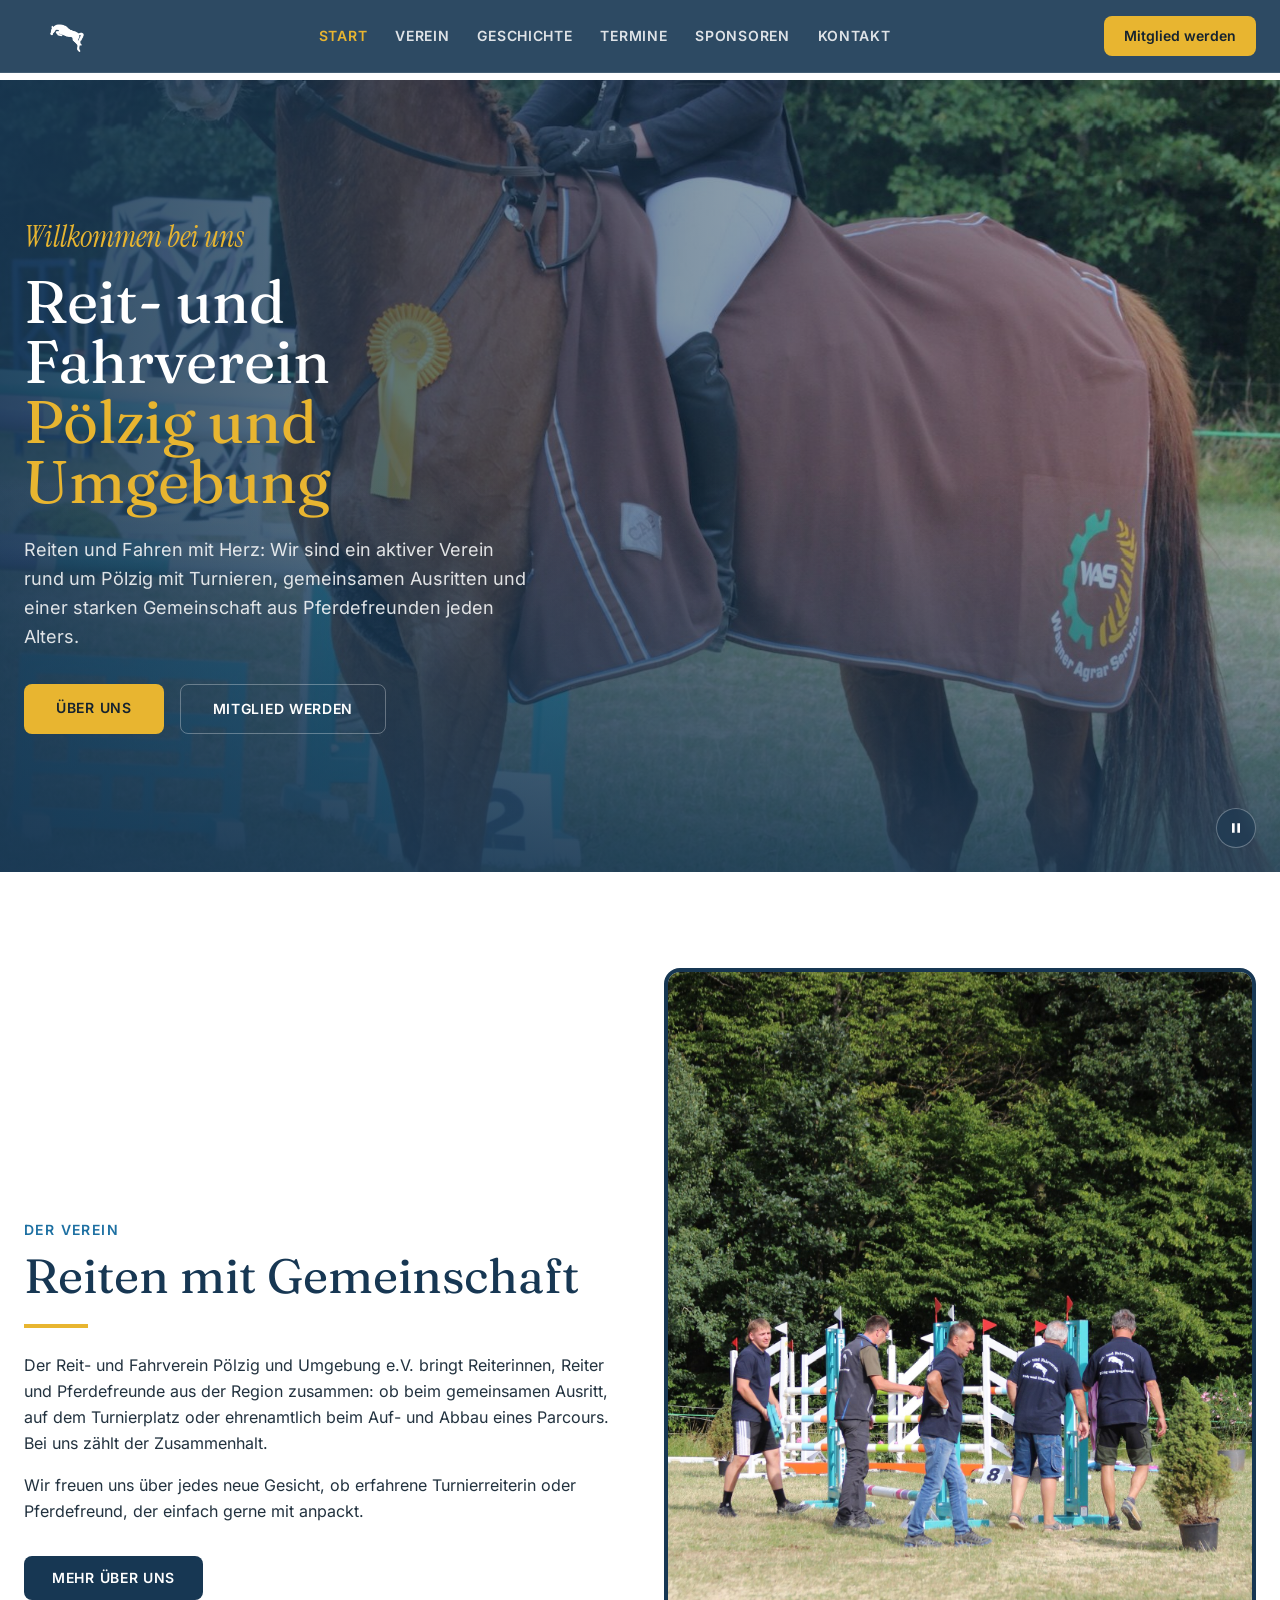
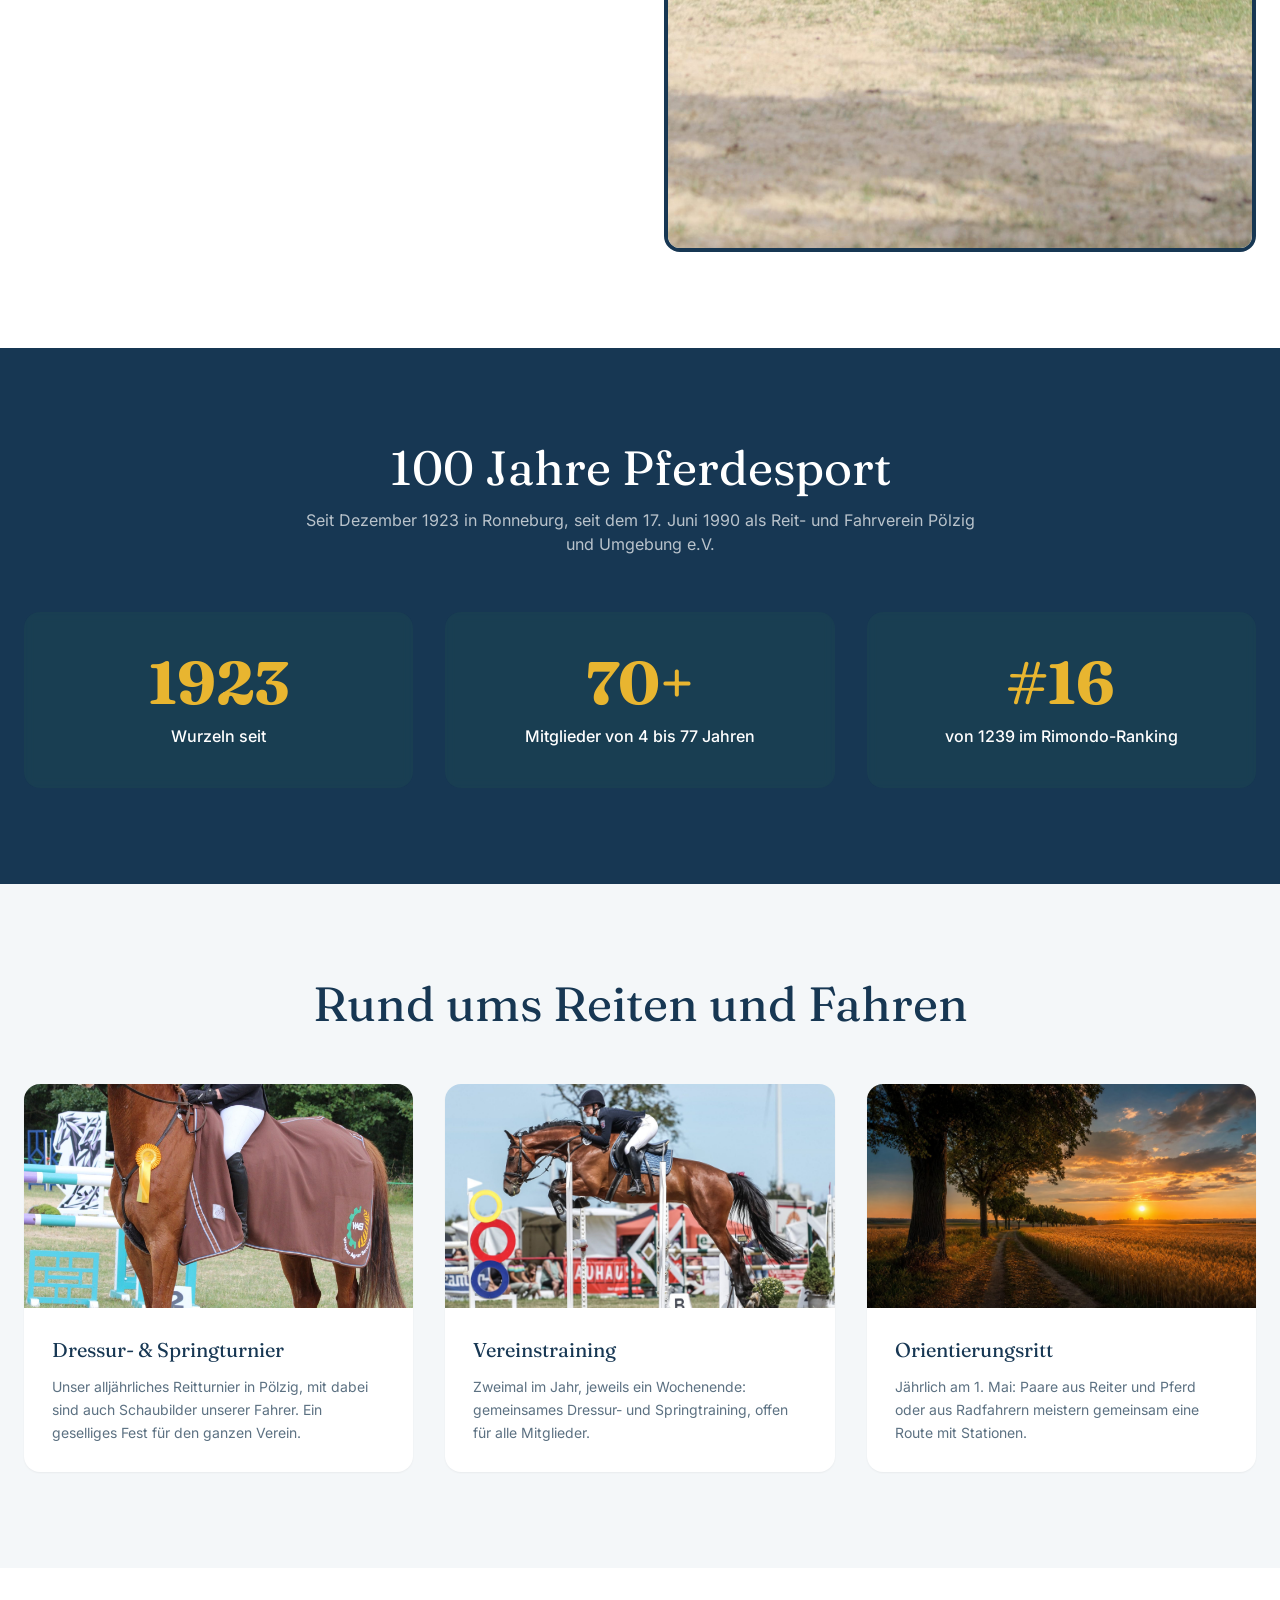
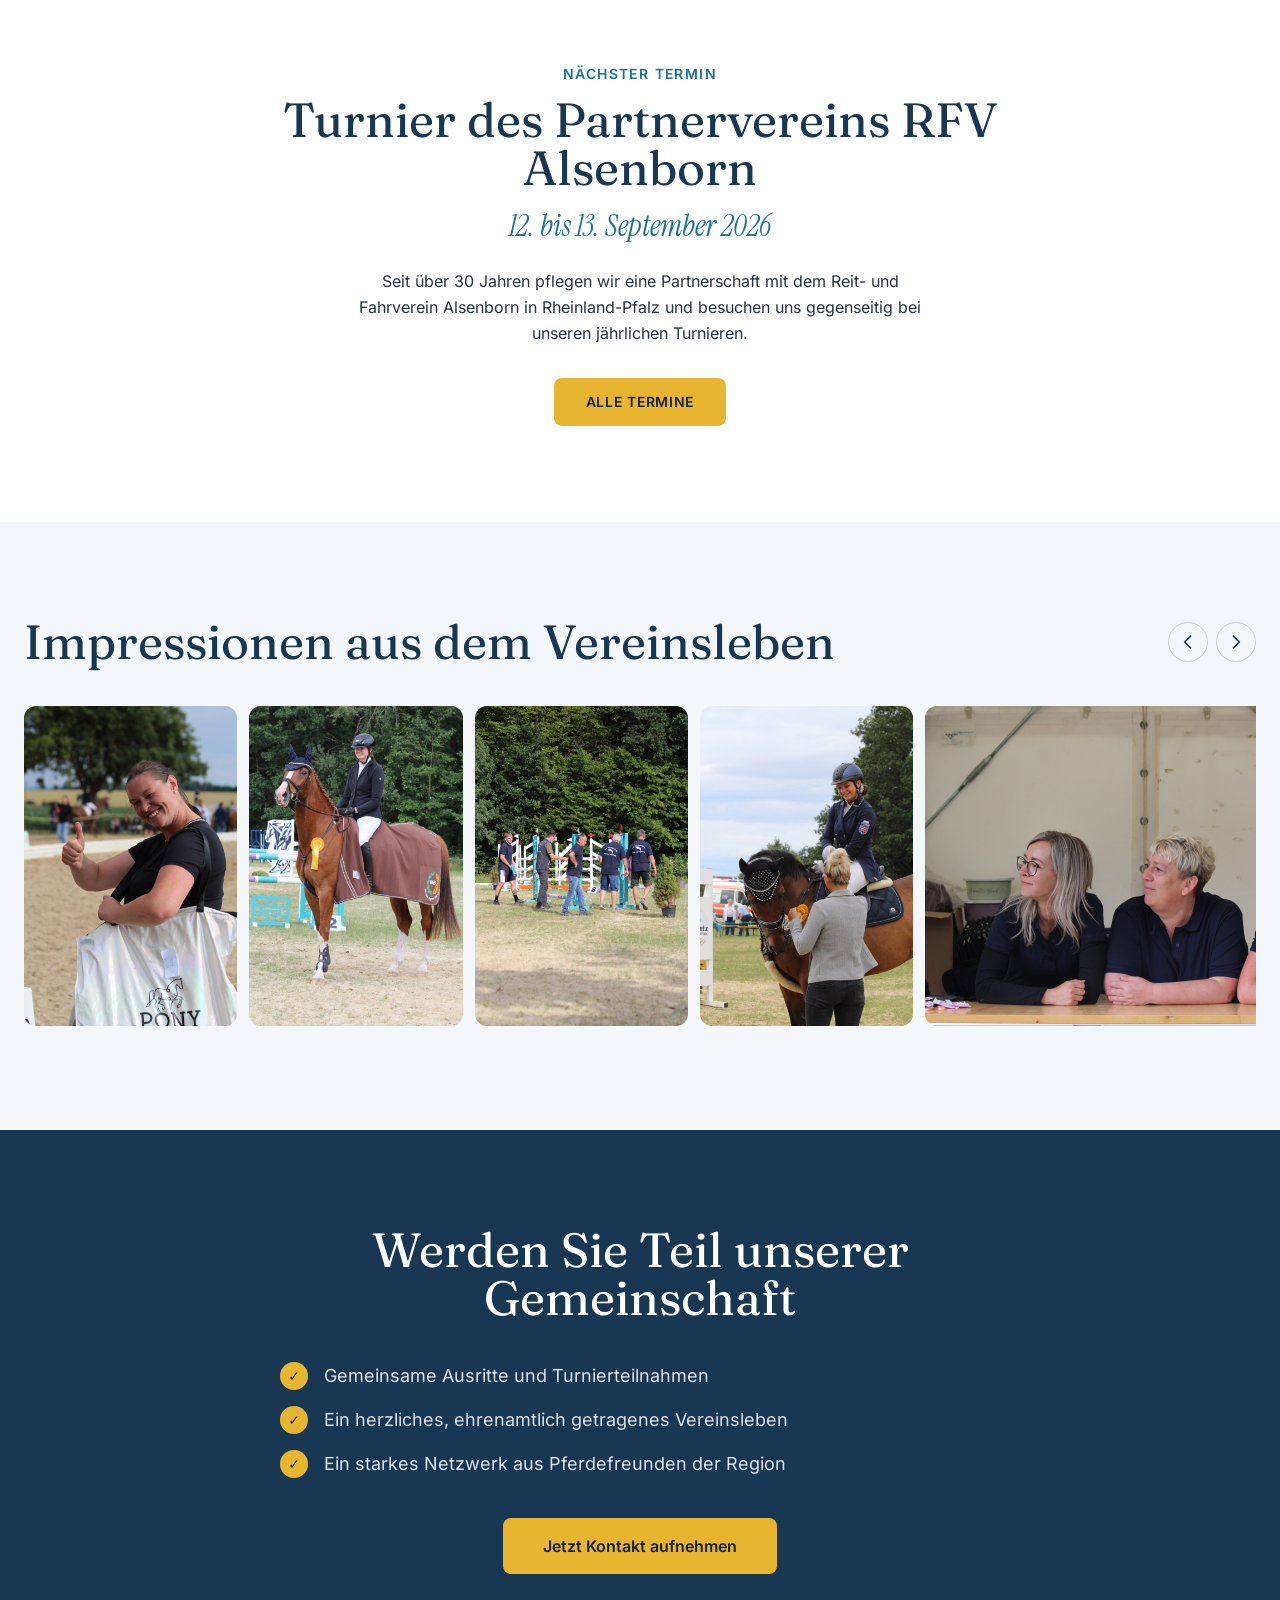
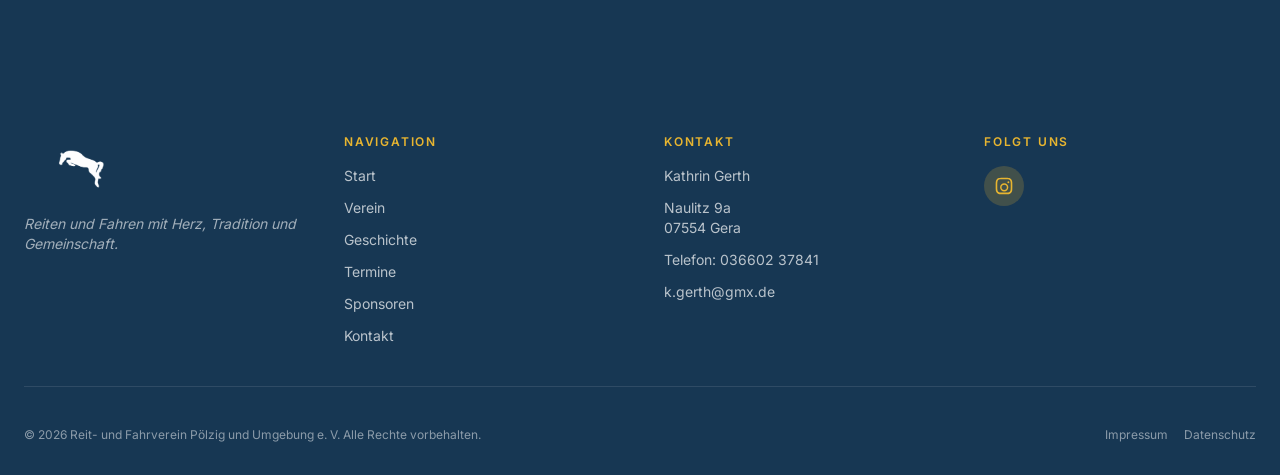
==== rfv-poelzig-static/index.html @ e99eb84a "Add files via upload" ====
<!doctype html>
<html lang="de">
<head>
<meta charset="utf-8" />
<meta name="viewport" content="width=device-width, initial-scale=1" />
<title>RFV Pölzig</title>
<meta name="description" content="Reit- und Fahrverein Pölzig und Umgebung e.V.: Turniere, Ausritte und ein aktives Vereinsleben rund ums Pferd." />
<meta property="og:title" content="RFV Pölzig" />
<meta property="og:description" content="Reit- und Fahrverein Pölzig und Umgebung e.V.: Turniere, Ausritte und ein aktives Vereinsleben rund ums Pferd." />
<meta property="og:type" content="website" />
<meta name="theme-color" content="#173753" />
<link rel="icon" href="assets/img/logo.png" />
<link rel="apple-touch-icon" href="assets/img/logo.png" />
<link rel="stylesheet" href="assets/css/fonts.css" />
<link rel="stylesheet" href="assets/css/tailwind.css" />
</head>
<body class="min-h-dvh bg-white">
<a href="#main" class="sr-only focus:not-sr-only focus:absolute focus:z-[60] focus:top-2 focus:left-2 focus:rounded-lg focus:bg-white focus:px-4 focus:py-2 focus:text-navy-900">Zum Inhalt springen</a>

<header class="fixed left-0 right-0 top-0 z-50 border-b border-white/10 bg-navy-900/90 backdrop-blur-md">
  <div class="mx-auto flex max-w-7xl items-center justify-between px-6 py-3">
    <a href="index.html" class="flex items-center gap-3">
      <img src="assets/img/logo.png" alt="Reit- und Fahrverein Pölzig und Umgebung e.V." class="h-12 w-auto brightness-0 invert" />
    </a>
    <nav class="hidden items-center gap-7 md:flex">
      <a href="index.html" aria-current="page" class="text-sm font-semibold uppercase tracking-wider text-gold">Start</a>
      <a href="verein.html" class="text-sm font-semibold uppercase tracking-wider text-white/85 hover:text-gold">Verein</a>
      <a href="geschichte.html" class="text-sm font-semibold uppercase tracking-wider text-white/85 hover:text-gold">Geschichte</a>
      <a href="termine.html" class="text-sm font-semibold uppercase tracking-wider text-white/85 hover:text-gold">Termine</a>
      <a href="sponsoren.html" class="text-sm font-semibold uppercase tracking-wider text-white/85 hover:text-gold">Sponsoren</a>
      <a href="kontakt.html" class="text-sm font-semibold uppercase tracking-wider text-white/85 hover:text-gold">Kontakt</a>
    </nav>
    <a href="kontakt.html" class="hidden rounded-lg bg-gold px-5 py-2.5 text-sm font-semibold text-charcoal transition hover:bg-gold-hover hover:-translate-y-0.5 md:inline-block">Mitglied werden</a>
    <button type="button" aria-label="Menü öffnen" aria-controls="mobile-menu" aria-expanded="false" onclick="toggleMenu()" class="flex h-10 w-10 items-center justify-center rounded-lg border border-white/20 text-white md:hidden">
      <svg class="h-5 w-5" fill="none" stroke="currentColor" viewBox="0 0 24 24"><path stroke-linecap="round" stroke-linejoin="round" stroke-width="2" d="M4 6h16M4 12h16M4 18h16"></path></svg>
    </button>
  </div>
  <div id="mobile-menu" class="hidden border-t border-white/10 bg-navy-900 px-6 py-4 md:hidden">
    <nav class="flex flex-col gap-4">
      <a href="index.html" aria-current="page" class="text-sm font-semibold uppercase tracking-wider text-gold">Start</a>
      <a href="verein.html" class="text-sm font-semibold uppercase tracking-wider text-white/85 hover:text-gold">Verein</a>
      <a href="geschichte.html" class="text-sm font-semibold uppercase tracking-wider text-white/85 hover:text-gold">Geschichte</a>
      <a href="termine.html" class="text-sm font-semibold uppercase tracking-wider text-white/85 hover:text-gold">Termine</a>
      <a href="sponsoren.html" class="text-sm font-semibold uppercase tracking-wider text-white/85 hover:text-gold">Sponsoren</a>
      <a href="kontakt.html" class="mt-2 inline-block rounded-lg bg-gold px-5 py-2.5 text-center text-sm font-semibold text-charcoal">Mitglied werden</a>
    </nav>
  </div>
</header>

<section id="main" class="relative mt-[80px] min-h-[88vh] overflow-hidden">
  <div class="absolute inset-0">
    <video id="hero-video" class="h-full w-full object-cover" src="assets/video/hero.mp4" autoplay muted loop playsinline poster="assets/img/photo-jump.jpg"></video>
    <div class="absolute inset-0 bg-gradient-to-r from-navy-900/90 via-navy-900/55 to-navy-900/20"></div>
    <div class="absolute inset-0 bg-gradient-to-t from-navy-900/80 via-transparent to-transparent"></div>
    <button type="button" aria-label="Video pausieren" data-state="playing" onclick="toggleHeroVideo(this)" class="absolute bottom-6 right-6 z-10 flex h-10 w-10 items-center justify-center rounded-full border border-white/30 bg-navy-900/50 text-white backdrop-blur-sm transition hover:bg-navy-900/70">
      <svg class="h-4 w-4" fill="currentColor" viewBox="0 0 24 24" aria-hidden="true"><path d="M6 5h4v14H6zM14 5h4v14h-4z" /></svg>
    </button>
  </div>
  <div class="relative mx-auto flex min-h-[88vh] max-w-7xl items-center px-6">
    <div class="max-w-xl" data-animate="hero">
      <p class="mb-4 font-script text-3xl italic text-gold">Willkommen bei uns</p>
      <h1 class="font-serif text-5xl leading-[1.05] text-white md:text-6xl">
        Reit- und Fahrverein
        <span class="block text-gold">Pölzig und Umgebung</span>
      </h1>
      <p class="mt-6 max-w-lg text-lg leading-relaxed text-white/85">
        Reiten und Fahren mit Herz: Wir sind ein aktiver Verein rund um Pölzig
        mit Turnieren, gemeinsamen Ausritten und einer starken Gemeinschaft
        aus Pferdefreunden jeden Alters.
      </p>
      <div class="mt-8 flex flex-wrap gap-4">
        <a href="verein.html" class="inline-block rounded-lg bg-gold px-8 py-3.5 text-sm font-semibold uppercase tracking-wider text-charcoal transition hover:bg-gold-hover">Über uns</a>
        <a href="kontakt.html" class="inline-block rounded-lg border border-white/30 px-8 py-3.5 text-sm font-semibold uppercase tracking-wider text-white transition hover:bg-white/10">Mitglied werden</a>
      </div>
    </div>
  </div>
</section>

<section class="bg-white py-24">
  <div class="mx-auto max-w-7xl px-6">
    <div class="grid items-center gap-12 md:grid-cols-2" data-animate="reveal">
      <div>
        <p class="mb-3 text-sm font-semibold uppercase tracking-widest text-navy-700">Der Verein</p>
        <h2 class="font-serif text-4xl leading-tight text-navy-900 md:text-5xl">Reiten mit Gemeinschaft</h2>
        <div class="mt-6 h-1 w-16 bg-gold"></div>
        <p class="mt-6 text-base leading-relaxed text-text-dark">
          Der Reit- und Fahrverein Pölzig und Umgebung e.V. bringt Reiterinnen,
          Reiter und Pferdefreunde aus der Region zusammen: ob beim
          gemeinsamen Ausritt, auf dem Turnierplatz oder ehrenamtlich beim
          Auf- und Abbau eines Parcours. Bei uns zählt der Zusammenhalt.
        </p>
        <p class="mt-4 text-base leading-relaxed text-text-dark">
          Wir freuen uns über jedes neue Gesicht, ob erfahrene Turnierreiterin
          oder Pferdefreund, der einfach gerne mit anpackt.
        </p>
        <a href="verein.html" class="mt-8 inline-block rounded-lg bg-navy-900 px-7 py-3 text-sm font-semibold uppercase tracking-wider text-white transition hover:bg-navy-800">Mehr über uns</a>
      </div>
      <div class="overflow-hidden rounded-2xl border-4 border-navy-900">
        <img src="assets/img/photo-team.jpg" alt="Vereinsmitglieder beim gemeinsamen Vereinsfest" class="h-full w-full object-cover" />
      </div>
    </div>
  </div>
</section>

<section class="bg-navy-900 py-24">
  <div class="mx-auto max-w-7xl px-6 text-center">
    <h2 class="font-serif text-4xl text-white md:text-5xl">100 Jahre Pferdesport</h2>
    <p class="mx-auto mt-4 max-w-2xl text-base text-white/70">
      Seit Dezember 1923 in Ronneburg, seit dem 17. Juni 1990 als Reit- und
      Fahrverein Pölzig und Umgebung e.V.
    </p>
    <div class="mt-14 grid gap-8 md:grid-cols-3" data-animate="stagger">
      <div class="rounded-2xl bg-navy-800/60 px-8 py-10 backdrop-blur-sm transition duration-300 hover:bg-navy-800/80">
        <p class="font-serif text-5xl font-bold text-gold md:text-6xl">1923</p>
        <p class="mt-3 text-base font-medium text-white">Wurzeln seit</p>
      </div>
      <div class="rounded-2xl bg-navy-800/60 px-8 py-10 backdrop-blur-sm transition duration-300 hover:bg-navy-800/80">
        <p class="font-serif text-5xl font-bold text-gold md:text-6xl">70+</p>
        <p class="mt-3 text-base font-medium text-white">Mitglieder von 4 bis 77 Jahren</p>
      </div>
      <div class="rounded-2xl bg-navy-800/60 px-8 py-10 backdrop-blur-sm transition duration-300 hover:bg-navy-800/80">
        <p class="font-serif text-5xl font-bold text-gold md:text-6xl">#16</p>
        <p class="mt-3 text-base font-medium text-white">von 1239 im Rimondo-Ranking</p>
      </div>
    </div>
  </div>
</section>

<section class="bg-light-gray py-24">
  <div class="mx-auto max-w-7xl px-6">
    <div class="mb-14 text-center">
      <h2 class="font-serif text-4xl text-navy-900 md:text-5xl">Rund ums Reiten und Fahren</h2>
    </div>
    <div class="grid gap-8 md:grid-cols-3" data-animate="stagger">
      <div class="group overflow-hidden rounded-2xl bg-white shadow-sm">
        <div class="h-56 overflow-hidden"><img src="assets/img/photo-jump.jpg" alt="Dressur- & Springturnier" class="h-full w-full object-cover transition duration-500 group-hover:scale-105" /></div>
        <div class="p-7">
          <h3 class="font-serif text-xl text-navy-900">Dressur- & Springturnier</h3>
          <p class="mt-3 text-sm leading-relaxed text-text-muted">Unser alljährliches Reitturnier in Pölzig, mit dabei sind auch Schaubilder unserer Fahrer. Ein geselliges Fest für den ganzen Verein.</p>
        </div>
      </div>
      <div class="group overflow-hidden rounded-2xl bg-white shadow-sm">
        <div class="h-56 overflow-hidden"><img src="assets/img/photo-hero-jump.jpg" alt="Vereinstraining" class="h-full w-full object-cover transition duration-500 group-hover:scale-105" /></div>
        <div class="p-7">
          <h3 class="font-serif text-xl text-navy-900">Vereinstraining</h3>
          <p class="mt-3 text-sm leading-relaxed text-text-muted">Zweimal im Jahr, jeweils ein Wochenende: gemeinsames Dressur- und Springtraining, offen für alle Mitglieder.</p>
        </div>
      </div>
      <div class="group overflow-hidden rounded-2xl bg-white shadow-sm">
        <div class="h-56 overflow-hidden"><img src="assets/img/ai-goldenpath.jpg" alt="Orientierungsritt" class="h-full w-full object-cover transition duration-500 group-hover:scale-105" /></div>
        <div class="p-7">
          <h3 class="font-serif text-xl text-navy-900">Orientierungsritt</h3>
          <p class="mt-3 text-sm leading-relaxed text-text-muted">Jährlich am 1. Mai: Paare aus Reiter und Pferd oder aus Radfahrern meistern gemeinsam eine Route mit Stationen.</p>
        </div>
      </div>
    </div>
  </div>
</section>

<section class="bg-white py-24">
  <div class="mx-auto max-w-4xl px-6 text-center" data-animate="reveal">
    <p class="mb-3 text-sm font-semibold uppercase tracking-widest text-navy-700">Nächster Termin</p>
    <!-- TODO: jährlich aktualisieren, sobald das nächste Event feststeht -->
    <h2 class="font-serif text-4xl text-navy-900 md:text-5xl">Turnier des Partnervereins RFV Alsenborn</h2>
    <p class="mt-4 font-script text-3xl italic text-navy-700">12. bis 13. September 2026</p>
    <p class="mx-auto mt-6 max-w-xl text-base leading-relaxed text-text-dark">
      Seit über 30 Jahren pflegen wir eine Partnerschaft mit dem Reit- und
      Fahrverein Alsenborn in Rheinland-Pfalz und besuchen uns gegenseitig
      bei unseren jährlichen Turnieren.
    </p>
    <a href="termine.html" class="mt-8 inline-block rounded-lg bg-gold px-8 py-3.5 text-sm font-semibold uppercase tracking-wider text-charcoal transition hover:bg-gold-hover hover:-translate-y-0.5">Alle Termine</a>
  </div>
</section>

<section class="bg-light-gray py-24">
  <div class="mx-auto max-w-7xl px-6">
    <div class="mb-10 flex items-center justify-between">
      <h2 class="font-serif text-4xl text-navy-900 md:text-5xl">Impressionen aus dem Vereinsleben</h2>
      <div class="hidden gap-2 sm:flex">
        <button type="button" aria-label="Vorheriges Bild" onclick="scrollImpressionen(-1)" class="flex h-10 w-10 items-center justify-center rounded-full border border-navy-900/20 text-navy-900 transition hover:border-gold hover:text-navy-700">
          <svg class="h-5 w-5" fill="none" stroke="currentColor" viewBox="0 0 24 24"><path stroke-linecap="round" stroke-linejoin="round" stroke-width="2" d="M15 19l-7-7 7-7" /></svg>
        </button>
        <button type="button" aria-label="Nächstes Bild" onclick="scrollImpressionen(1)" class="flex h-10 w-10 items-center justify-center rounded-full border border-navy-900/20 text-navy-900 transition hover:border-gold hover:text-navy-700">
          <svg class="h-5 w-5" fill="none" stroke="currentColor" viewBox="0 0 24 24"><path stroke-linecap="round" stroke-linejoin="round" stroke-width="2" d="M9 5l7 7-7 7" /></svg>
        </button>
      </div>
    </div>
    <div id="impressionen-slider" class="flex snap-x gap-3 overflow-x-auto scroll-smooth pb-2">
      <img src="assets/img/photo-ribbon.jpg" width="1536" height="2304" alt="Vereinsmitglied freut sich mit Siegertasche nach einem Turniererfolg" class="h-64 w-auto max-w-none shrink-0 snap-start rounded-xl md:h-80" />
      <img src="assets/img/photo-jump.jpg" width="1536" height="2304" alt="Pferd mit gelber Rosette und Reiterin nach einem erfolgreichen Turnierstart" class="h-64 w-auto max-w-none shrink-0 snap-start rounded-xl md:h-80" />
      <img src="assets/img/photo-team.jpg" width="1536" height="2304" alt="Vereinsmitglieder in weinroten Schürzen beim gemeinsamen Vereinsfest" class="h-64 w-auto max-w-none shrink-0 snap-start rounded-xl md:h-80" />
      <img src="assets/img/photo-rosette-award.jpg" width="1536" height="2304" alt="Junge Reiterin freut sich über die Siegerschleife nach ihrem Turnierstart" class="h-64 w-auto max-w-none shrink-0 snap-start rounded-xl md:h-80" />
      <img src="assets/img/photo-committee.jpg" width="1920" height="1280" alt="Drei Vereinsmitglieder im Helferteam bei einer Veranstaltung" class="h-64 w-auto max-w-none shrink-0 snap-start rounded-xl md:h-80" />
      <img src="assets/img/photo-mentor.jpg" width="1536" height="2304" alt="Junger Reiter auf seinem Pferd mit einem erfahrenen Vereinsmitglied" class="h-64 w-auto max-w-none shrink-0 snap-start rounded-xl md:h-80" />
      <img src="assets/img/photo-thumbsup.jpg" width="1920" height="1280" alt="Vereinsmitglied gibt lachend einen Daumen hoch am Turnierplatz" class="h-64 w-auto max-w-none shrink-0 snap-start rounded-xl md:h-80" />
    </div>
  </div>
</section>

<section class="relative bg-navy-900 py-24">
  <div class="relative mx-auto max-w-3xl px-6 text-center" data-animate="reveal">
    <h2 class="font-serif text-4xl leading-tight text-white md:text-5xl">Werden Sie Teil unserer Gemeinschaft</h2>
    <div class="mt-10 space-y-4 text-left">
      <div class="flex items-center gap-4"><span class="flex h-7 w-7 shrink-0 items-center justify-center rounded-full bg-gold text-sm font-bold text-charcoal">✓</span><span class="text-lg text-white/85">Gemeinsame Ausritte und Turnierteilnahmen</span></div>
      <div class="flex items-center gap-4"><span class="flex h-7 w-7 shrink-0 items-center justify-center rounded-full bg-gold text-sm font-bold text-charcoal">✓</span><span class="text-lg text-white/85">Ein herzliches, ehrenamtlich getragenes Vereinsleben</span></div>
      <div class="flex items-center gap-4"><span class="flex h-7 w-7 shrink-0 items-center justify-center rounded-full bg-gold text-sm font-bold text-charcoal">✓</span><span class="text-lg text-white/85">Ein starkes Netzwerk aus Pferdefreunden der Region</span></div>
    </div>
    <a href="kontakt.html" class="mt-10 inline-block rounded-lg bg-gold px-10 py-4 text-base font-semibold text-charcoal transition hover:bg-gold-hover hover:-translate-y-0.5">Jetzt Kontakt aufnehmen</a>
  </div>
</section>

<footer class="relative bg-navy-900 pt-16 pb-8">
  <div class="mx-auto max-w-7xl px-6">
    <div class="grid gap-12 md:grid-cols-4">
      <div>
        <img src="assets/img/logo.png" alt="Reit- und Fahrverein Pölzig und Umgebung e.V." class="h-16 w-auto brightness-0 invert" />
        <p class="mt-4 text-sm italic text-white/60">Reiten und Fahren mit Herz, Tradition und Gemeinschaft.</p>
      </div>
      <div>
        <h4 class="mb-4 text-xs font-semibold uppercase tracking-[0.15em] text-gold">Navigation</h4>
        <ul class="space-y-3 text-sm text-white/70">
          <li><a href="index.html" class="transition hover:text-white">Start</a></li>
          <li><a href="verein.html" class="transition hover:text-white">Verein</a></li>
          <li><a href="geschichte.html" class="transition hover:text-white">Geschichte</a></li>
          <li><a href="termine.html" class="transition hover:text-white">Termine</a></li>
          <li><a href="sponsoren.html" class="transition hover:text-white">Sponsoren</a></li>
          <li><a href="kontakt.html" class="transition hover:text-white">Kontakt</a></li>
        </ul>
      </div>
      <div>
        <h4 class="mb-4 text-xs font-semibold uppercase tracking-[0.15em] text-gold">Kontakt</h4>
        <ul class="space-y-3 text-sm text-white/70">
          <li>Kathrin Gerth</li>
          <li>Naulitz 9a<br />07554 Gera</li>
          <li>Telefon: 036602 37841</li>
          <li><a href="mailto:k.gerth@gmx.de" class="transition hover:text-white">k.gerth@gmx.de</a></li>
        </ul>
      </div>
      <div>
        <h4 class="mb-4 text-xs font-semibold uppercase tracking-[0.15em] text-gold">Folgt uns</h4>
        <a href="https://www.instagram.com/rfv.poelzig/" target="_blank" rel="noreferrer" class="flex h-10 w-10 items-center justify-center rounded-full bg-gold/20 text-gold transition hover:bg-gold hover:text-charcoal" aria-label="Instagram">
          <svg class="h-5 w-5" fill="currentColor" viewBox="0 0 24 24"><path d="M12.315 2c2.43 0 2.784.013 3.808.06 1.064.049 1.791.218 2.427.465a4.902 4.902 0 011.772 1.153 4.902 4.902 0 011.153 1.772c.247.636.416 1.363.465 2.427.048 1.067.06 1.407.06 4.123v.08c0 2.643-.012 2.987-.06 4.043-.049 1.064-.218 1.791-.465 2.427a4.902 4.902 0 01-1.153 1.772 4.902 4.902 0 01-1.772 1.153c-.636.247-1.363.416-2.427.465-1.067.048-1.407.06-4.123.06h-.08c-2.643 0-2.987-.012-4.043-.06-1.064-.049-1.791-.218-2.427-.465a4.902 4.902 0 01-1.772-1.153 4.902 4.902 0 01-1.153-1.772c-.247-.636-.416-1.363-.465-2.427-.047-1.024-.06-1.379-.06-3.808v-.63c0-2.43.013-2.784.06-3.808.049-1.064.218-1.791.465-2.427a4.902 4.902 0 011.153-1.772A4.902 4.902 0 016.11 2.525c.636-.247 1.363-.416 2.427-.465C8.83 2.013 9.185 2 11.615 2h.7zm-.08 1.802h-.471c-2.308 0-2.629.01-3.565.052-1.055.048-1.628.224-2.01.372a3.052 3.052 0 00-1.153.678 3.052 3.052 0 00-.678 1.153c-.148.382-.324.955-.372 2.01-.042.936-.052 1.257-.052 3.565v.471c0 2.308.01 2.629.052 3.565.048 1.055.224 1.628.372 2.01a3.052 3.052 0 00.678 1.153c.336.336.72.574 1.153.678.382.148.955.324 2.01.372.936.042 1.257.052 3.565.052h.471c2.308 0 2.629-.01 3.565-.052 1.055-.048 1.628-.224 2.01-.372a3.052 3.052 0 001.153-.678c.337-.336.574-.72.678-1.153.148-.382.324-.955.372-2.01.042-.936.052-1.257.052-3.565v-.471c0-2.308-.01-2.629-.052-3.565-.048-1.055-.224-1.628-.372-2.01a3.052 3.052 0 00-.678-1.153 3.052 3.052 0 00-1.153-.678c-.382-.148-.955-.324-2.01-.372-.936-.042-1.257-.052-3.565-.052zm0 4.856a4.966 4.966 0 100 9.932 4.966 4.966 0 000-9.932zm0 8.13a3.164 3.164 0 110-6.328 3.164 3.164 0 010 6.328zm5.005-8.133a1.161 1.161 0 100-2.322 1.161 1.161 0 000 2.322z" /></svg>
        </a>
      </div>
    </div>
    <hr class="my-10 border-white/10" />
    <div class="flex flex-col items-center justify-between gap-4 text-xs text-white/50 md:flex-row">
      <p>&copy; <span id="year"></span> Reit- und Fahrverein Pölzig und Umgebung e. V. Alle Rechte vorbehalten.</p>
      <div class="flex gap-4">
        <a href="impressum.html" class="transition hover:text-white">Impressum</a>
        <a href="datenschutz.html" class="transition hover:text-white">Datenschutz</a>
      </div>
    </div>
  </div>
</footer>

<script src="assets/js/site.js"></script>
<script src="assets/js/motion.js"></script>
<script src="assets/js/animations.js"></script>
<script>document.getElementById('year').textContent = new Date().getFullYear();</script>
</body>
</html>
---- rfv-poelzig-static/assets/css/fonts.css ----
/* Self-hosted fonts (Fraunces, Instrument Serif, Inter) — replaces the live Google Fonts CDN links to avoid transmitting visitor IPs to Google. */

@font-face {
  font-family: 'Fraunces';
  font-style: italic;
  font-weight: 400;
  font-display: swap;
  src: url(../fonts/6NUs8FyLNQOQZAnv9ZwNjucMHVn85Ni7emAe9lKqZTnbB-gzTK0K1ChJdt9vIVYX9G37lvd9mvMiQvTm.woff2) format('woff2');
  unicode-range: U+0100-02BA, U+02BD-02C5, U+02C7-02CC, U+02CE-02D7, U+02DD-02FF, U+0304, U+0308, U+0329, U+1D00-1DBF, U+1E00-1E9F, U+1EF2-1EFF, U+2020, U+20A0-20AB, U+20AD-20C0, U+2113, U+2C60-2C7F, U+A720-A7FF;
}


@font-face {
  font-family: 'Fraunces';
  font-style: italic;
  font-weight: 400;
  font-display: swap;
  src: url(../fonts/6NUs8FyLNQOQZAnv9ZwNjucMHVn85Ni7emAe9lKqZTnbB-gzTK0K1ChJdt9vIVYX9G37lvd9mv0iQg.woff2) format('woff2');
  unicode-range: U+0000-00FF, U+0131, U+0152-0153, U+02BB-02BC, U+02C6, U+02DA, U+02DC, U+0304, U+0308, U+0329, U+2000-206F, U+20AC, U+2122, U+2191, U+2193, U+2212, U+2215, U+FEFF, U+FFFD;
}


@font-face {
  font-family: 'Fraunces';
  font-style: italic;
  font-weight: 500;
  font-display: swap;
  src: url(../fonts/6NUs8FyLNQOQZAnv9ZwNjucMHVn85Ni7emAe9lKqZTnbB-gzTK0K1ChJdt9vIVYX9G37lvd9mvMiQvTm.woff2) format('woff2');
  unicode-range: U+0100-02BA, U+02BD-02C5, U+02C7-02CC, U+02CE-02D7, U+02DD-02FF, U+0304, U+0308, U+0329, U+1D00-1DBF, U+1E00-1E9F, U+1EF2-1EFF, U+2020, U+20A0-20AB, U+20AD-20C0, U+2113, U+2C60-2C7F, U+A720-A7FF;
}


@font-face {
  font-family: 'Fraunces';
  font-style: italic;
  font-weight: 500;
  font-display: swap;
  src: url(../fonts/6NUs8FyLNQOQZAnv9ZwNjucMHVn85Ni7emAe9lKqZTnbB-gzTK0K1ChJdt9vIVYX9G37lvd9mv0iQg.woff2) format('woff2');
  unicode-range: U+0000-00FF, U+0131, U+0152-0153, U+02BB-02BC, U+02C6, U+02DA, U+02DC, U+0304, U+0308, U+0329, U+2000-206F, U+20AC, U+2122, U+2191, U+2193, U+2212, U+2215, U+FEFF, U+FFFD;
}


@font-face {
  font-family: 'Fraunces';
  font-style: italic;
  font-weight: 600;
  font-display: swap;
  src: url(../fonts/6NUs8FyLNQOQZAnv9ZwNjucMHVn85Ni7emAe9lKqZTnbB-gzTK0K1ChJdt9vIVYX9G37lvd9mvMiQvTm.woff2) format('woff2');
  unicode-range: U+0100-02BA, U+02BD-02C5, U+02C7-02CC, U+02CE-02D7, U+02DD-02FF, U+0304, U+0308, U+0329, U+1D00-1DBF, U+1E00-1E9F, U+1EF2-1EFF, U+2020, U+20A0-20AB, U+20AD-20C0, U+2113, U+2C60-2C7F, U+A720-A7FF;
}


@font-face {
  font-family: 'Fraunces';
  font-style: italic;
  font-weight: 600;
  font-display: swap;
  src: url(../fonts/6NUs8FyLNQOQZAnv9ZwNjucMHVn85Ni7emAe9lKqZTnbB-gzTK0K1ChJdt9vIVYX9G37lvd9mv0iQg.woff2) format('woff2');
  unicode-range: U+0000-00FF, U+0131, U+0152-0153, U+02BB-02BC, U+02C6, U+02DA, U+02DC, U+0304, U+0308, U+0329, U+2000-206F, U+20AC, U+2122, U+2191, U+2193, U+2212, U+2215, U+FEFF, U+FFFD;
}


@font-face {
  font-family: 'Fraunces';
  font-style: normal;
  font-weight: 400;
  font-display: swap;
  src: url(../fonts/6NUu8FyLNQOQZAnv9bYEvDiIdE9Ea92uemAk_WBq8U_9v0c2Wa0K7iN7hzFUPJH58nib14c1qv86Rg.woff2) format('woff2');
  unicode-range: U+0100-02BA, U+02BD-02C5, U+02C7-02CC, U+02CE-02D7, U+02DD-02FF, U+0304, U+0308, U+0329, U+1D00-1DBF, U+1E00-1E9F, U+1EF2-1EFF, U+2020, U+20A0-20AB, U+20AD-20C0, U+2113, U+2C60-2C7F, U+A720-A7FF;
}


@font-face {
  font-family: 'Fraunces';
  font-style: normal;
  font-weight: 400;
  font-display: swap;
  src: url(../fonts/6NUu8FyLNQOQZAnv9bYEvDiIdE9Ea92uemAk_WBq8U_9v0c2Wa0K7iN7hzFUPJH58nib14c7qv8.woff2) format('woff2');
  unicode-range: U+0000-00FF, U+0131, U+0152-0153, U+02BB-02BC, U+02C6, U+02DA, U+02DC, U+0304, U+0308, U+0329, U+2000-206F, U+20AC, U+2122, U+2191, U+2193, U+2212, U+2215, U+FEFF, U+FFFD;
}


@font-face {
  font-family: 'Fraunces';
  font-style: normal;
  font-weight: 500;
  font-display: swap;
  src: url(../fonts/6NUu8FyLNQOQZAnv9bYEvDiIdE9Ea92uemAk_WBq8U_9v0c2Wa0K7iN7hzFUPJH58nib14c1qv86Rg.woff2) format('woff2');
  unicode-range: U+0100-02BA, U+02BD-02C5, U+02C7-02CC, U+02CE-02D7, U+02DD-02FF, U+0304, U+0308, U+0329, U+1D00-1DBF, U+1E00-1E9F, U+1EF2-1EFF, U+2020, U+20A0-20AB, U+20AD-20C0, U+2113, U+2C60-2C7F, U+A720-A7FF;
}


@font-face {
  font-family: 'Fraunces';
  font-style: normal;
  font-weight: 500;
  font-display: swap;
  src: url(../fonts/6NUu8FyLNQOQZAnv9bYEvDiIdE9Ea92uemAk_WBq8U_9v0c2Wa0K7iN7hzFUPJH58nib14c7qv8.woff2) format('woff2');
  unicode-range: U+0000-00FF, U+0131, U+0152-0153, U+02BB-02BC, U+02C6, U+02DA, U+02DC, U+0304, U+0308, U+0329, U+2000-206F, U+20AC, U+2122, U+2191, U+2193, U+2212, U+2215, U+FEFF, U+FFFD;
}


@font-face {
  font-family: 'Fraunces';
  font-style: normal;
  font-weight: 600;
  font-display: swap;
  src: url(../fonts/6NUu8FyLNQOQZAnv9bYEvDiIdE9Ea92uemAk_WBq8U_9v0c2Wa0K7iN7hzFUPJH58nib14c1qv86Rg.woff2) format('woff2');
  unicode-range: U+0100-02BA, U+02BD-02C5, U+02C7-02CC, U+02CE-02D7, U+02DD-02FF, U+0304, U+0308, U+0329, U+1D00-1DBF, U+1E00-1E9F, U+1EF2-1EFF, U+2020, U+20A0-20AB, U+20AD-20C0, U+2113, U+2C60-2C7F, U+A720-A7FF;
}


@font-face {
  font-family: 'Fraunces';
  font-style: normal;
  font-weight: 600;
  font-display: swap;
  src: url(../fonts/6NUu8FyLNQOQZAnv9bYEvDiIdE9Ea92uemAk_WBq8U_9v0c2Wa0K7iN7hzFUPJH58nib14c7qv8.woff2) format('woff2');
  unicode-range: U+0000-00FF, U+0131, U+0152-0153, U+02BB-02BC, U+02C6, U+02DA, U+02DC, U+0304, U+0308, U+0329, U+2000-206F, U+20AC, U+2122, U+2191, U+2193, U+2212, U+2215, U+FEFF, U+FFFD;
}


@font-face {
  font-family: 'Fraunces';
  font-style: normal;
  font-weight: 700;
  font-display: swap;
  src: url(../fonts/6NUu8FyLNQOQZAnv9bYEvDiIdE9Ea92uemAk_WBq8U_9v0c2Wa0K7iN7hzFUPJH58nib14c1qv86Rg.woff2) format('woff2');
  unicode-range: U+0100-02BA, U+02BD-02C5, U+02C7-02CC, U+02CE-02D7, U+02DD-02FF, U+0304, U+0308, U+0329, U+1D00-1DBF, U+1E00-1E9F, U+1EF2-1EFF, U+2020, U+20A0-20AB, U+20AD-20C0, U+2113, U+2C60-2C7F, U+A720-A7FF;
}


@font-face {
  font-family: 'Fraunces';
  font-style: normal;
  font-weight: 700;
  font-display: swap;
  src: url(../fonts/6NUu8FyLNQOQZAnv9bYEvDiIdE9Ea92uemAk_WBq8U_9v0c2Wa0K7iN7hzFUPJH58nib14c7qv8.woff2) format('woff2');
  unicode-range: U+0000-00FF, U+0131, U+0152-0153, U+02BB-02BC, U+02C6, U+02DA, U+02DC, U+0304, U+0308, U+0329, U+2000-206F, U+20AC, U+2122, U+2191, U+2193, U+2212, U+2215, U+FEFF, U+FFFD;
}


@font-face {
  font-family: 'Instrument Serif';
  font-style: italic;
  font-weight: 400;
  font-display: swap;
  src: url(../fonts/jizHRFtNs2ka5fXjeivQ4LroWlx-6zAjgn7MsNo.woff2) format('woff2');
  unicode-range: U+0100-02BA, U+02BD-02C5, U+02C7-02CC, U+02CE-02D7, U+02DD-02FF, U+0304, U+0308, U+0329, U+1D00-1DBF, U+1E00-1E9F, U+1EF2-1EFF, U+2020, U+20A0-20AB, U+20AD-20C0, U+2113, U+2C60-2C7F, U+A720-A7FF;
}


@font-face {
  font-family: 'Instrument Serif';
  font-style: italic;
  font-weight: 400;
  font-display: swap;
  src: url(../fonts/jizHRFtNs2ka5fXjeivQ4LroWlx-6zAjjH7M.woff2) format('woff2');
  unicode-range: U+0000-00FF, U+0131, U+0152-0153, U+02BB-02BC, U+02C6, U+02DA, U+02DC, U+0304, U+0308, U+0329, U+2000-206F, U+20AC, U+2122, U+2191, U+2193, U+2212, U+2215, U+FEFF, U+FFFD;
}


@font-face {
  font-family: 'Instrument Serif';
  font-style: normal;
  font-weight: 400;
  font-display: swap;
  src: url(../fonts/jizBRFtNs2ka5fXjeivQ4LroWlx-6zsTjmbI.woff2) format('woff2');
  unicode-range: U+0100-02BA, U+02BD-02C5, U+02C7-02CC, U+02CE-02D7, U+02DD-02FF, U+0304, U+0308, U+0329, U+1D00-1DBF, U+1E00-1E9F, U+1EF2-1EFF, U+2020, U+20A0-20AB, U+20AD-20C0, U+2113, U+2C60-2C7F, U+A720-A7FF;
}


@font-face {
  font-family: 'Instrument Serif';
  font-style: normal;
  font-weight: 400;
  font-display: swap;
  src: url(../fonts/jizBRFtNs2ka5fXjeivQ4LroWlx-6zUTjg.woff2) format('woff2');
  unicode-range: U+0000-00FF, U+0131, U+0152-0153, U+02BB-02BC, U+02C6, U+02DA, U+02DC, U+0304, U+0308, U+0329, U+2000-206F, U+20AC, U+2122, U+2191, U+2193, U+2212, U+2215, U+FEFF, U+FFFD;
}


@font-face {
  font-family: 'Inter';
  font-style: normal;
  font-weight: 400;
  font-display: swap;
  src: url(../fonts/UcC73FwrK3iLTeHuS_nVMrMxCp50SjIa25L7SUc.woff2) format('woff2');
  unicode-range: U+0100-02BA, U+02BD-02C5, U+02C7-02CC, U+02CE-02D7, U+02DD-02FF, U+0304, U+0308, U+0329, U+1D00-1DBF, U+1E00-1E9F, U+1EF2-1EFF, U+2020, U+20A0-20AB, U+20AD-20C0, U+2113, U+2C60-2C7F, U+A720-A7FF;
}


@font-face {
  font-family: 'Inter';
  font-style: normal;
  font-weight: 400;
  font-display: swap;
  src: url(../fonts/UcC73FwrK3iLTeHuS_nVMrMxCp50SjIa1ZL7.woff2) format('woff2');
  unicode-range: U+0000-00FF, U+0131, U+0152-0153, U+02BB-02BC, U+02C6, U+02DA, U+02DC, U+0304, U+0308, U+0329, U+2000-206F, U+20AC, U+2122, U+2191, U+2193, U+2212, U+2215, U+FEFF, U+FFFD;
}


@font-face {
  font-family: 'Inter';
  font-style: normal;
  font-weight: 500;
  font-display: swap;
  src: url(../fonts/UcC73FwrK3iLTeHuS_nVMrMxCp50SjIa25L7SUc.woff2) format('woff2');
  unicode-range: U+0100-02BA, U+02BD-02C5, U+02C7-02CC, U+02CE-02D7, U+02DD-02FF, U+0304, U+0308, U+0329, U+1D00-1DBF, U+1E00-1E9F, U+1EF2-1EFF, U+2020, U+20A0-20AB, U+20AD-20C0, U+2113, U+2C60-2C7F, U+A720-A7FF;
}


@font-face {
  font-family: 'Inter';
  font-style: normal;
  font-weight: 500;
  font-display: swap;
  src: url(../fonts/UcC73FwrK3iLTeHuS_nVMrMxCp50SjIa1ZL7.woff2) format('woff2');
  unicode-range: U+0000-00FF, U+0131, U+0152-0153, U+02BB-02BC, U+02C6, U+02DA, U+02DC, U+0304, U+0308, U+0329, U+2000-206F, U+20AC, U+2122, U+2191, U+2193, U+2212, U+2215, U+FEFF, U+FFFD;
}


@font-face {
  font-family: 'Inter';
  font-style: normal;
  font-weight: 600;
  font-display: swap;
  src: url(../fonts/UcC73FwrK3iLTeHuS_nVMrMxCp50SjIa25L7SUc.woff2) format('woff2');
  unicode-range: U+0100-02BA, U+02BD-02C5, U+02C7-02CC, U+02CE-02D7, U+02DD-02FF, U+0304, U+0308, U+0329, U+1D00-1DBF, U+1E00-1E9F, U+1EF2-1EFF, U+2020, U+20A0-20AB, U+20AD-20C0, U+2113, U+2C60-2C7F, U+A720-A7FF;
}


@font-face {
  font-family: 'Inter';
  font-style: normal;
  font-weight: 600;
  font-display: swap;
  src: url(../fonts/UcC73FwrK3iLTeHuS_nVMrMxCp50SjIa1ZL7.woff2) format('woff2');
  unicode-range: U+0000-00FF, U+0131, U+0152-0153, U+02BB-02BC, U+02C6, U+02DA, U+02DC, U+0304, U+0308, U+0329, U+2000-206F, U+20AC, U+2122, U+2191, U+2193, U+2212, U+2215, U+FEFF, U+FFFD;
}


@font-face {
  font-family: 'Inter';
  font-style: normal;
  font-weight: 700;
  font-display: swap;
  src: url(../fonts/UcC73FwrK3iLTeHuS_nVMrMxCp50SjIa25L7SUc.woff2) format('woff2');
  unicode-range: U+0100-02BA, U+02BD-02C5, U+02C7-02CC, U+02CE-02D7, U+02DD-02FF, U+0304, U+0308, U+0329, U+1D00-1DBF, U+1E00-1E9F, U+1EF2-1EFF, U+2020, U+20A0-20AB, U+20AD-20C0, U+2113, U+2C60-2C7F, U+A720-A7FF;
}


@font-face {
  font-family: 'Inter';
  font-style: normal;
  font-weight: 700;
  font-display: swap;
  src: url(../fonts/UcC73FwrK3iLTeHuS_nVMrMxCp50SjIa1ZL7.woff2) format('woff2');
  unicode-range: U+0000-00FF, U+0131, U+0152-0153, U+02BB-02BC, U+02C6, U+02DA, U+02DC, U+0304, U+0308, U+0329, U+2000-206F, U+20AC, U+2122, U+2191, U+2193, U+2212, U+2215, U+FEFF, U+FFFD;
}
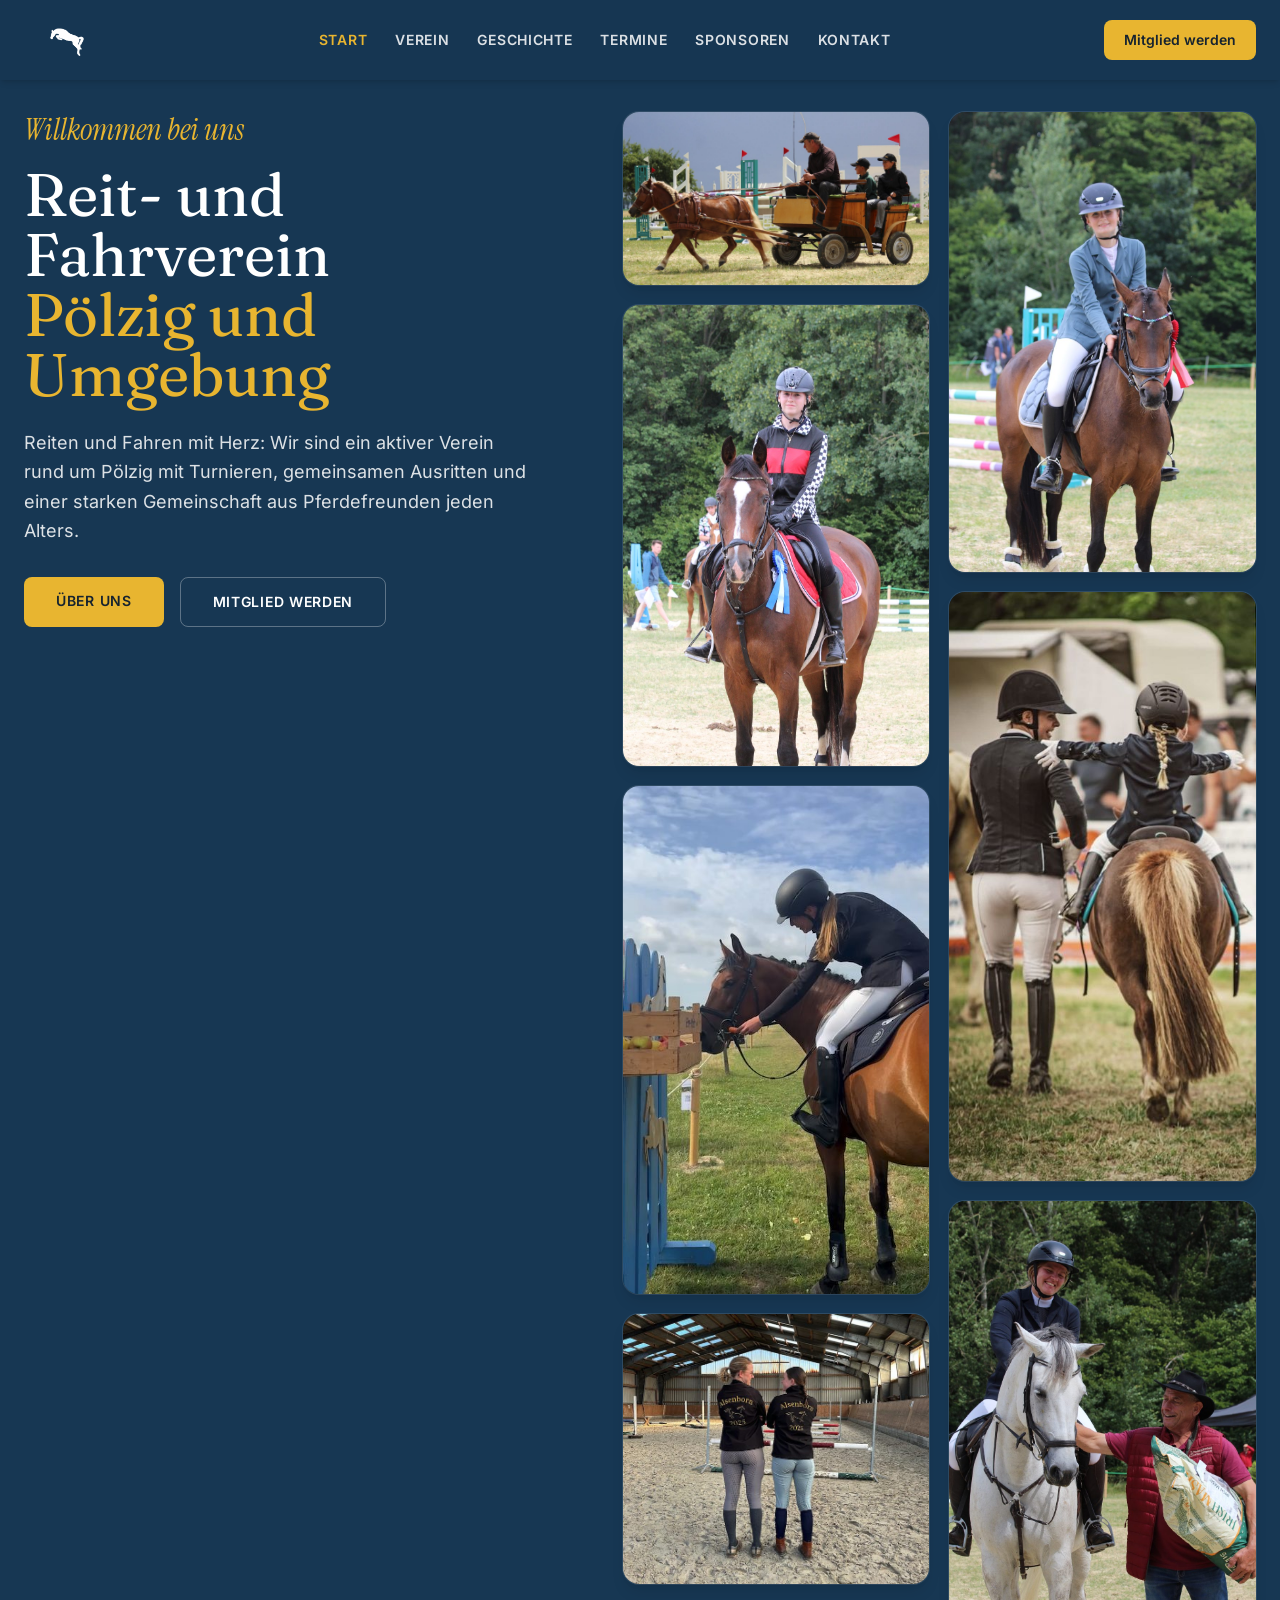
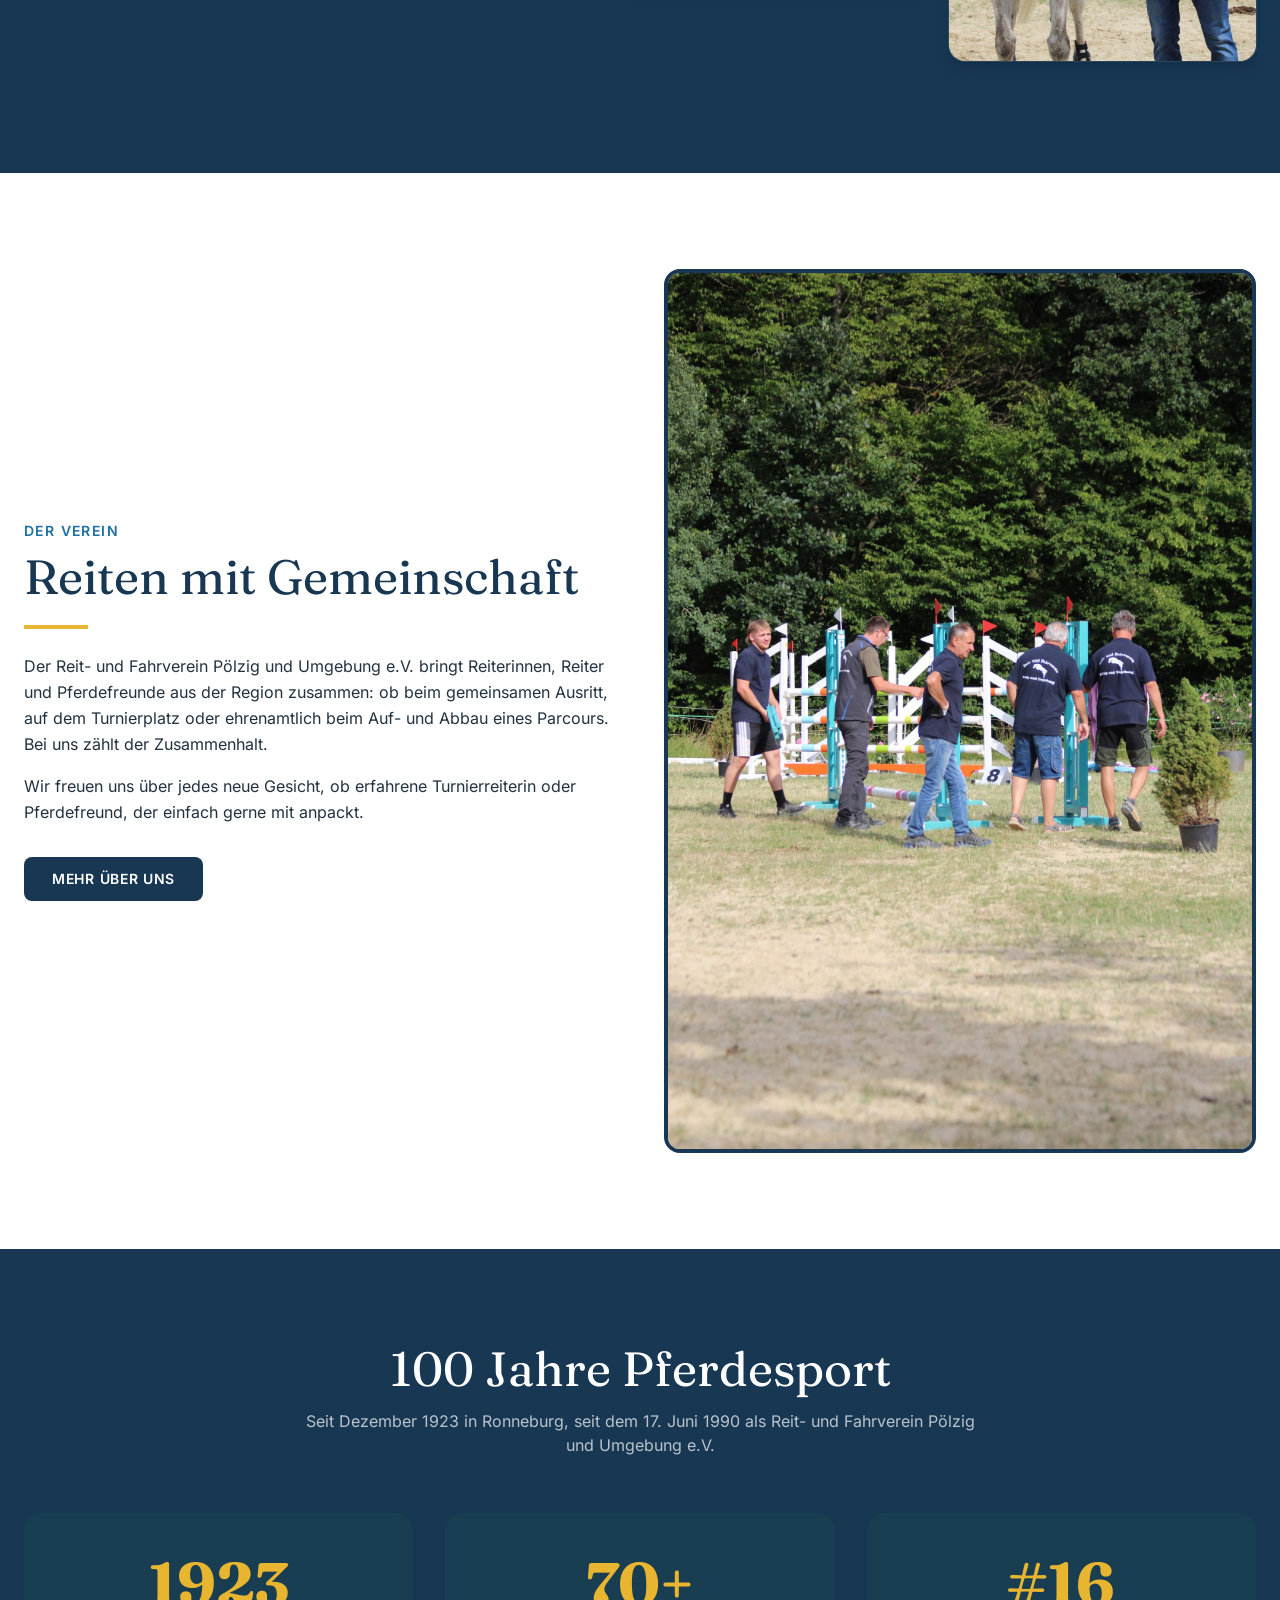
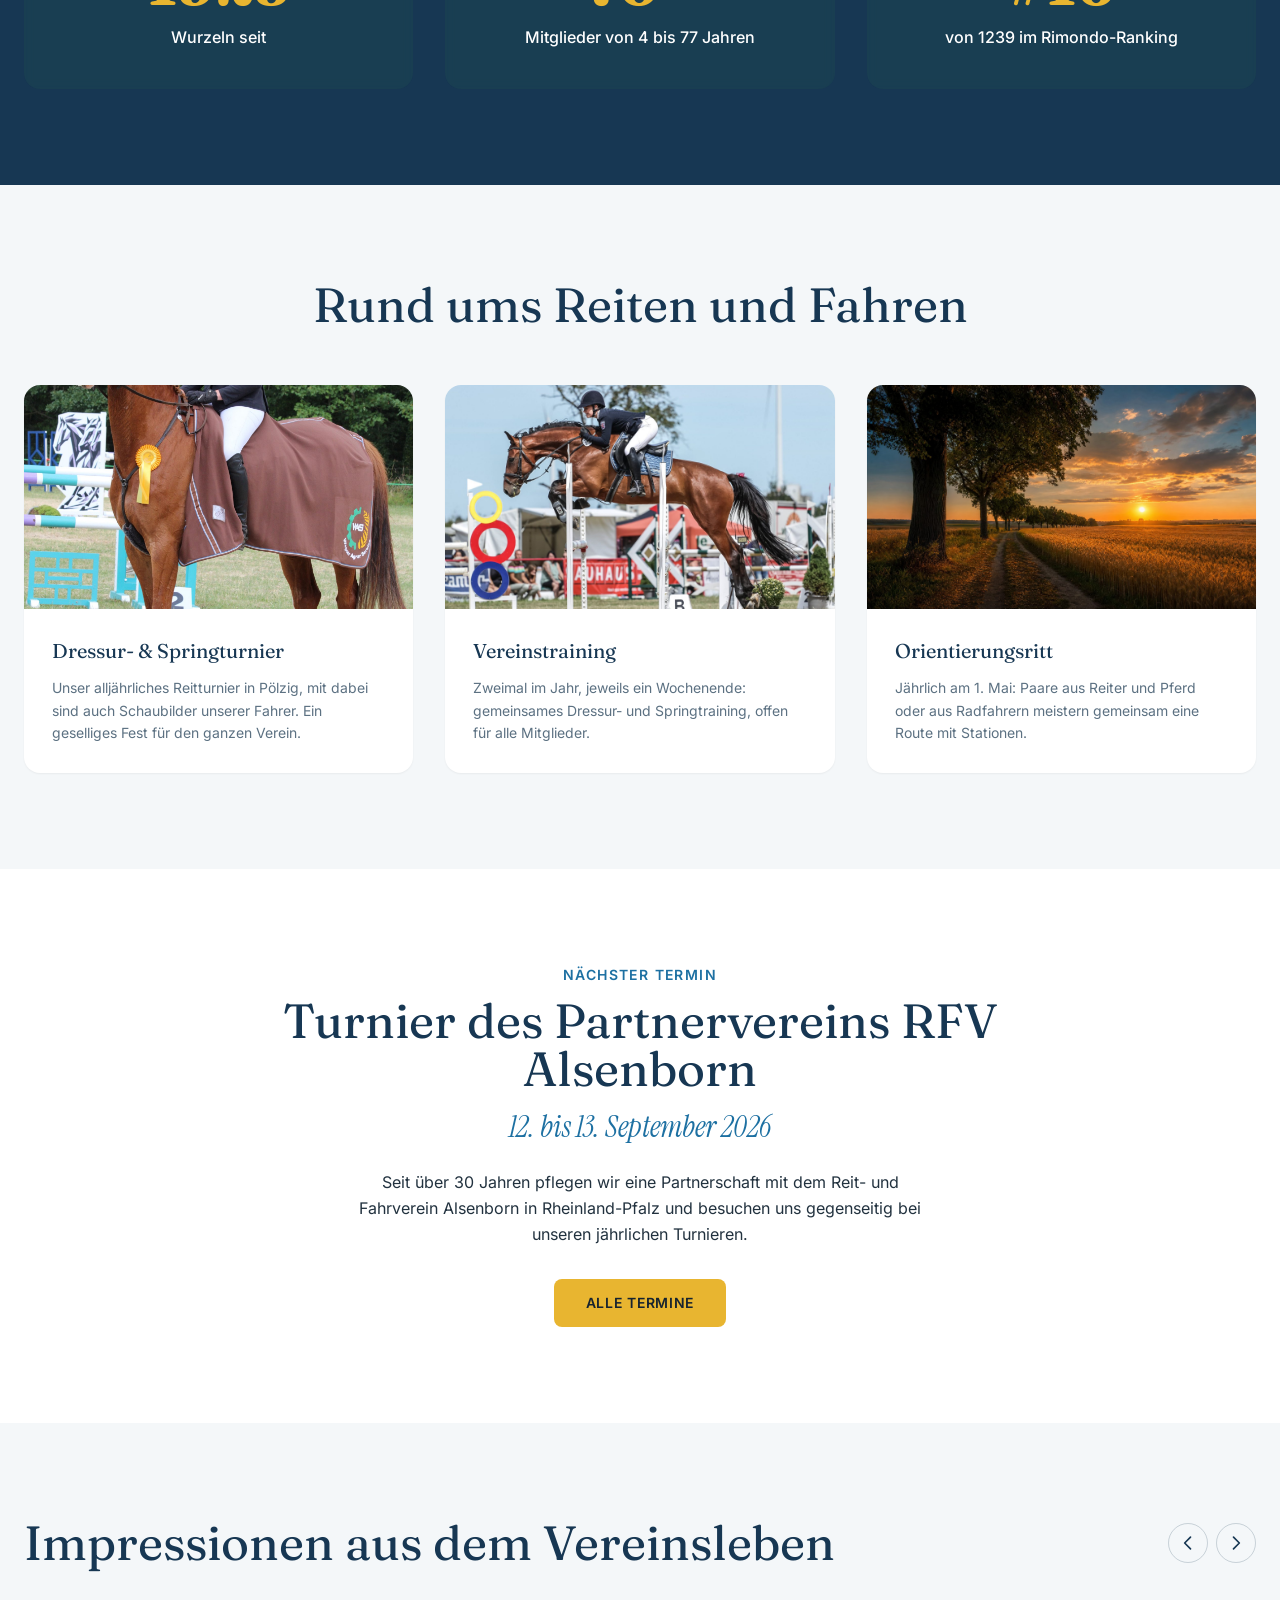
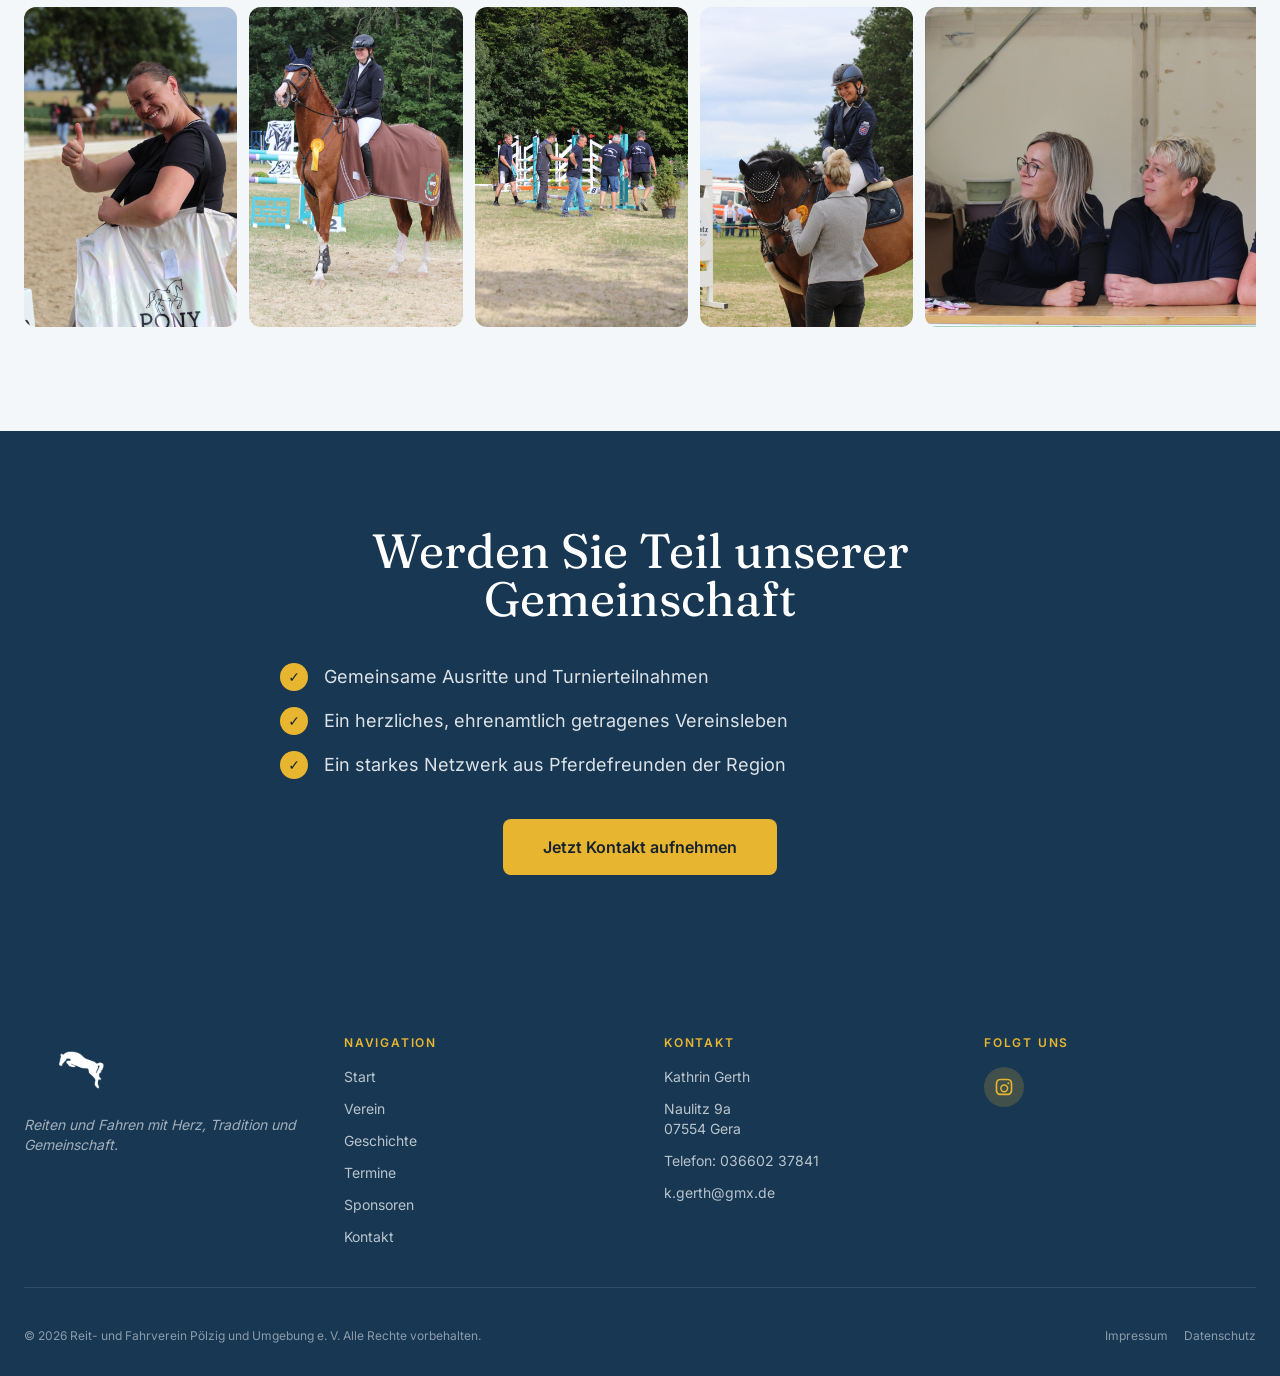
==== commit 6fe1e6f2: "Redesign hero as text + photo collage, fix header gap, add 2027 tournament - Remove the stray white " ====
--- a/rfv-poelzig-static/index.html
+++ b/rfv-poelzig-static/index.html
@@ -17,8 +17,8 @@
 <body class="min-h-dvh bg-white">
 <a href="#main" class="sr-only focus:not-sr-only focus:absolute focus:z-[60] focus:top-2 focus:left-2 focus:rounded-lg focus:bg-white focus:px-4 focus:py-2 focus:text-navy-900">Zum Inhalt springen</a>
 
-<header class="fixed left-0 right-0 top-0 z-50 border-b border-white/10 bg-navy-900/90 backdrop-blur-md">
-  <div class="mx-auto flex max-w-7xl items-center justify-between px-6 py-3">
+<header class="fixed left-0 right-0 top-0 z-50 h-20 bg-navy-900/90 shadow-md backdrop-blur-md">
+  <div class="mx-auto flex h-20 max-w-7xl items-center justify-between px-6">
     <a href="index.html" class="flex items-center gap-3">
       <img src="assets/img/logo.png" alt="Reit- und Fahrverein Pölzig und Umgebung e.V." class="h-12 w-auto brightness-0 invert" />
     </a>
@@ -47,30 +47,33 @@
   </div>
 </header>
 
-<section id="main" class="relative mt-[80px] min-h-[88vh] overflow-hidden">
-  <div class="absolute inset-0">
-    <video id="hero-video" class="h-full w-full object-cover" src="assets/video/hero.mp4" autoplay muted loop playsinline poster="assets/img/photo-jump.jpg"></video>
-    <div class="absolute inset-0 bg-gradient-to-r from-navy-900/90 via-navy-900/55 to-navy-900/20"></div>
-    <div class="absolute inset-0 bg-gradient-to-t from-navy-900/80 via-transparent to-transparent"></div>
-    <button type="button" aria-label="Video pausieren" data-state="playing" onclick="toggleHeroVideo(this)" class="absolute bottom-6 right-6 z-10 flex h-10 w-10 items-center justify-center rounded-full border border-white/30 bg-navy-900/50 text-white backdrop-blur-sm transition hover:bg-navy-900/70">
-      <svg class="h-4 w-4" fill="currentColor" viewBox="0 0 24 24" aria-hidden="true"><path d="M6 5h4v14H6zM14 5h4v14h-4z" /></svg>
-    </button>
-  </div>
-  <div class="relative mx-auto flex min-h-[88vh] max-w-7xl items-center px-6">
-    <div class="max-w-xl" data-animate="hero">
-      <p class="mb-4 font-script text-3xl italic text-gold">Willkommen bei uns</p>
-      <h1 class="font-serif text-5xl leading-[1.05] text-white md:text-6xl">
-        Reit- und Fahrverein
-        <span class="block text-gold">Pölzig und Umgebung</span>
-      </h1>
-      <p class="mt-6 max-w-lg text-lg leading-relaxed text-white/85">
-        Reiten und Fahren mit Herz: Wir sind ein aktiver Verein rund um Pölzig
-        mit Turnieren, gemeinsamen Ausritten und einer starken Gemeinschaft
-        aus Pferdefreunden jeden Alters.
-      </p>
-      <div class="mt-8 flex flex-wrap gap-4">
-        <a href="verein.html" class="inline-block rounded-lg bg-gold px-8 py-3.5 text-sm font-semibold uppercase tracking-wider text-charcoal transition hover:bg-gold-hover">Über uns</a>
-        <a href="kontakt.html" class="inline-block rounded-lg border border-white/30 px-8 py-3.5 text-sm font-semibold uppercase tracking-wider text-white transition hover:bg-white/10">Mitglied werden</a>
+<section id="main" class="relative overflow-hidden bg-navy-900">
+  <div class="mx-auto max-w-7xl px-6 py-20 lg:py-28">
+    <div class="grid gap-12 lg:grid-cols-[minmax(0,1fr)_minmax(0,1.15fr)] lg:items-start">
+      <div class="max-w-xl lg:sticky lg:top-28" data-animate="hero">
+        <p class="mb-4 font-script text-3xl italic text-gold">Willkommen bei uns</p>
+        <h1 class="font-serif text-5xl leading-[1.05] text-white md:text-6xl">
+          Reit- und Fahrverein
+          <span class="block text-gold">Pölzig und Umgebung</span>
+        </h1>
+        <p class="mt-6 max-w-lg text-lg leading-relaxed text-white/85">
+          Reiten und Fahren mit Herz: Wir sind ein aktiver Verein rund um Pölzig
+          mit Turnieren, gemeinsamen Ausritten und einer starken Gemeinschaft
+          aus Pferdefreunden jeden Alters.
+        </p>
+        <div class="mt-8 flex flex-wrap gap-4">
+          <a href="verein.html" class="inline-block rounded-lg bg-gold px-8 py-3.5 text-sm font-semibold uppercase tracking-wider text-charcoal transition hover:bg-gold-hover">Über uns</a>
+          <a href="kontakt.html" class="inline-block rounded-lg border border-white/30 px-8 py-3.5 text-sm font-semibold uppercase tracking-wider text-white transition hover:bg-white/10">Mitglied werden</a>
+        </div>
+      </div>
+      <div class="columns-2 gap-4 sm:gap-5" data-animate="stagger">
+        <img src="assets/img/collage-fahrgespann.jpg" width="1400" height="792" alt="Fahrgespann mit Pony beim Turnier auf dem Reitplatz" class="mb-4 w-full break-inside-avoid-column rounded-2xl shadow-lg ring-1 ring-white/10 transition duration-300 hover:-translate-y-1 sm:mb-5" />
+        <img src="assets/img/collage-rosette.jpg" width="933" height="1400" alt="Junge Reiterin mit ihrem Pferd und einer Siegerschleife" class="mb-4 w-full break-inside-avoid-column rounded-2xl shadow-lg ring-1 ring-white/10 transition duration-300 hover:-translate-y-1 sm:mb-5" />
+        <img src="assets/img/collage-apfel-fuettern.jpg" width="432" height="716" alt="Reiterin füttert ihrem Pferd einen Apfel am Turnierhindernis" class="mb-4 w-full break-inside-avoid-column rounded-2xl shadow-lg ring-1 ring-white/10 transition duration-300 hover:-translate-y-1 sm:mb-5" />
+        <img src="assets/img/collage-alsenborn-freundschaft.jpg" width="672" height="593" alt="Zwei Reiterinnen in Alsenborn-Jacken in der Reithalle" class="mb-4 w-full break-inside-avoid-column rounded-2xl shadow-lg ring-1 ring-white/10 transition duration-300 hover:-translate-y-1 sm:mb-5" />
+        <img src="assets/img/collage-ribbon.jpg" width="933" height="1400" alt="Reiterin auf ihrem Pferd mit roter Siegerschleife" class="mb-4 w-full break-inside-avoid-column rounded-2xl shadow-lg ring-1 ring-white/10 transition duration-300 hover:-translate-y-1 sm:mb-5" />
+        <img src="assets/img/collage-erste-schritte.jpg" width="421" height="808" alt="Trainerin führt ein Kind auf einem Pony" class="mb-4 w-full break-inside-avoid-column rounded-2xl shadow-lg ring-1 ring-white/10 transition duration-300 hover:-translate-y-1 sm:mb-5" />
+        <img src="assets/img/collage-feed-bag.jpg" width="933" height="1400" alt="Reiterin auf ihrem Schimmel und ein Helfer mit einem Sack Pferdefutter" class="mb-4 w-full break-inside-avoid-column rounded-2xl shadow-lg ring-1 ring-white/10 transition duration-300 hover:-translate-y-1 sm:mb-5" />
       </div>
     </div>
   </div>
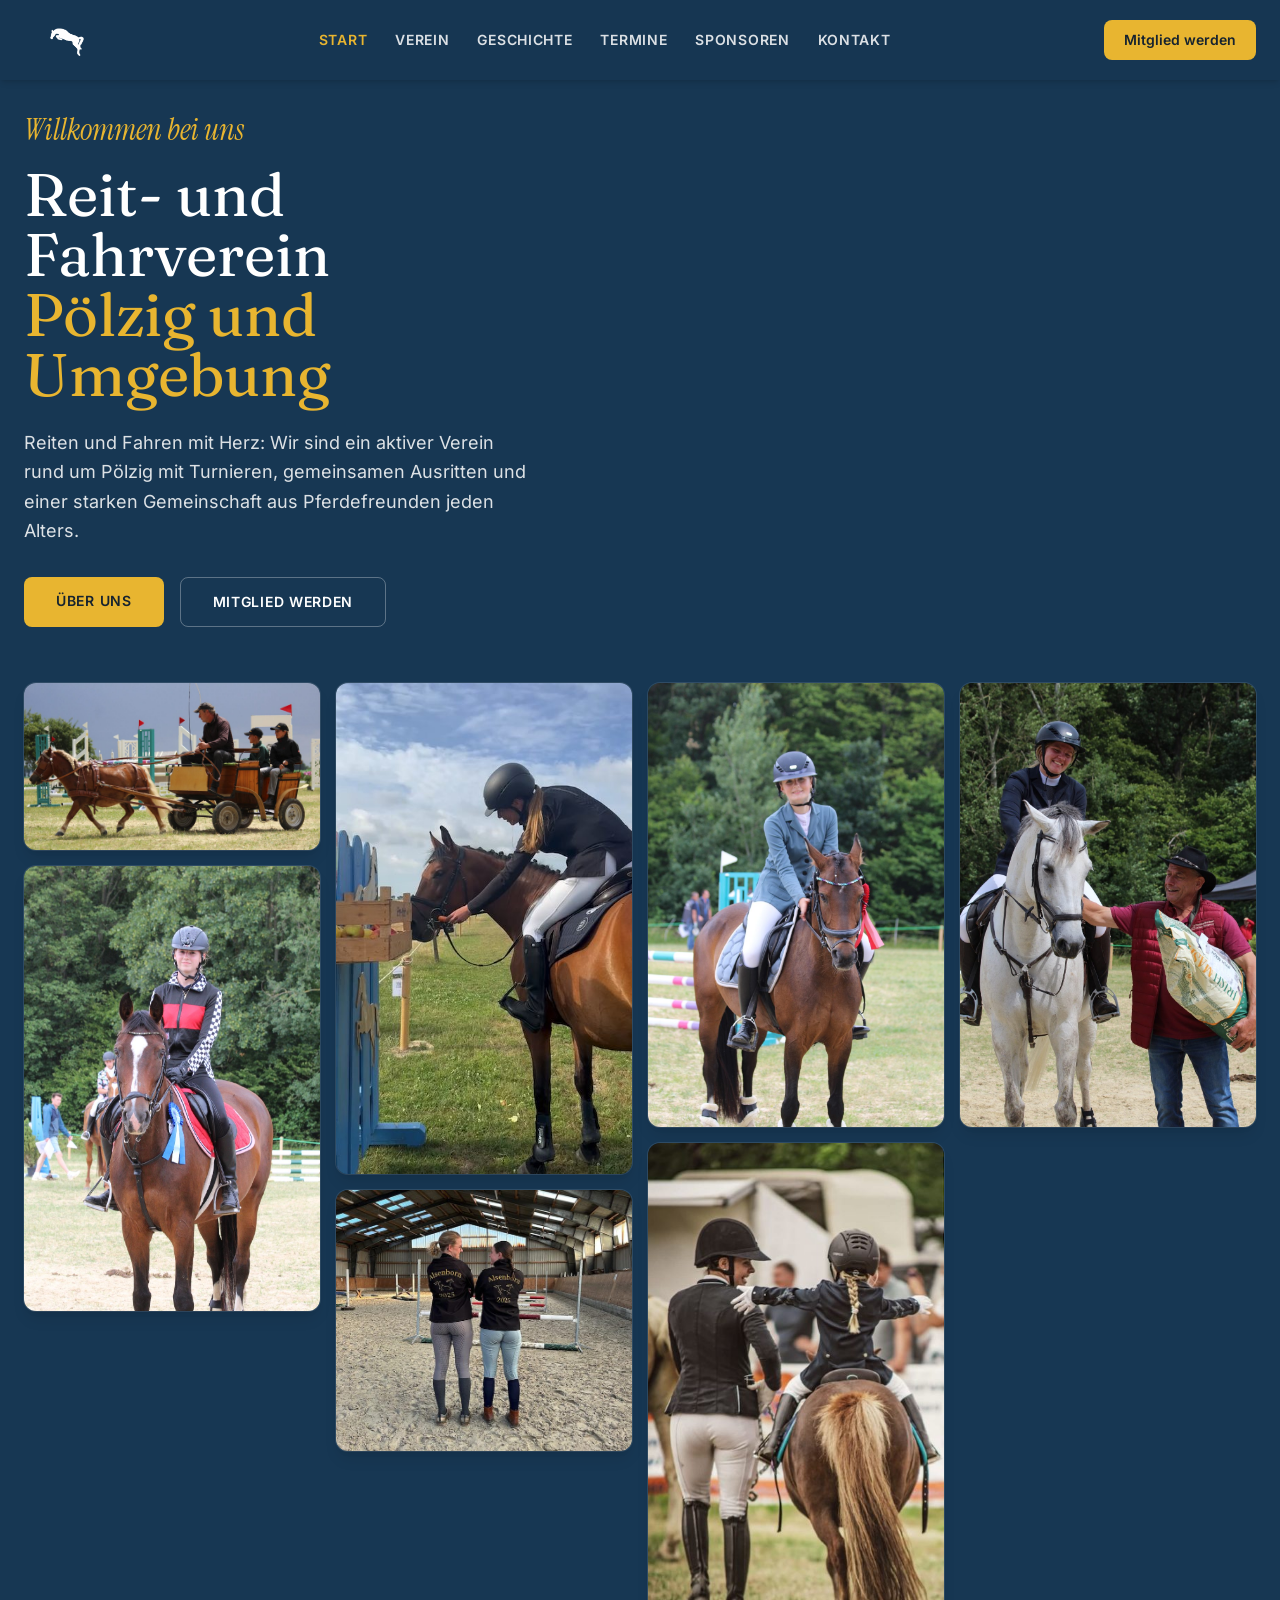
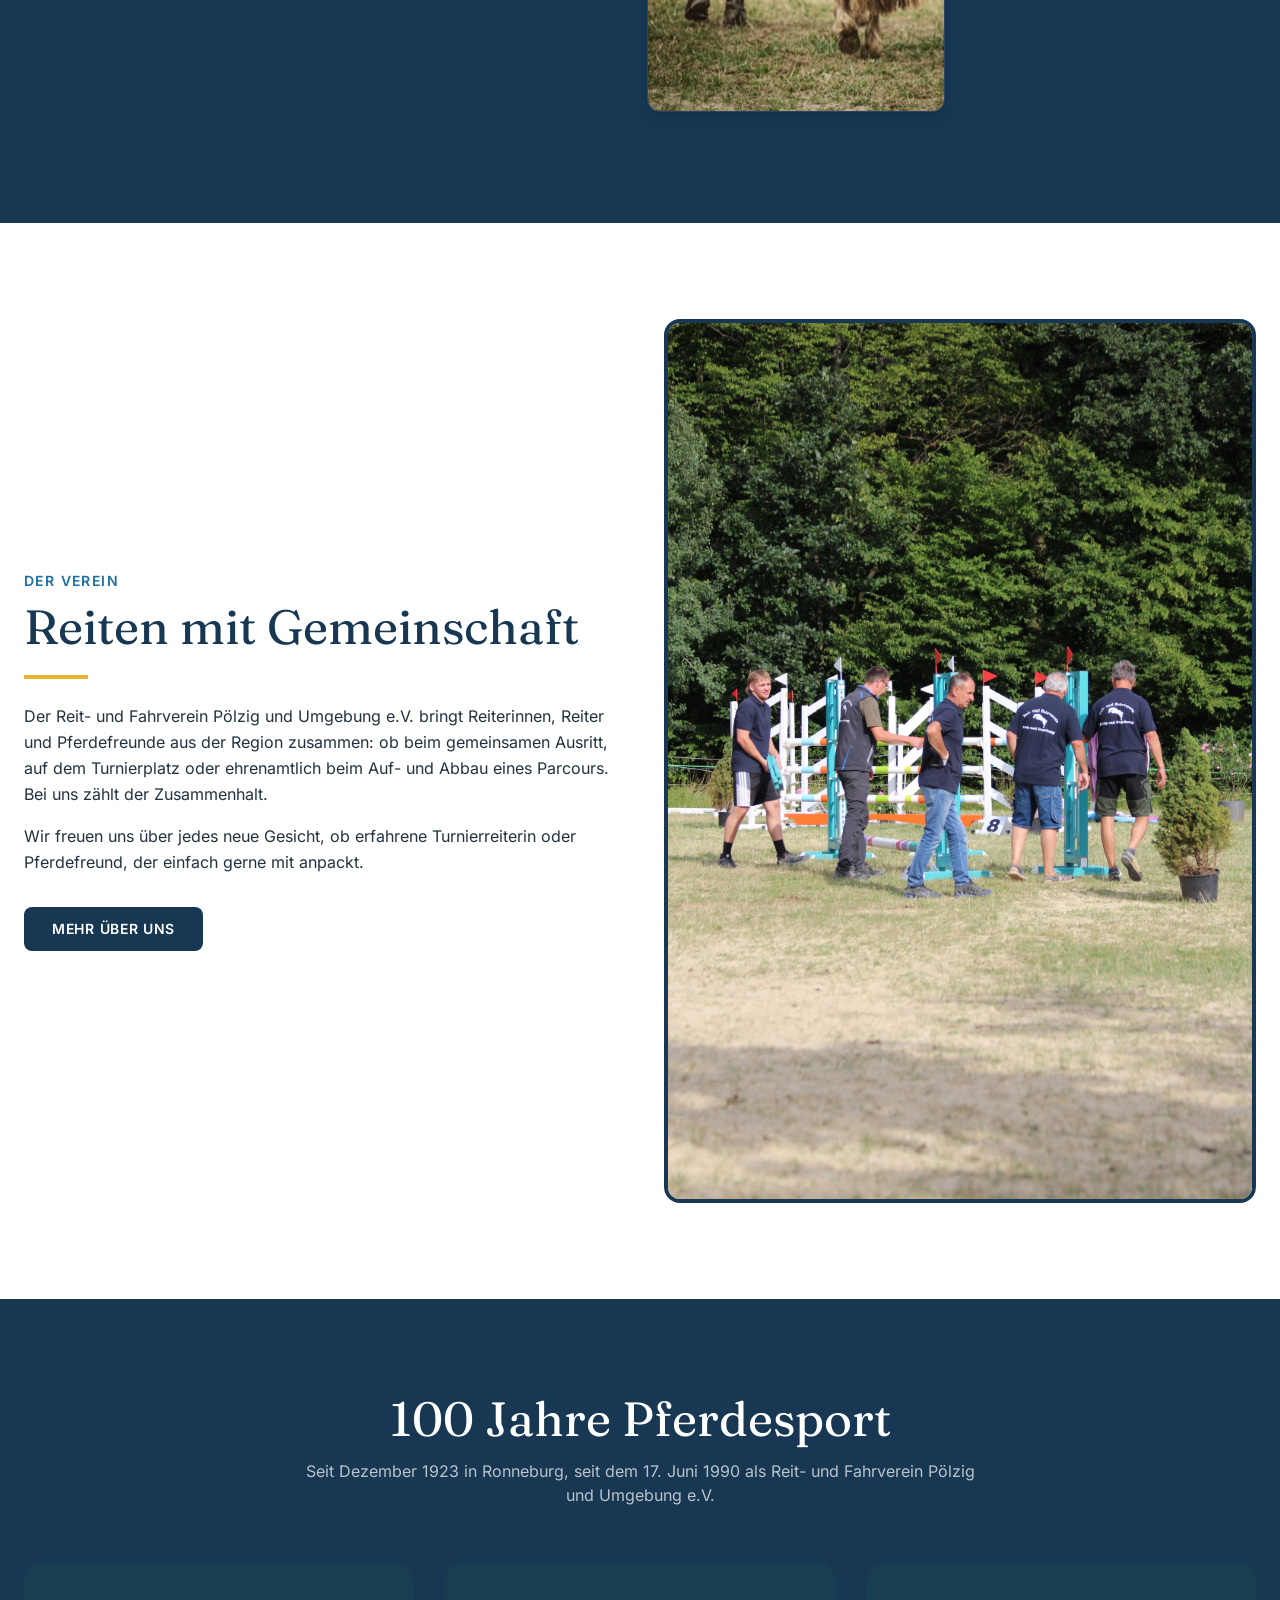
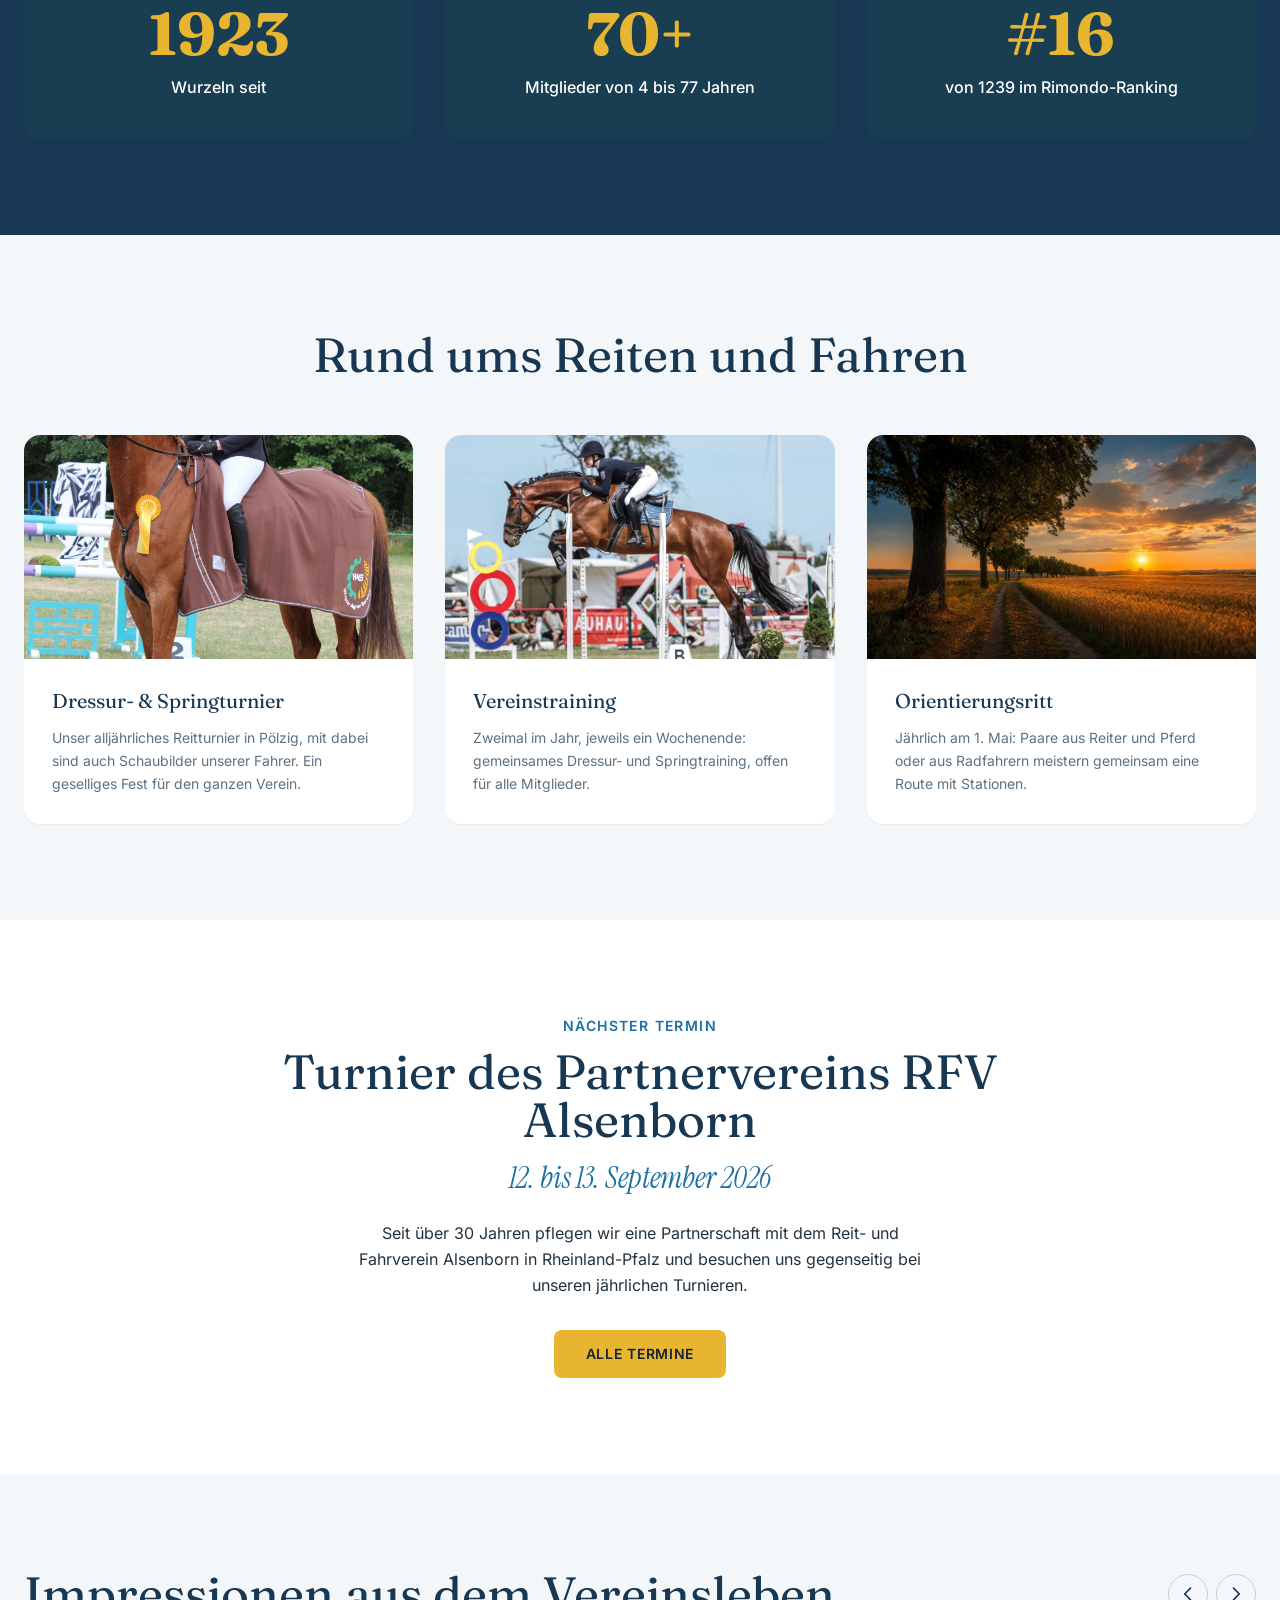
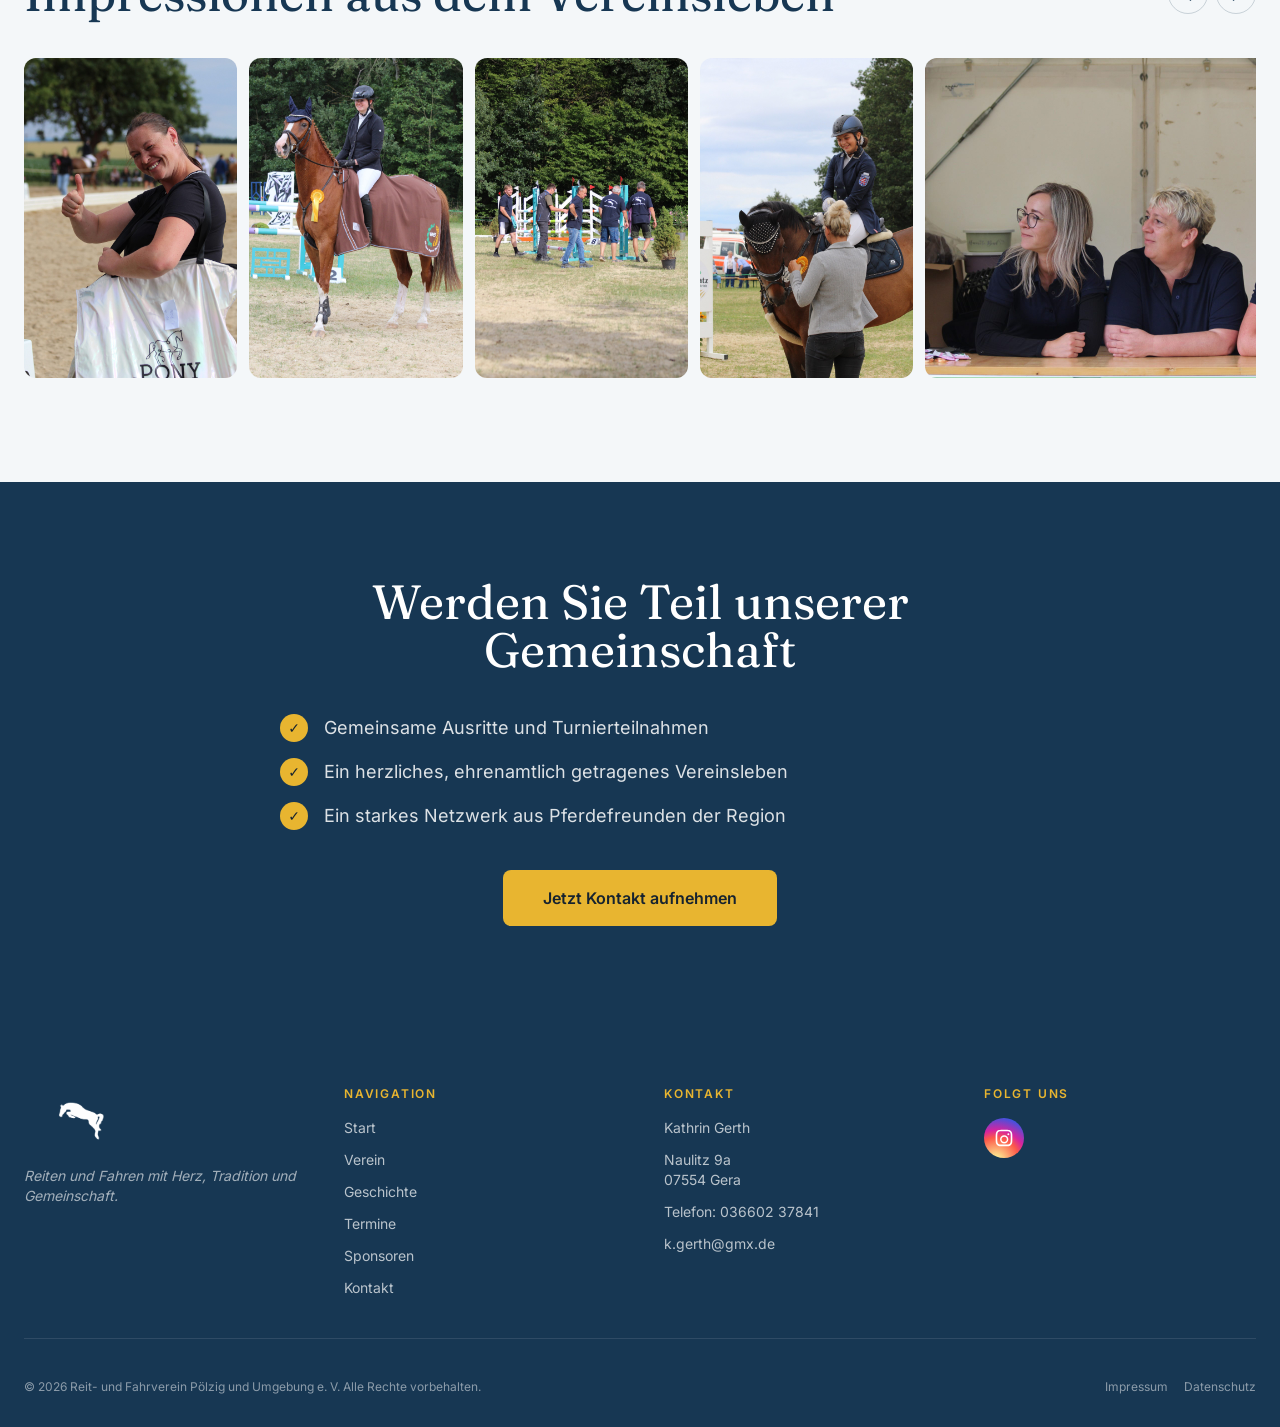
==== commit 5381f254: "Restyle footer Instagram badge and rework hero collage layout - Swap the flat gold Instagram glyph f" ====
--- a/rfv-poelzig-static/index.html
+++ b/rfv-poelzig-static/index.html
@@ -49,32 +49,30 @@
 
 <section id="main" class="relative overflow-hidden bg-navy-900">
   <div class="mx-auto max-w-7xl px-6 py-20 lg:py-28">
-    <div class="grid gap-12 lg:grid-cols-[minmax(0,1fr)_minmax(0,1.15fr)] lg:items-start">
-      <div class="max-w-xl lg:sticky lg:top-28" data-animate="hero">
-        <p class="mb-4 font-script text-3xl italic text-gold">Willkommen bei uns</p>
-        <h1 class="font-serif text-5xl leading-[1.05] text-white md:text-6xl">
-          Reit- und Fahrverein
-          <span class="block text-gold">Pölzig und Umgebung</span>
-        </h1>
-        <p class="mt-6 max-w-lg text-lg leading-relaxed text-white/85">
-          Reiten und Fahren mit Herz: Wir sind ein aktiver Verein rund um Pölzig
-          mit Turnieren, gemeinsamen Ausritten und einer starken Gemeinschaft
-          aus Pferdefreunden jeden Alters.
-        </p>
-        <div class="mt-8 flex flex-wrap gap-4">
-          <a href="verein.html" class="inline-block rounded-lg bg-gold px-8 py-3.5 text-sm font-semibold uppercase tracking-wider text-charcoal transition hover:bg-gold-hover">Über uns</a>
-          <a href="kontakt.html" class="inline-block rounded-lg border border-white/30 px-8 py-3.5 text-sm font-semibold uppercase tracking-wider text-white transition hover:bg-white/10">Mitglied werden</a>
-        </div>
-      </div>
-      <div class="columns-2 gap-4 sm:gap-5" data-animate="stagger">
-        <img src="assets/img/collage-fahrgespann.jpg" width="1400" height="792" alt="Fahrgespann mit Pony beim Turnier auf dem Reitplatz" class="mb-4 w-full break-inside-avoid-column rounded-2xl shadow-lg ring-1 ring-white/10 transition duration-300 hover:-translate-y-1 sm:mb-5" />
-        <img src="assets/img/collage-rosette.jpg" width="933" height="1400" alt="Junge Reiterin mit ihrem Pferd und einer Siegerschleife" class="mb-4 w-full break-inside-avoid-column rounded-2xl shadow-lg ring-1 ring-white/10 transition duration-300 hover:-translate-y-1 sm:mb-5" />
-        <img src="assets/img/collage-apfel-fuettern.jpg" width="432" height="716" alt="Reiterin füttert ihrem Pferd einen Apfel am Turnierhindernis" class="mb-4 w-full break-inside-avoid-column rounded-2xl shadow-lg ring-1 ring-white/10 transition duration-300 hover:-translate-y-1 sm:mb-5" />
-        <img src="assets/img/collage-alsenborn-freundschaft.jpg" width="672" height="593" alt="Zwei Reiterinnen in Alsenborn-Jacken in der Reithalle" class="mb-4 w-full break-inside-avoid-column rounded-2xl shadow-lg ring-1 ring-white/10 transition duration-300 hover:-translate-y-1 sm:mb-5" />
-        <img src="assets/img/collage-ribbon.jpg" width="933" height="1400" alt="Reiterin auf ihrem Pferd mit roter Siegerschleife" class="mb-4 w-full break-inside-avoid-column rounded-2xl shadow-lg ring-1 ring-white/10 transition duration-300 hover:-translate-y-1 sm:mb-5" />
-        <img src="assets/img/collage-erste-schritte.jpg" width="421" height="808" alt="Trainerin führt ein Kind auf einem Pony" class="mb-4 w-full break-inside-avoid-column rounded-2xl shadow-lg ring-1 ring-white/10 transition duration-300 hover:-translate-y-1 sm:mb-5" />
-        <img src="assets/img/collage-feed-bag.jpg" width="933" height="1400" alt="Reiterin auf ihrem Schimmel und ein Helfer mit einem Sack Pferdefutter" class="mb-4 w-full break-inside-avoid-column rounded-2xl shadow-lg ring-1 ring-white/10 transition duration-300 hover:-translate-y-1 sm:mb-5" />
-      </div>
+    <div class="max-w-xl" data-animate="hero">
+      <p class="mb-4 font-script text-3xl italic text-gold">Willkommen bei uns</p>
+      <h1 class="font-serif text-5xl leading-[1.05] text-white md:text-6xl">
+        Reit- und Fahrverein
+        <span class="block text-gold">Pölzig und Umgebung</span>
+      </h1>
+      <p class="mt-6 max-w-lg text-lg leading-relaxed text-white/85">
+        Reiten und Fahren mit Herz: Wir sind ein aktiver Verein rund um Pölzig
+        mit Turnieren, gemeinsamen Ausritten und einer starken Gemeinschaft
+        aus Pferdefreunden jeden Alters.
+      </p>
+      <div class="mt-8 flex flex-wrap gap-4">
+        <a href="verein.html" class="inline-block rounded-lg bg-gold px-8 py-3.5 text-sm font-semibold uppercase tracking-wider text-charcoal transition hover:bg-gold-hover">Über uns</a>
+        <a href="kontakt.html" class="inline-block rounded-lg border border-white/30 px-8 py-3.5 text-sm font-semibold uppercase tracking-wider text-white transition hover:bg-white/10">Mitglied werden</a>
+      </div>
+    </div>
+    <div class="mt-14 columns-2 gap-3 sm:columns-3 sm:gap-4 lg:columns-4" data-animate="stagger">
+      <img src="assets/img/collage-fahrgespann.jpg" width="1400" height="792" alt="Fahrgespann mit Pony beim Turnier auf dem Reitplatz" class="mb-3 w-full break-inside-avoid-column rounded-xl shadow-lg ring-1 ring-white/10 transition duration-300 hover:-translate-y-1 sm:mb-4" />
+      <img src="assets/img/collage-rosette.jpg" width="933" height="1400" alt="Junge Reiterin mit ihrem Pferd und einer Siegerschleife" class="mb-3 w-full break-inside-avoid-column rounded-xl shadow-lg ring-1 ring-white/10 transition duration-300 hover:-translate-y-1 sm:mb-4" />
+      <img src="assets/img/collage-apfel-fuettern.jpg" width="432" height="716" alt="Reiterin füttert ihrem Pferd einen Apfel am Turnierhindernis" class="mb-3 w-full break-inside-avoid-column rounded-xl shadow-lg ring-1 ring-white/10 transition duration-300 hover:-translate-y-1 sm:mb-4" />
+      <img src="assets/img/collage-alsenborn-freundschaft.jpg" width="672" height="593" alt="Zwei Reiterinnen in Alsenborn-Jacken in der Reithalle" class="mb-3 w-full break-inside-avoid-column rounded-xl shadow-lg ring-1 ring-white/10 transition duration-300 hover:-translate-y-1 sm:mb-4" />
+      <img src="assets/img/collage-ribbon.jpg" width="933" height="1400" alt="Reiterin auf ihrem Pferd mit roter Siegerschleife" class="mb-3 w-full break-inside-avoid-column rounded-xl shadow-lg ring-1 ring-white/10 transition duration-300 hover:-translate-y-1 sm:mb-4" />
+      <img src="assets/img/collage-erste-schritte.jpg" width="421" height="808" alt="Trainerin führt ein Kind auf einem Pony" class="mb-3 w-full break-inside-avoid-column rounded-xl shadow-lg ring-1 ring-white/10 transition duration-300 hover:-translate-y-1 sm:mb-4" />
+      <img src="assets/img/collage-feed-bag.jpg" width="933" height="1400" alt="Reiterin auf ihrem Schimmel und ein Helfer mit einem Sack Pferdefutter" class="mb-3 w-full break-inside-avoid-column rounded-xl shadow-lg ring-1 ring-white/10 transition duration-300 hover:-translate-y-1 sm:mb-4" />
     </div>
   </div>
 </section>
@@ -241,7 +239,7 @@
       </div>
       <div>
         <h4 class="mb-4 text-xs font-semibold uppercase tracking-[0.15em] text-gold">Folgt uns</h4>
-        <a href="https://www.instagram.com/rfv.poelzig/" target="_blank" rel="noreferrer" class="flex h-10 w-10 items-center justify-center rounded-full bg-gold/20 text-gold transition hover:bg-gold hover:text-charcoal" aria-label="Instagram">
+        <a href="https://www.instagram.com/rfv.poelzig/" target="_blank" rel="noreferrer" class="flex h-10 w-10 items-center justify-center rounded-full bg-[radial-gradient(circle_at_30%_107%,#fdf497_0%,#fdf497_5%,#fd5949_45%,#d6249f_60%,#285aeb_90%)] text-white transition hover:-translate-y-0.5 hover:shadow-lg" aria-label="Instagram">
           <svg class="h-5 w-5" fill="currentColor" viewBox="0 0 24 24"><path d="M12.315 2c2.43 0 2.784.013 3.808.06 1.064.049 1.791.218 2.427.465a4.902 4.902 0 011.772 1.153 4.902 4.902 0 011.153 1.772c.247.636.416 1.363.465 2.427.048 1.067.06 1.407.06 4.123v.08c0 2.643-.012 2.987-.06 4.043-.049 1.064-.218 1.791-.465 2.427a4.902 4.902 0 01-1.153 1.772 4.902 4.902 0 01-1.772 1.153c-.636.247-1.363.416-2.427.465-1.067.048-1.407.06-4.123.06h-.08c-2.643 0-2.987-.012-4.043-.06-1.064-.049-1.791-.218-2.427-.465a4.902 4.902 0 01-1.772-1.153 4.902 4.902 0 01-1.153-1.772c-.247-.636-.416-1.363-.465-2.427-.047-1.024-.06-1.379-.06-3.808v-.63c0-2.43.013-2.784.06-3.808.049-1.064.218-1.791.465-2.427a4.902 4.902 0 011.153-1.772A4.902 4.902 0 016.11 2.525c.636-.247 1.363-.416 2.427-.465C8.83 2.013 9.185 2 11.615 2h.7zm-.08 1.802h-.471c-2.308 0-2.629.01-3.565.052-1.055.048-1.628.224-2.01.372a3.052 3.052 0 00-1.153.678 3.052 3.052 0 00-.678 1.153c-.148.382-.324.955-.372 2.01-.042.936-.052 1.257-.052 3.565v.471c0 2.308.01 2.629.052 3.565.048 1.055.224 1.628.372 2.01a3.052 3.052 0 00.678 1.153c.336.336.72.574 1.153.678.382.148.955.324 2.01.372.936.042 1.257.052 3.565.052h.471c2.308 0 2.629-.01 3.565-.052 1.055-.048 1.628-.224 2.01-.372a3.052 3.052 0 001.153-.678c.337-.336.574-.72.678-1.153.148-.382.324-.955.372-2.01.042-.936.052-1.257.052-3.565v-.471c0-2.308-.01-2.629-.052-3.565-.048-1.055-.224-1.628-.372-2.01a3.052 3.052 0 00-.678-1.153 3.052 3.052 0 00-1.153-.678c-.382-.148-.955-.324-2.01-.372-.936-.042-1.257-.052-3.565-.052zm0 4.856a4.966 4.966 0 100 9.932 4.966 4.966 0 000-9.932zm0 8.13a3.164 3.164 0 110-6.328 3.164 3.164 0 010 6.328zm5.005-8.133a1.161 1.161 0 100-2.322 1.161 1.161 0 000 2.322z" /></svg>
         </a>
       </div>
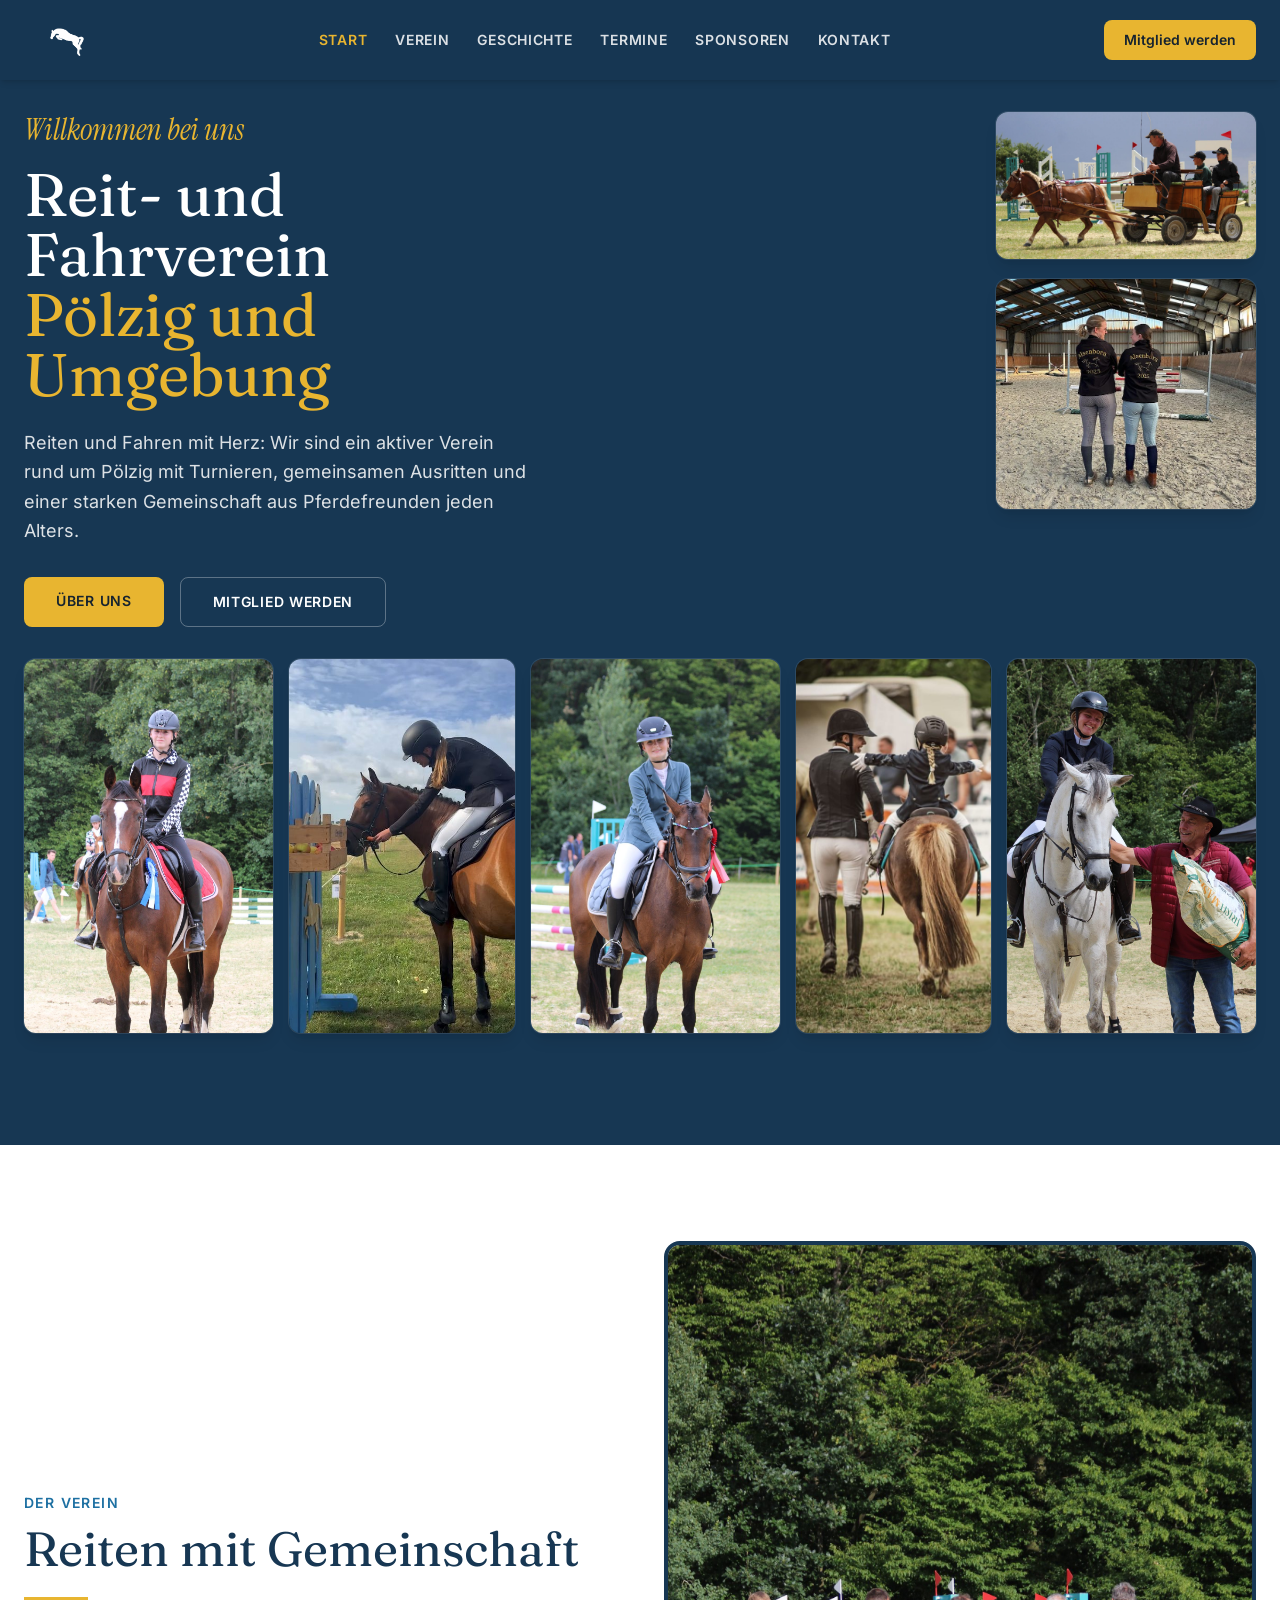
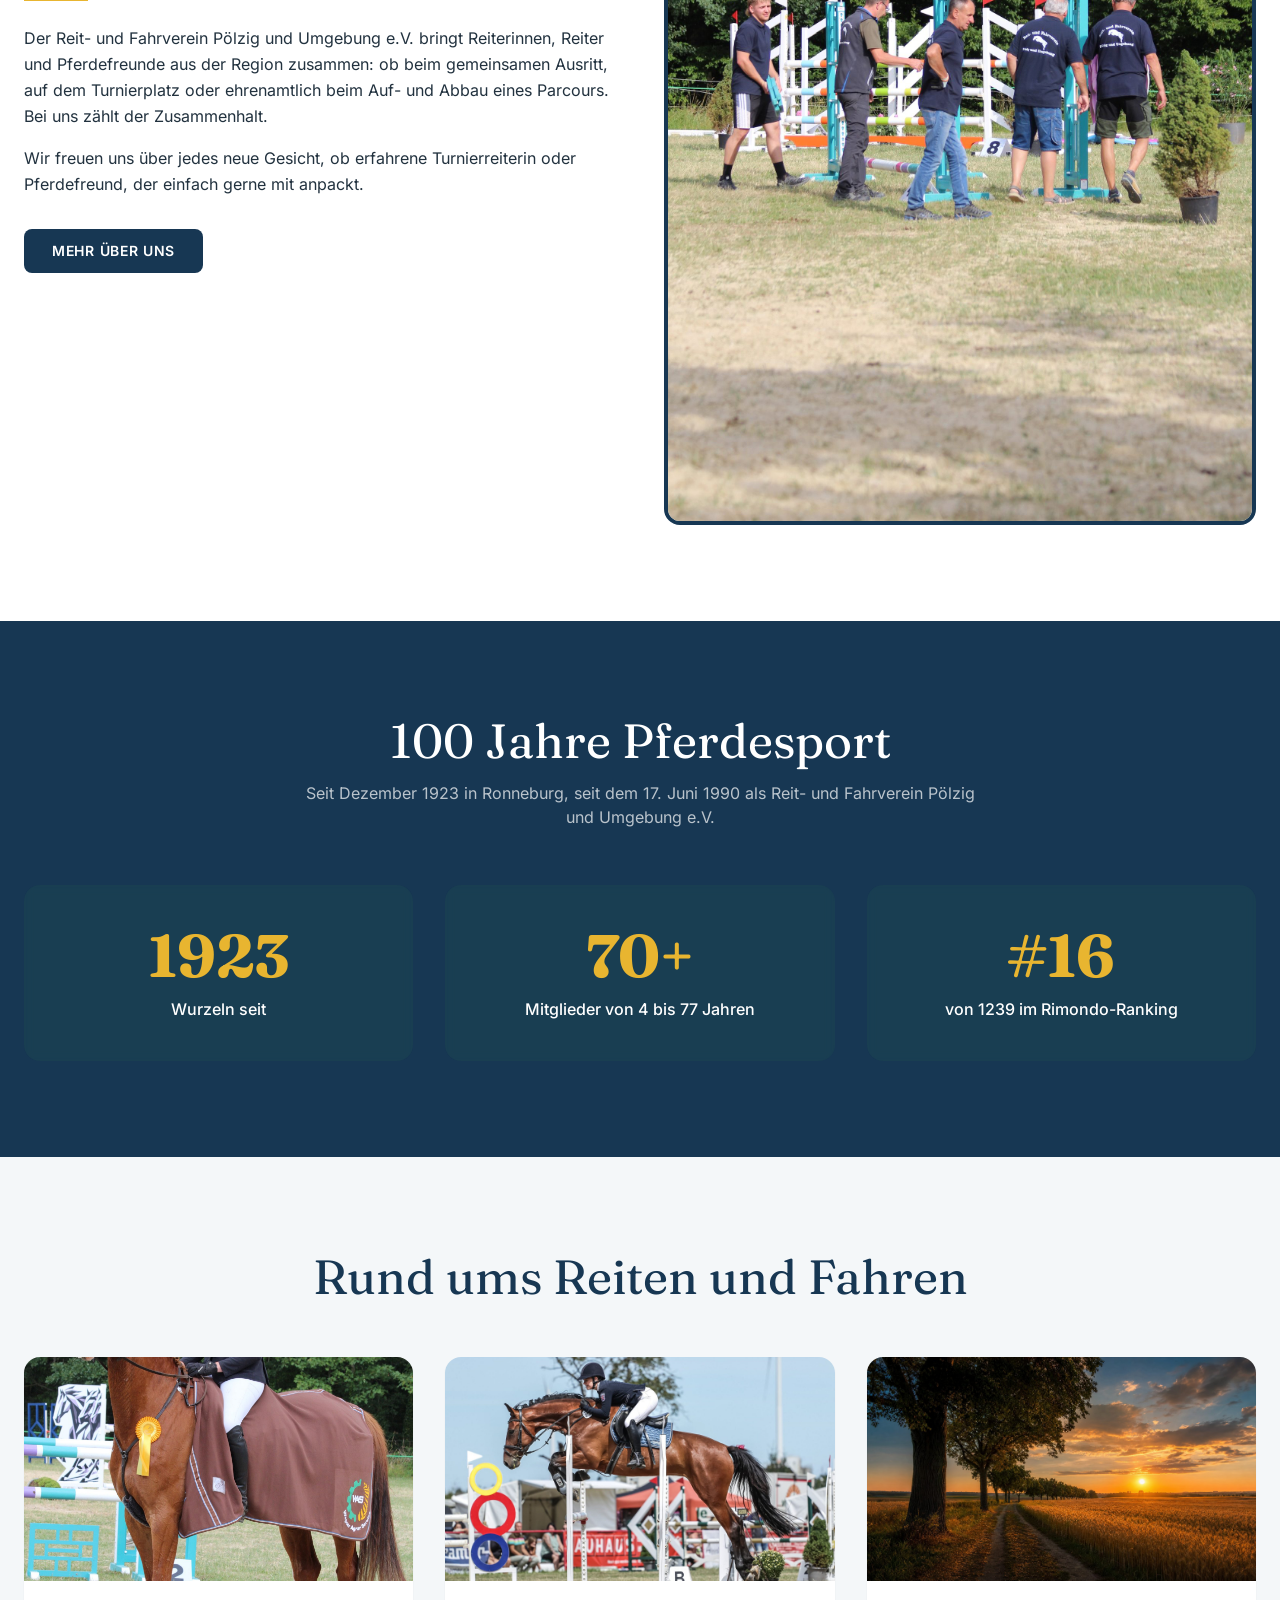
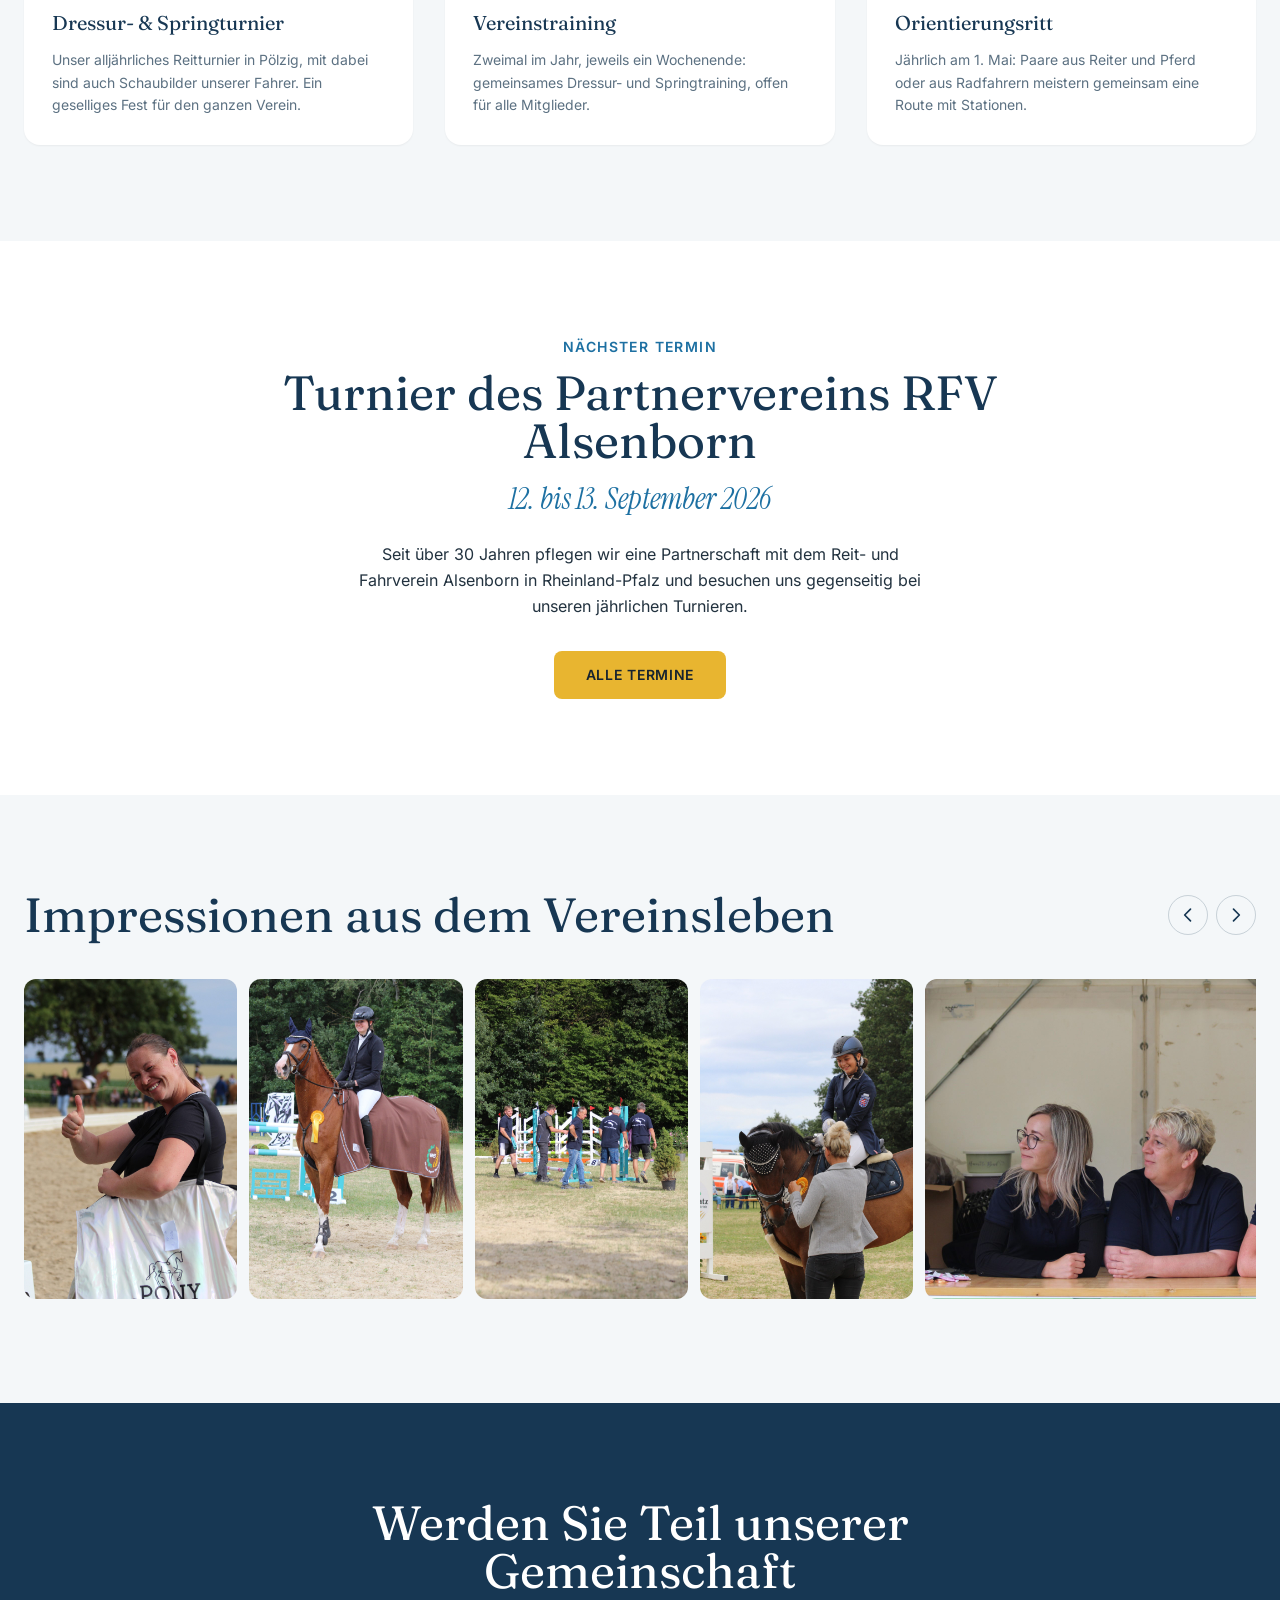
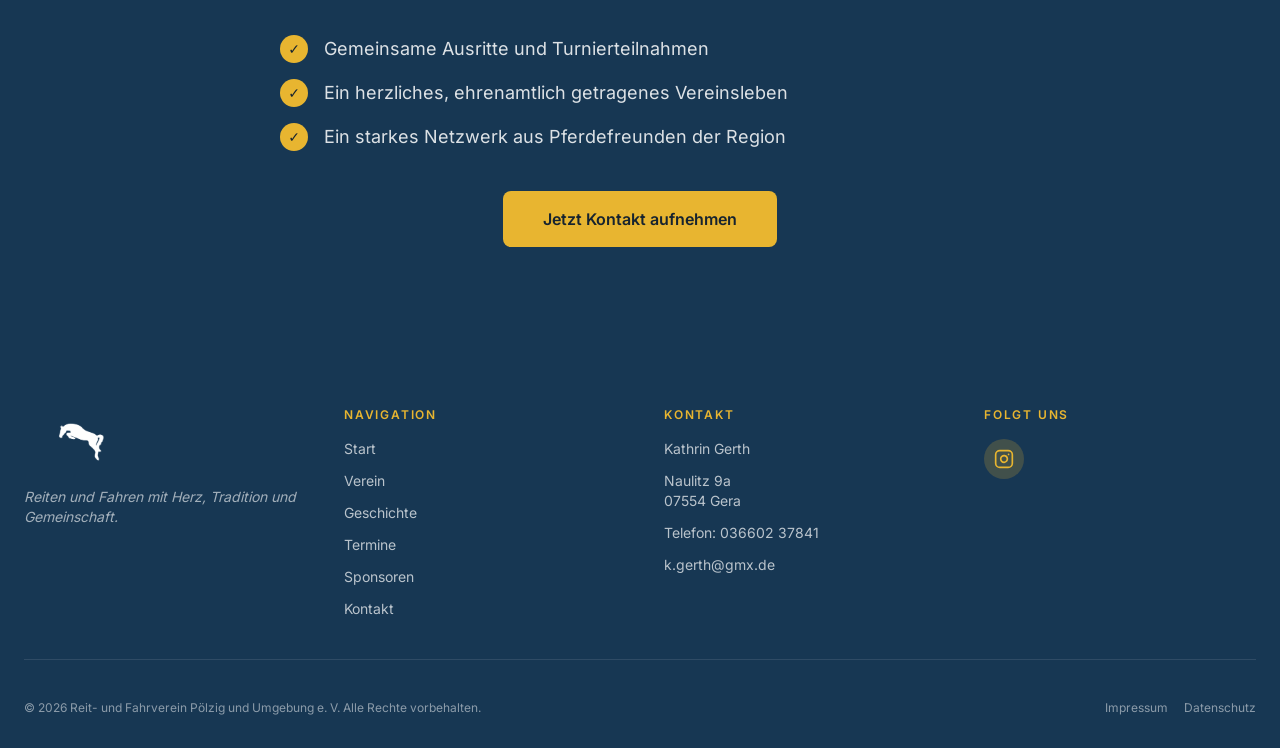
==== commit 673b0b27: "Fix Instagram icon shape, justify hero collage, show full tournament art - Swap the Instagram glyph " ====
--- a/rfv-poelzig-static/index.html
+++ b/rfv-poelzig-static/index.html
@@ -49,27 +49,31 @@
 
 <section id="main" class="relative overflow-hidden bg-navy-900">
   <div class="mx-auto max-w-7xl px-6 py-20 lg:py-28">
-    <div class="max-w-xl" data-animate="hero">
-      <p class="mb-4 font-script text-3xl italic text-gold">Willkommen bei uns</p>
-      <h1 class="font-serif text-5xl leading-[1.05] text-white md:text-6xl">
-        Reit- und Fahrverein
-        <span class="block text-gold">Pölzig und Umgebung</span>
-      </h1>
-      <p class="mt-6 max-w-lg text-lg leading-relaxed text-white/85">
-        Reiten und Fahren mit Herz: Wir sind ein aktiver Verein rund um Pölzig
-        mit Turnieren, gemeinsamen Ausritten und einer starken Gemeinschaft
-        aus Pferdefreunden jeden Alters.
-      </p>
-      <div class="mt-8 flex flex-wrap gap-4">
-        <a href="verein.html" class="inline-block rounded-lg bg-gold px-8 py-3.5 text-sm font-semibold uppercase tracking-wider text-charcoal transition hover:bg-gold-hover">Über uns</a>
-        <a href="kontakt.html" class="inline-block rounded-lg border border-white/30 px-8 py-3.5 text-sm font-semibold uppercase tracking-wider text-white transition hover:bg-white/10">Mitglied werden</a>
-      </div>
-    </div>
-    <div class="mt-14 columns-2 gap-3 sm:columns-3 sm:gap-4 lg:columns-4" data-animate="stagger">
-      <img src="assets/img/collage-fahrgespann.jpg" width="1400" height="792" alt="Fahrgespann mit Pony beim Turnier auf dem Reitplatz" class="mb-3 w-full break-inside-avoid-column rounded-xl shadow-lg ring-1 ring-white/10 transition duration-300 hover:-translate-y-1 sm:mb-4" />
+    <div class="grid gap-6 lg:grid-cols-[minmax(0,1fr)_260px] lg:gap-8">
+      <div class="max-w-xl" data-animate="hero">
+        <p class="mb-4 font-script text-3xl italic text-gold">Willkommen bei uns</p>
+        <h1 class="font-serif text-5xl leading-[1.05] text-white md:text-6xl">
+          Reit- und Fahrverein
+          <span class="block text-gold">Pölzig und Umgebung</span>
+        </h1>
+        <p class="mt-6 max-w-lg text-lg leading-relaxed text-white/85">
+          Reiten und Fahren mit Herz: Wir sind ein aktiver Verein rund um Pölzig
+          mit Turnieren, gemeinsamen Ausritten und einer starken Gemeinschaft
+          aus Pferdefreunden jeden Alters.
+        </p>
+        <div class="mt-8 flex flex-wrap gap-4">
+          <a href="verein.html" class="inline-block rounded-lg bg-gold px-8 py-3.5 text-sm font-semibold uppercase tracking-wider text-charcoal transition hover:bg-gold-hover">Über uns</a>
+          <a href="kontakt.html" class="inline-block rounded-lg border border-white/30 px-8 py-3.5 text-sm font-semibold uppercase tracking-wider text-white transition hover:bg-white/10">Mitglied werden</a>
+        </div>
+      </div>
+      <div class="flex flex-col gap-4 sm:gap-5" data-animate="stagger">
+        <img src="assets/img/collage-fahrgespann.jpg" width="1400" height="792" alt="Fahrgespann mit Pony beim Turnier auf dem Reitplatz" class="w-full rounded-xl shadow-lg ring-1 ring-white/10 transition duration-300 hover:-translate-y-1" />
+        <img src="assets/img/collage-alsenborn-freundschaft.jpg" width="672" height="593" alt="Zwei Reiterinnen in Alsenborn-Jacken in der Reithalle" class="w-full rounded-xl shadow-lg ring-1 ring-white/10 transition duration-300 hover:-translate-y-1" />
+      </div>
+    </div>
+    <div id="hero-collage" class="mt-6 columns-2 gap-3 sm:mt-8 sm:columns-3 sm:gap-4">
       <img src="assets/img/collage-rosette.jpg" width="933" height="1400" alt="Junge Reiterin mit ihrem Pferd und einer Siegerschleife" class="mb-3 w-full break-inside-avoid-column rounded-xl shadow-lg ring-1 ring-white/10 transition duration-300 hover:-translate-y-1 sm:mb-4" />
       <img src="assets/img/collage-apfel-fuettern.jpg" width="432" height="716" alt="Reiterin füttert ihrem Pferd einen Apfel am Turnierhindernis" class="mb-3 w-full break-inside-avoid-column rounded-xl shadow-lg ring-1 ring-white/10 transition duration-300 hover:-translate-y-1 sm:mb-4" />
-      <img src="assets/img/collage-alsenborn-freundschaft.jpg" width="672" height="593" alt="Zwei Reiterinnen in Alsenborn-Jacken in der Reithalle" class="mb-3 w-full break-inside-avoid-column rounded-xl shadow-lg ring-1 ring-white/10 transition duration-300 hover:-translate-y-1 sm:mb-4" />
       <img src="assets/img/collage-ribbon.jpg" width="933" height="1400" alt="Reiterin auf ihrem Pferd mit roter Siegerschleife" class="mb-3 w-full break-inside-avoid-column rounded-xl shadow-lg ring-1 ring-white/10 transition duration-300 hover:-translate-y-1 sm:mb-4" />
       <img src="assets/img/collage-erste-schritte.jpg" width="421" height="808" alt="Trainerin führt ein Kind auf einem Pony" class="mb-3 w-full break-inside-avoid-column rounded-xl shadow-lg ring-1 ring-white/10 transition duration-300 hover:-translate-y-1 sm:mb-4" />
       <img src="assets/img/collage-feed-bag.jpg" width="933" height="1400" alt="Reiterin auf ihrem Schimmel und ein Helfer mit einem Sack Pferdefutter" class="mb-3 w-full break-inside-avoid-column rounded-xl shadow-lg ring-1 ring-white/10 transition duration-300 hover:-translate-y-1 sm:mb-4" />
@@ -239,8 +243,8 @@
       </div>
       <div>
         <h4 class="mb-4 text-xs font-semibold uppercase tracking-[0.15em] text-gold">Folgt uns</h4>
-        <a href="https://www.instagram.com/rfv.poelzig/" target="_blank" rel="noreferrer" class="flex h-10 w-10 items-center justify-center rounded-full bg-[radial-gradient(circle_at_30%_107%,#fdf497_0%,#fdf497_5%,#fd5949_45%,#d6249f_60%,#285aeb_90%)] text-white transition hover:-translate-y-0.5 hover:shadow-lg" aria-label="Instagram">
-          <svg class="h-5 w-5" fill="currentColor" viewBox="0 0 24 24"><path d="M12.315 2c2.43 0 2.784.013 3.808.06 1.064.049 1.791.218 2.427.465a4.902 4.902 0 011.772 1.153 4.902 4.902 0 011.153 1.772c.247.636.416 1.363.465 2.427.048 1.067.06 1.407.06 4.123v.08c0 2.643-.012 2.987-.06 4.043-.049 1.064-.218 1.791-.465 2.427a4.902 4.902 0 01-1.153 1.772 4.902 4.902 0 01-1.772 1.153c-.636.247-1.363.416-2.427.465-1.067.048-1.407.06-4.123.06h-.08c-2.643 0-2.987-.012-4.043-.06-1.064-.049-1.791-.218-2.427-.465a4.902 4.902 0 01-1.772-1.153 4.902 4.902 0 01-1.153-1.772c-.247-.636-.416-1.363-.465-2.427-.047-1.024-.06-1.379-.06-3.808v-.63c0-2.43.013-2.784.06-3.808.049-1.064.218-1.791.465-2.427a4.902 4.902 0 011.153-1.772A4.902 4.902 0 016.11 2.525c.636-.247 1.363-.416 2.427-.465C8.83 2.013 9.185 2 11.615 2h.7zm-.08 1.802h-.471c-2.308 0-2.629.01-3.565.052-1.055.048-1.628.224-2.01.372a3.052 3.052 0 00-1.153.678 3.052 3.052 0 00-.678 1.153c-.148.382-.324.955-.372 2.01-.042.936-.052 1.257-.052 3.565v.471c0 2.308.01 2.629.052 3.565.048 1.055.224 1.628.372 2.01a3.052 3.052 0 00.678 1.153c.336.336.72.574 1.153.678.382.148.955.324 2.01.372.936.042 1.257.052 3.565.052h.471c2.308 0 2.629-.01 3.565-.052 1.055-.048 1.628-.224 2.01-.372a3.052 3.052 0 001.153-.678c.337-.336.574-.72.678-1.153.148-.382.324-.955.372-2.01.042-.936.052-1.257.052-3.565v-.471c0-2.308-.01-2.629-.052-3.565-.048-1.055-.224-1.628-.372-2.01a3.052 3.052 0 00-.678-1.153 3.052 3.052 0 00-1.153-.678c-.382-.148-.955-.324-2.01-.372-.936-.042-1.257-.052-3.565-.052zm0 4.856a4.966 4.966 0 100 9.932 4.966 4.966 0 000-9.932zm0 8.13a3.164 3.164 0 110-6.328 3.164 3.164 0 010 6.328zm5.005-8.133a1.161 1.161 0 100-2.322 1.161 1.161 0 000 2.322z" /></svg>
+        <a href="https://www.instagram.com/rfv.poelzig/" target="_blank" rel="noreferrer" class="flex h-10 w-10 items-center justify-center rounded-full bg-gold/20 text-gold transition hover:bg-gold hover:text-charcoal" aria-label="Instagram">
+          <svg class="h-5 w-5" fill="none" stroke="currentColor" stroke-width="2" stroke-linecap="round" stroke-linejoin="round" viewBox="0 0 24 24"><rect x="2" y="2" width="20" height="20" rx="5" ry="5" /><path d="M16 11.37A4 4 0 1112.63 8 4 4 0 0116 11.37z" /><line x1="17.5" y1="6.5" x2="17.5" y2="6.5" /></svg>
         </a>
       </div>
     </div>
@@ -256,6 +260,7 @@
 </footer>
 
 <script src="assets/js/site.js"></script>
+<script src="assets/js/hero-collage.js"></script>
 <script src="assets/js/motion.js"></script>
 <script src="assets/js/animations.js"></script>
 <script>document.getElementById('year').textContent = new Date().getFullYear();</script>
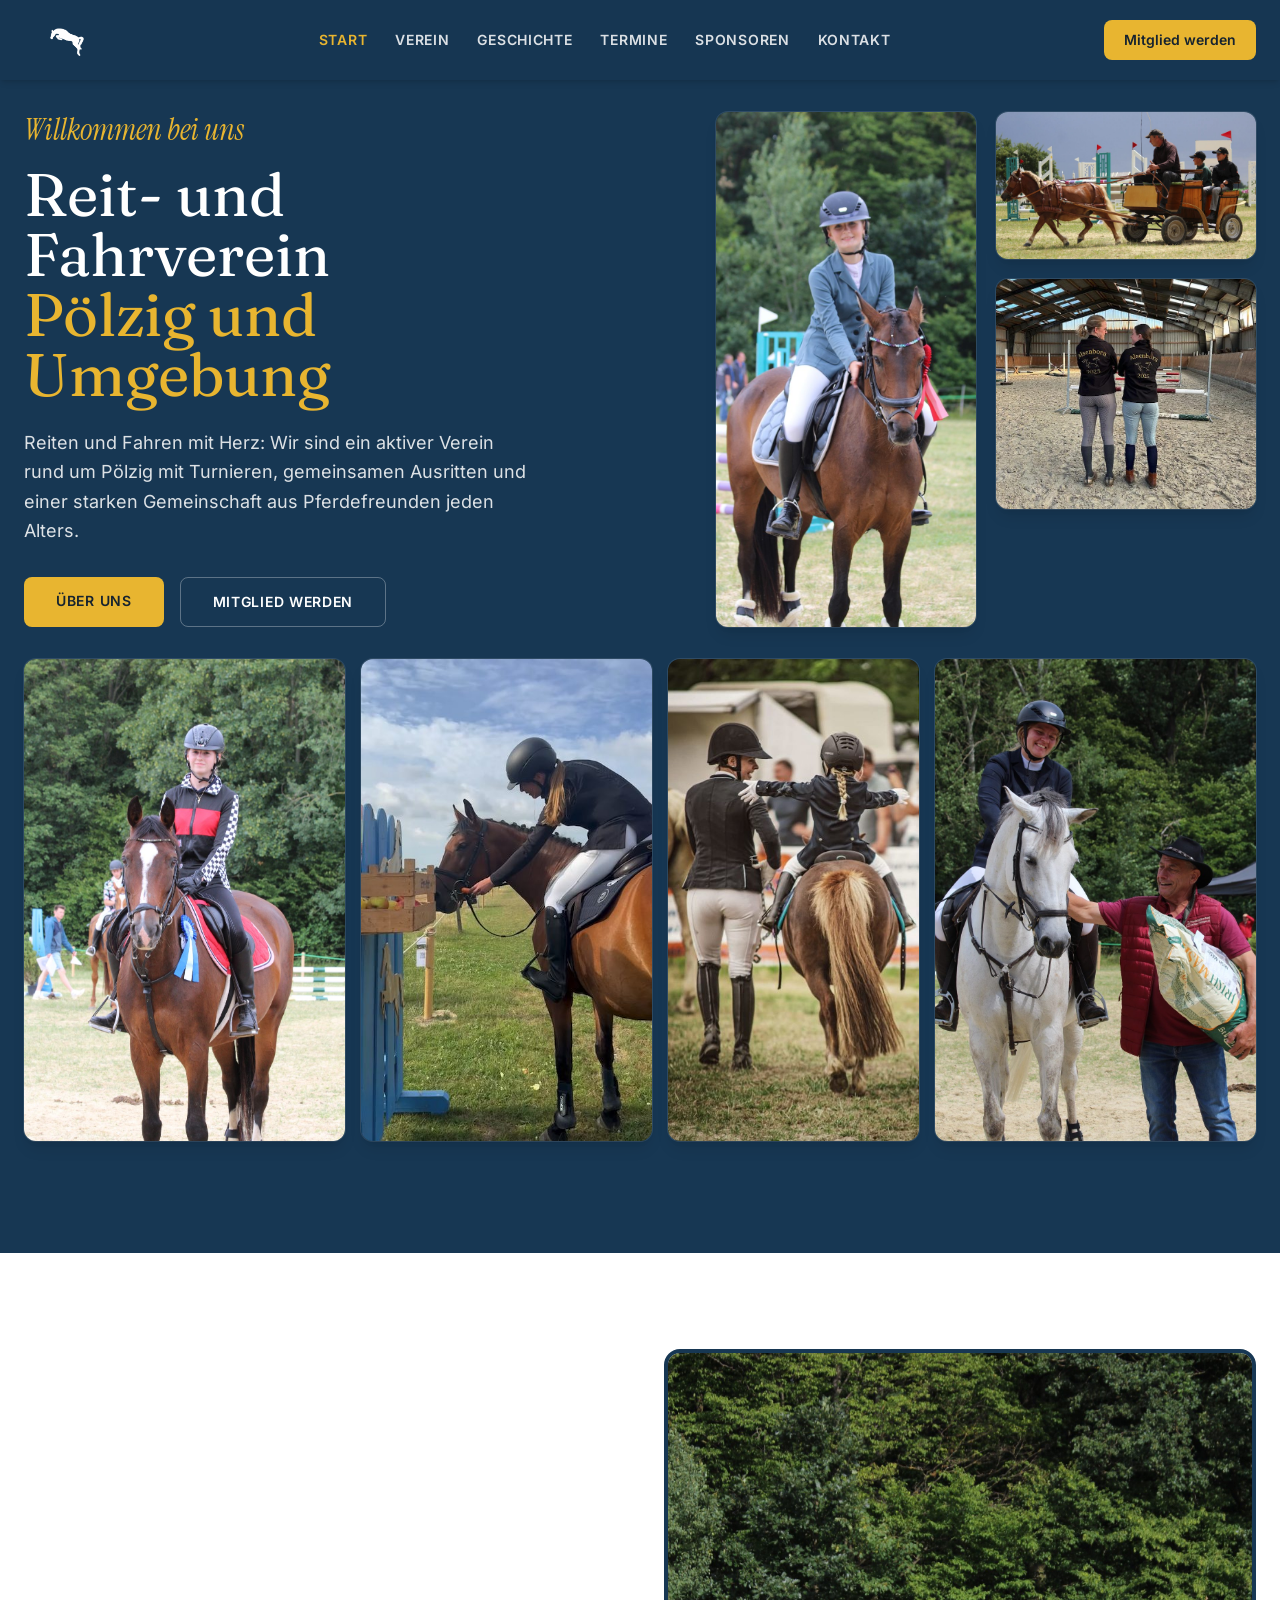
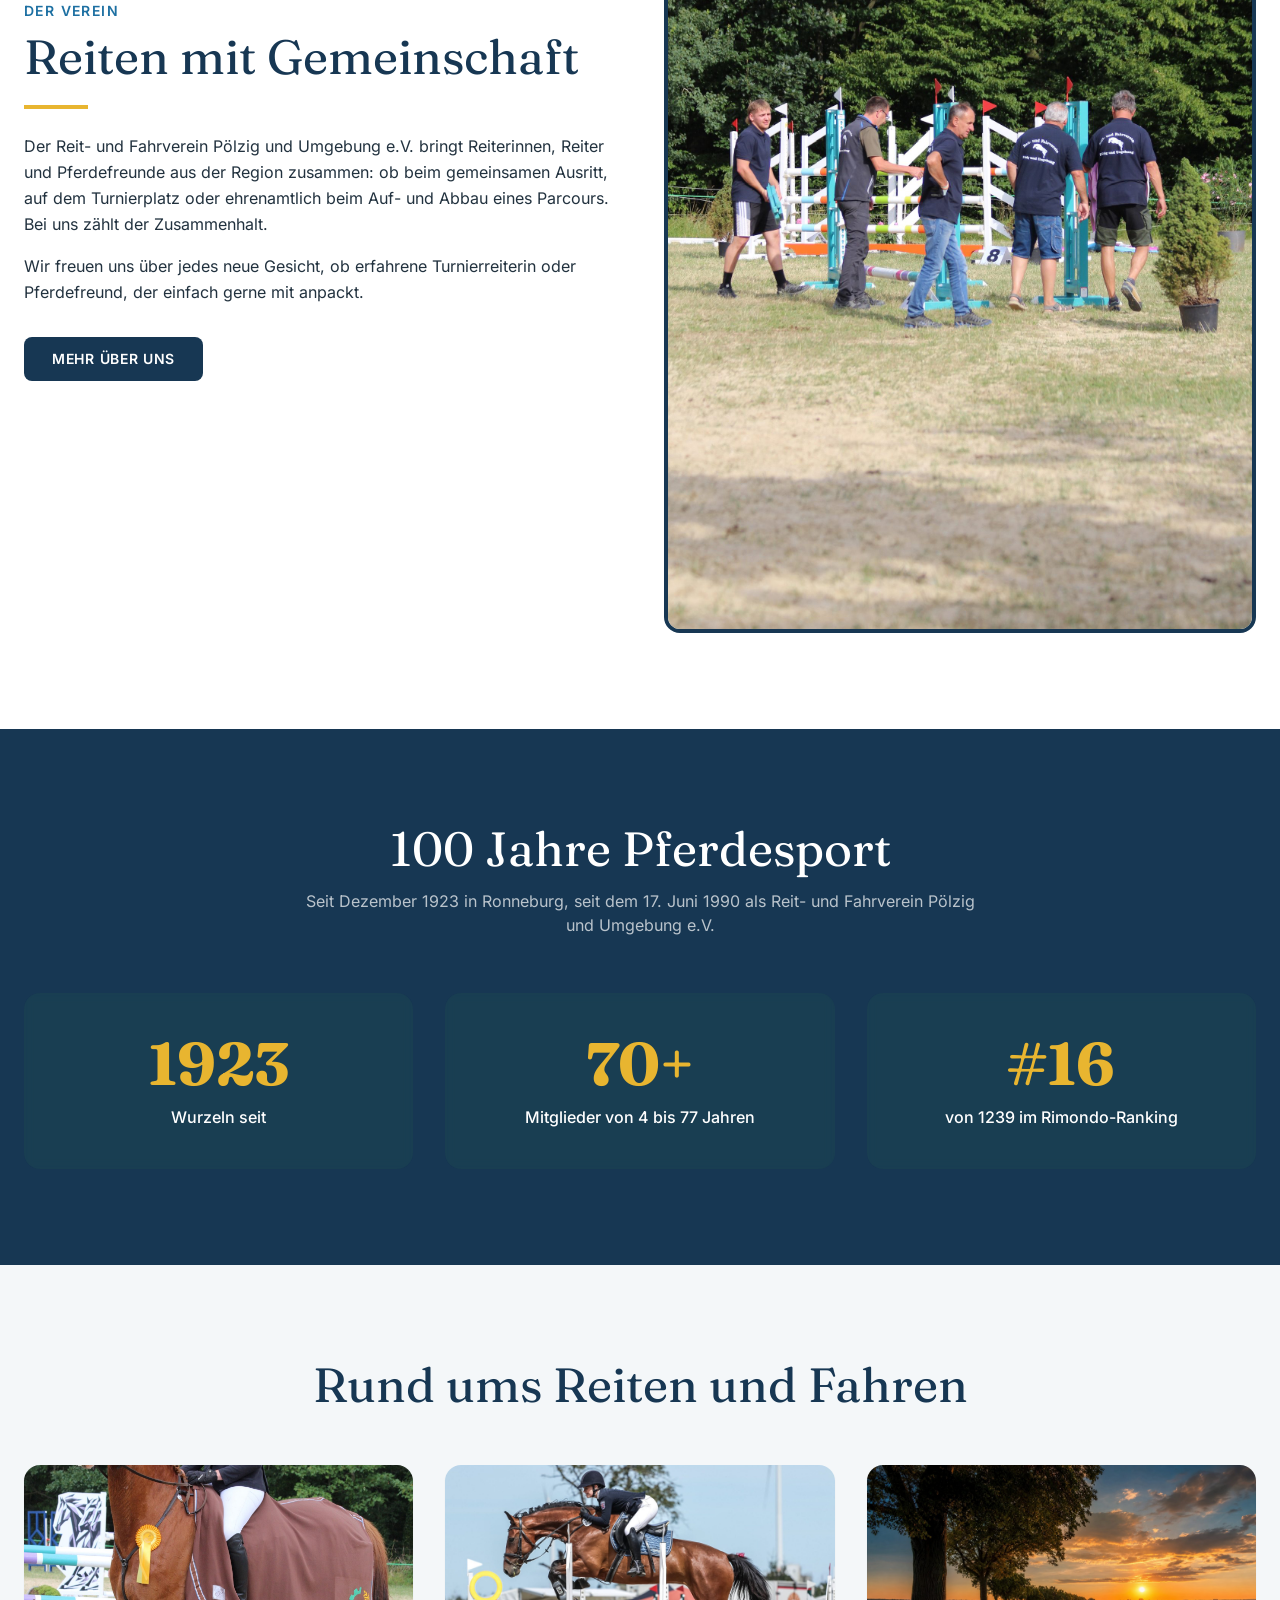
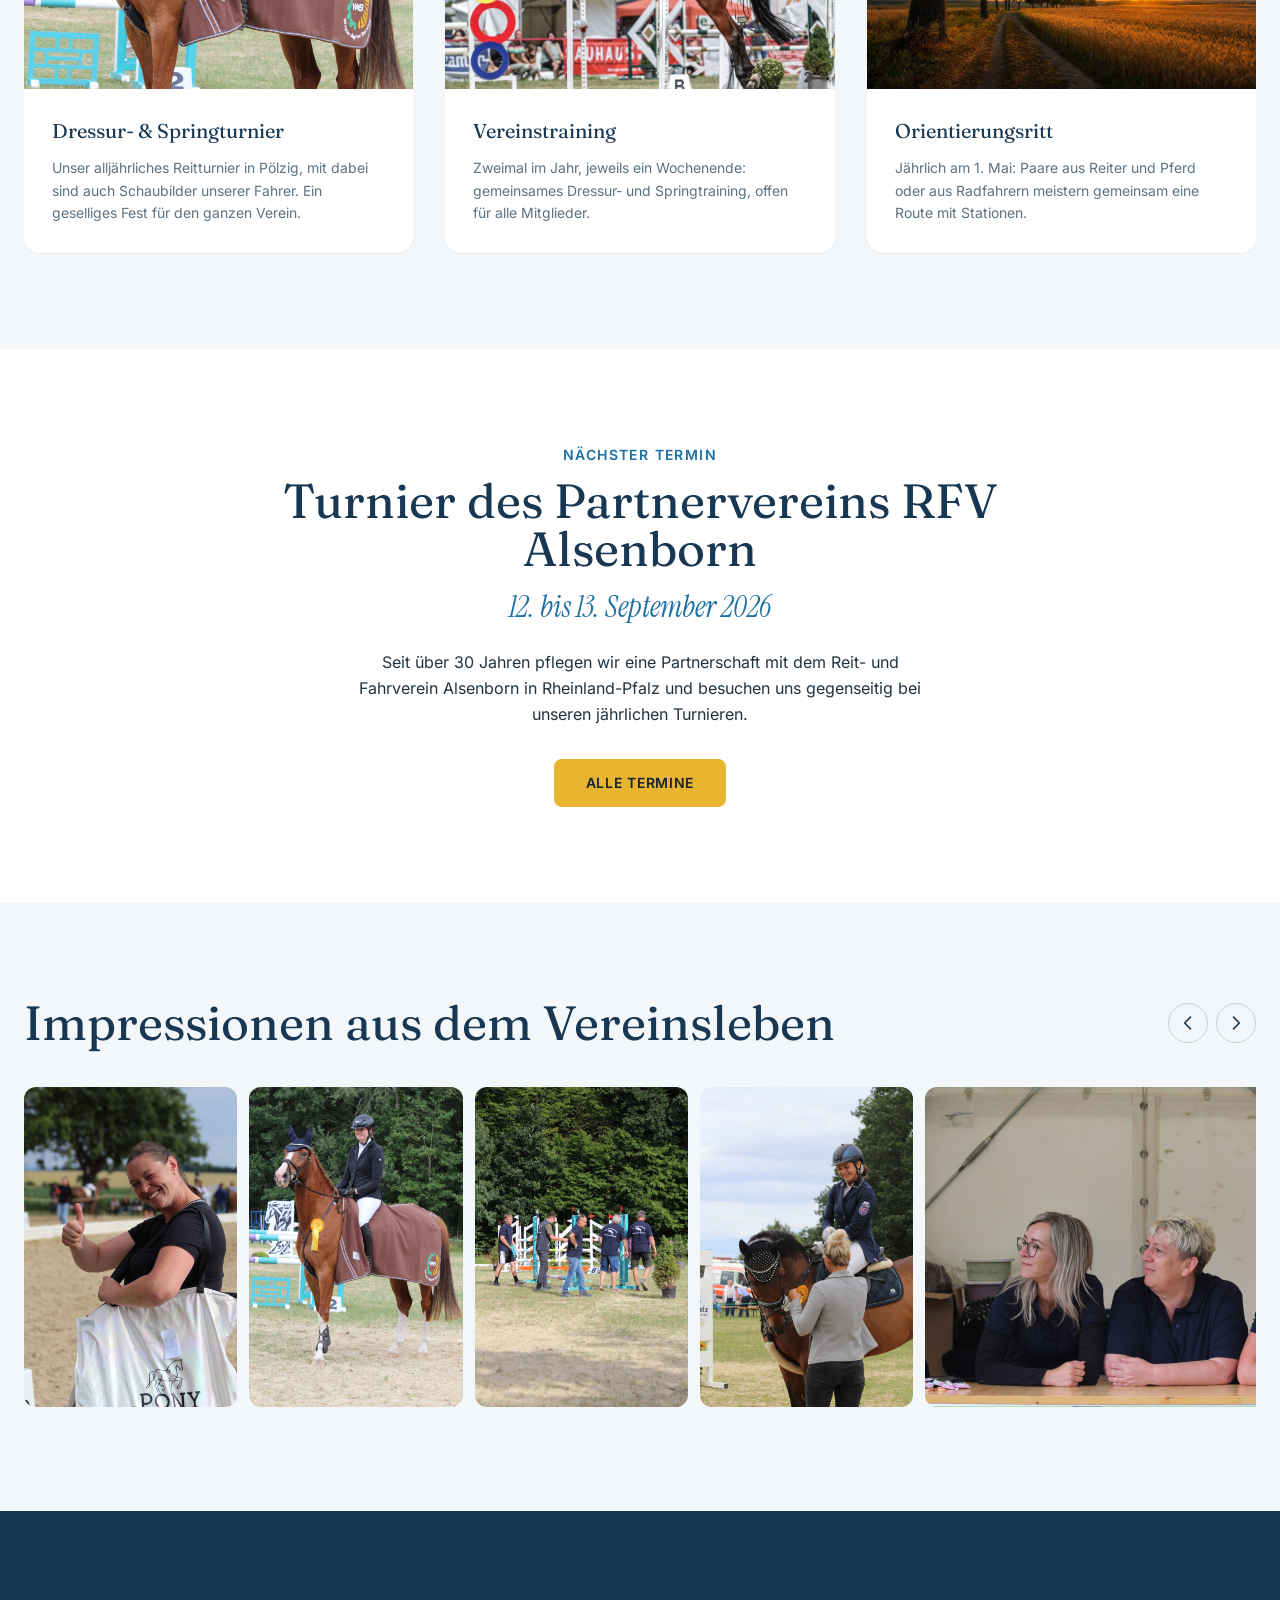
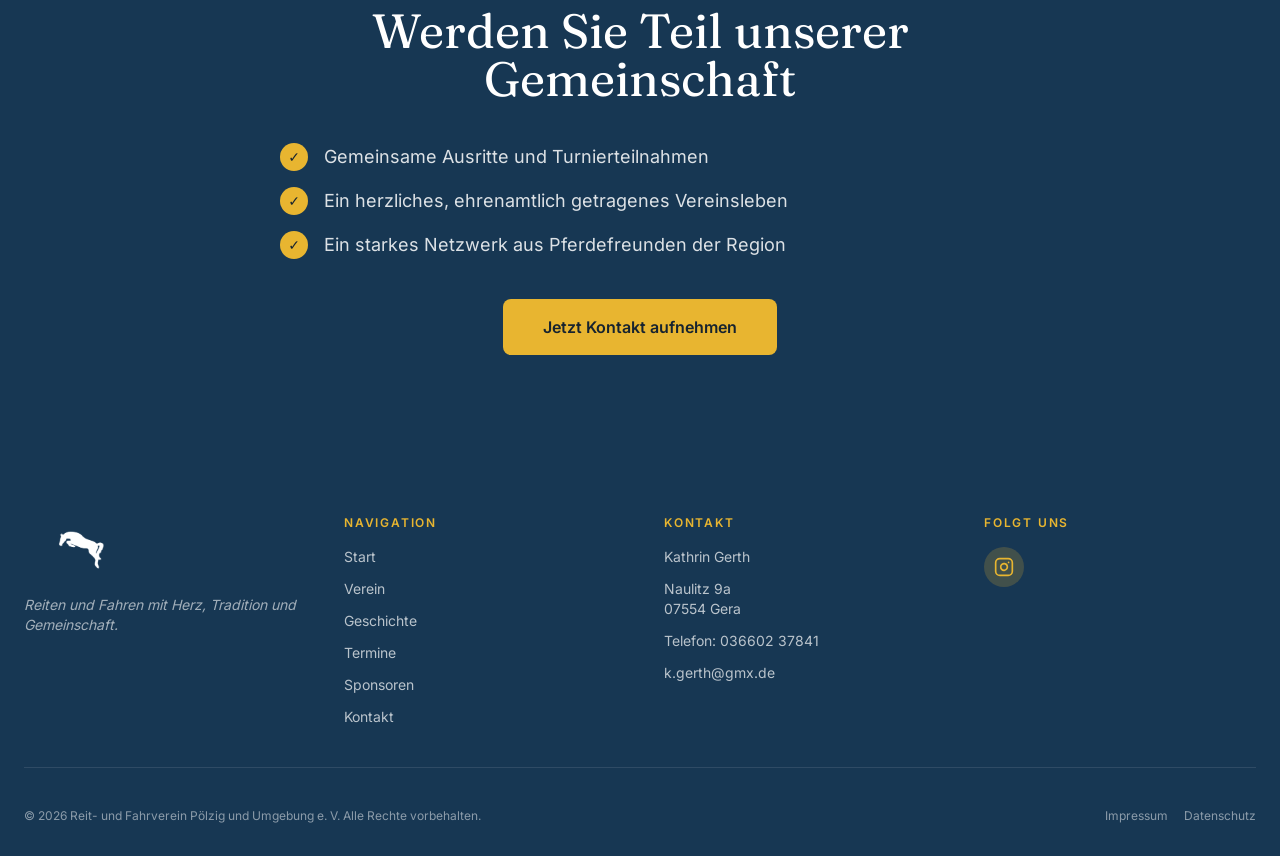
==== commit 7700afcc: "Add a third tile beside the hero heading, matched to the stacked pair's height Move collage-ribbon.j" ====
--- a/rfv-poelzig-static/index.html
+++ b/rfv-poelzig-static/index.html
@@ -49,7 +49,7 @@
 
 <section id="main" class="relative overflow-hidden bg-navy-900">
   <div class="mx-auto max-w-7xl px-6 py-20 lg:py-28">
-    <div class="grid gap-6 lg:grid-cols-[minmax(0,1fr)_260px] lg:gap-8">
+    <div class="grid gap-6 lg:grid-cols-[minmax(0,1fr)_540px] lg:gap-8">
       <div class="max-w-xl" data-animate="hero">
         <p class="mb-4 font-script text-3xl italic text-gold">Willkommen bei uns</p>
         <h1 class="font-serif text-5xl leading-[1.05] text-white md:text-6xl">
@@ -66,15 +66,17 @@
           <a href="kontakt.html" class="inline-block rounded-lg border border-white/30 px-8 py-3.5 text-sm font-semibold uppercase tracking-wider text-white transition hover:bg-white/10">Mitglied werden</a>
         </div>
       </div>
-      <div class="flex flex-col gap-4 sm:gap-5" data-animate="stagger">
-        <img src="assets/img/collage-fahrgespann.jpg" width="1400" height="792" alt="Fahrgespann mit Pony beim Turnier auf dem Reitplatz" class="w-full rounded-xl shadow-lg ring-1 ring-white/10 transition duration-300 hover:-translate-y-1" />
-        <img src="assets/img/collage-alsenborn-freundschaft.jpg" width="672" height="593" alt="Zwei Reiterinnen in Alsenborn-Jacken in der Reithalle" class="w-full rounded-xl shadow-lg ring-1 ring-white/10 transition duration-300 hover:-translate-y-1" />
+      <div class="grid grid-cols-1 gap-4 sm:grid-cols-2 sm:gap-5" data-animate="stagger">
+        <img src="assets/img/collage-ribbon.jpg" width="933" height="1400" alt="Reiterin auf ihrem Pferd mit roter Siegerschleife" class="h-full w-full rounded-xl object-cover shadow-lg ring-1 ring-white/10 transition duration-300 hover:-translate-y-1" />
+        <div class="flex flex-col gap-4 sm:gap-5">
+          <img src="assets/img/collage-fahrgespann.jpg" width="1400" height="792" alt="Fahrgespann mit Pony beim Turnier auf dem Reitplatz" class="w-full rounded-xl shadow-lg ring-1 ring-white/10 transition duration-300 hover:-translate-y-1" />
+          <img src="assets/img/collage-alsenborn-freundschaft.jpg" width="672" height="593" alt="Zwei Reiterinnen in Alsenborn-Jacken in der Reithalle" class="w-full rounded-xl shadow-lg ring-1 ring-white/10 transition duration-300 hover:-translate-y-1" />
+        </div>
       </div>
     </div>
     <div id="hero-collage" class="mt-6 columns-2 gap-3 sm:mt-8 sm:columns-3 sm:gap-4">
       <img src="assets/img/collage-rosette.jpg" width="933" height="1400" alt="Junge Reiterin mit ihrem Pferd und einer Siegerschleife" class="mb-3 w-full break-inside-avoid-column rounded-xl shadow-lg ring-1 ring-white/10 transition duration-300 hover:-translate-y-1 sm:mb-4" />
       <img src="assets/img/collage-apfel-fuettern.jpg" width="432" height="716" alt="Reiterin füttert ihrem Pferd einen Apfel am Turnierhindernis" class="mb-3 w-full break-inside-avoid-column rounded-xl shadow-lg ring-1 ring-white/10 transition duration-300 hover:-translate-y-1 sm:mb-4" />
-      <img src="assets/img/collage-ribbon.jpg" width="933" height="1400" alt="Reiterin auf ihrem Pferd mit roter Siegerschleife" class="mb-3 w-full break-inside-avoid-column rounded-xl shadow-lg ring-1 ring-white/10 transition duration-300 hover:-translate-y-1 sm:mb-4" />
       <img src="assets/img/collage-erste-schritte.jpg" width="421" height="808" alt="Trainerin führt ein Kind auf einem Pony" class="mb-3 w-full break-inside-avoid-column rounded-xl shadow-lg ring-1 ring-white/10 transition duration-300 hover:-translate-y-1 sm:mb-4" />
       <img src="assets/img/collage-feed-bag.jpg" width="933" height="1400" alt="Reiterin auf ihrem Schimmel und ein Helfer mit einem Sack Pferdefutter" class="mb-3 w-full break-inside-avoid-column rounded-xl shadow-lg ring-1 ring-white/10 transition duration-300 hover:-translate-y-1 sm:mb-4" />
     </div>
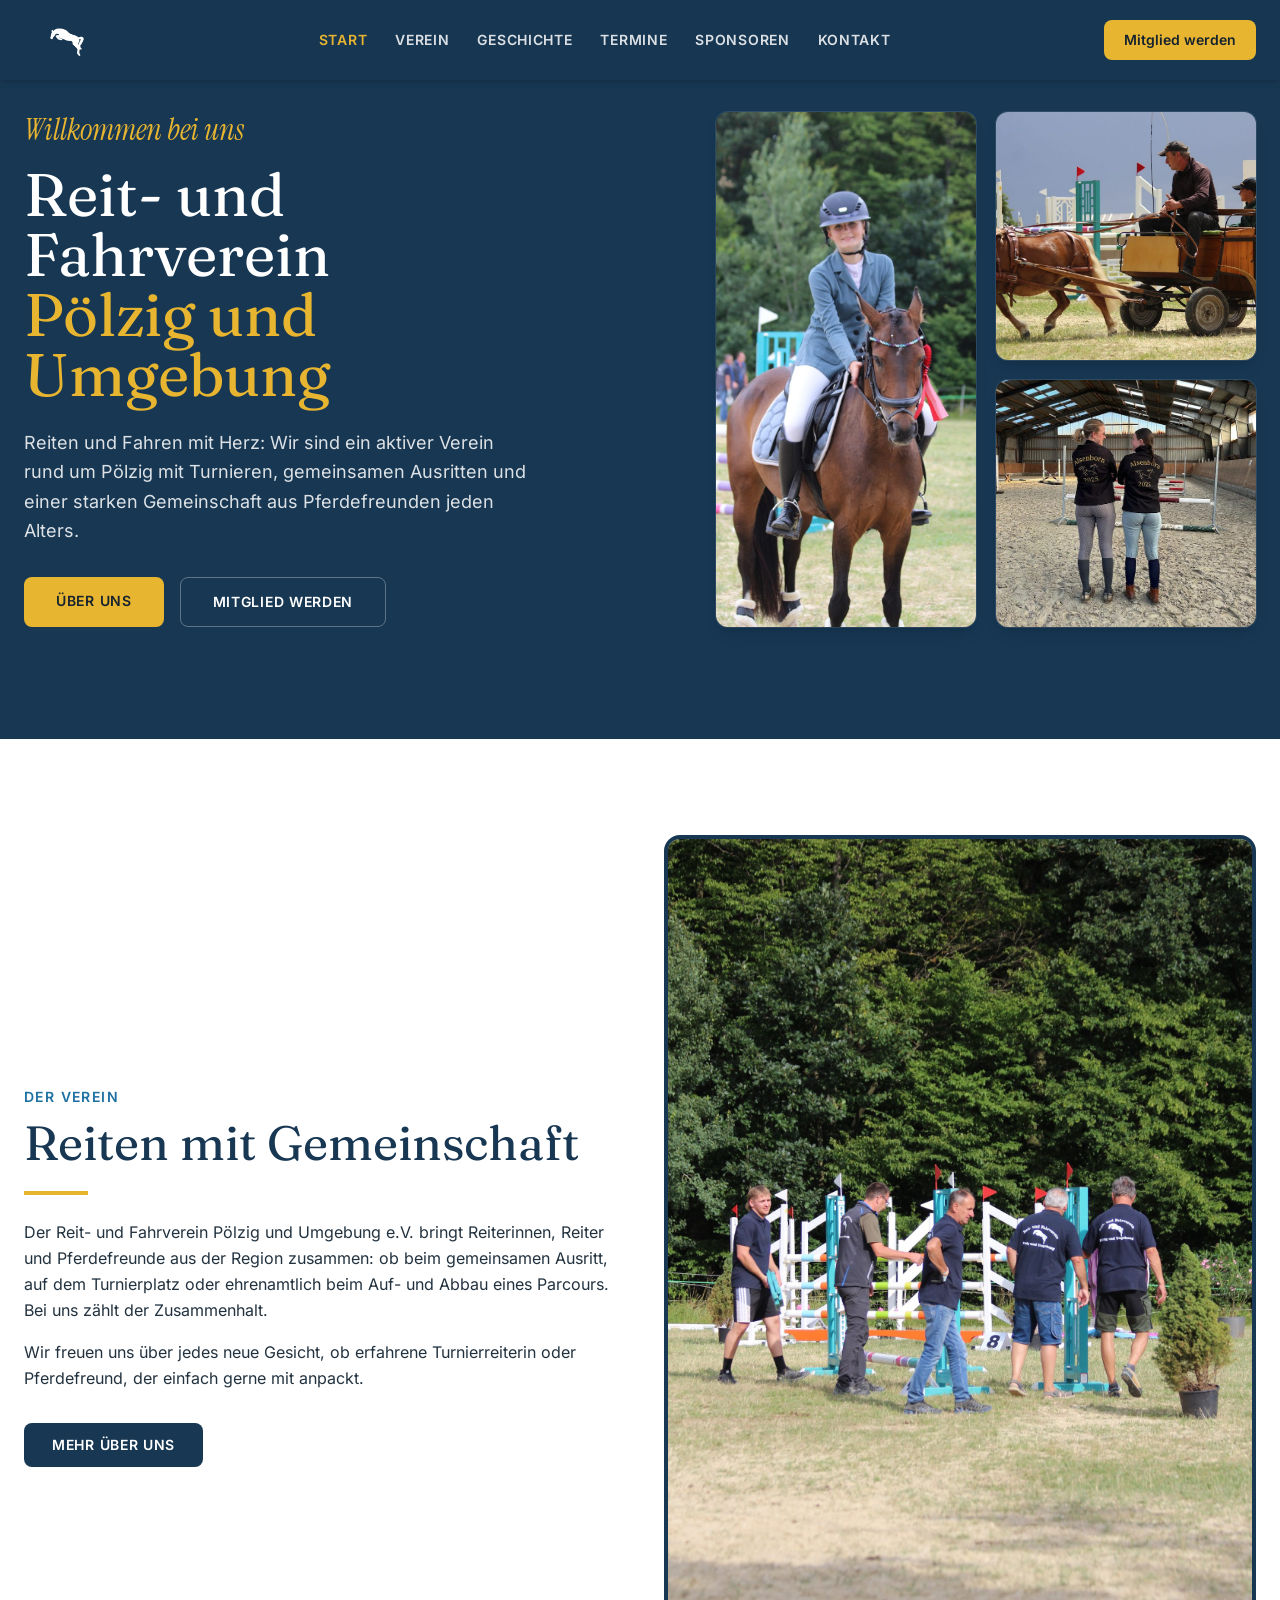
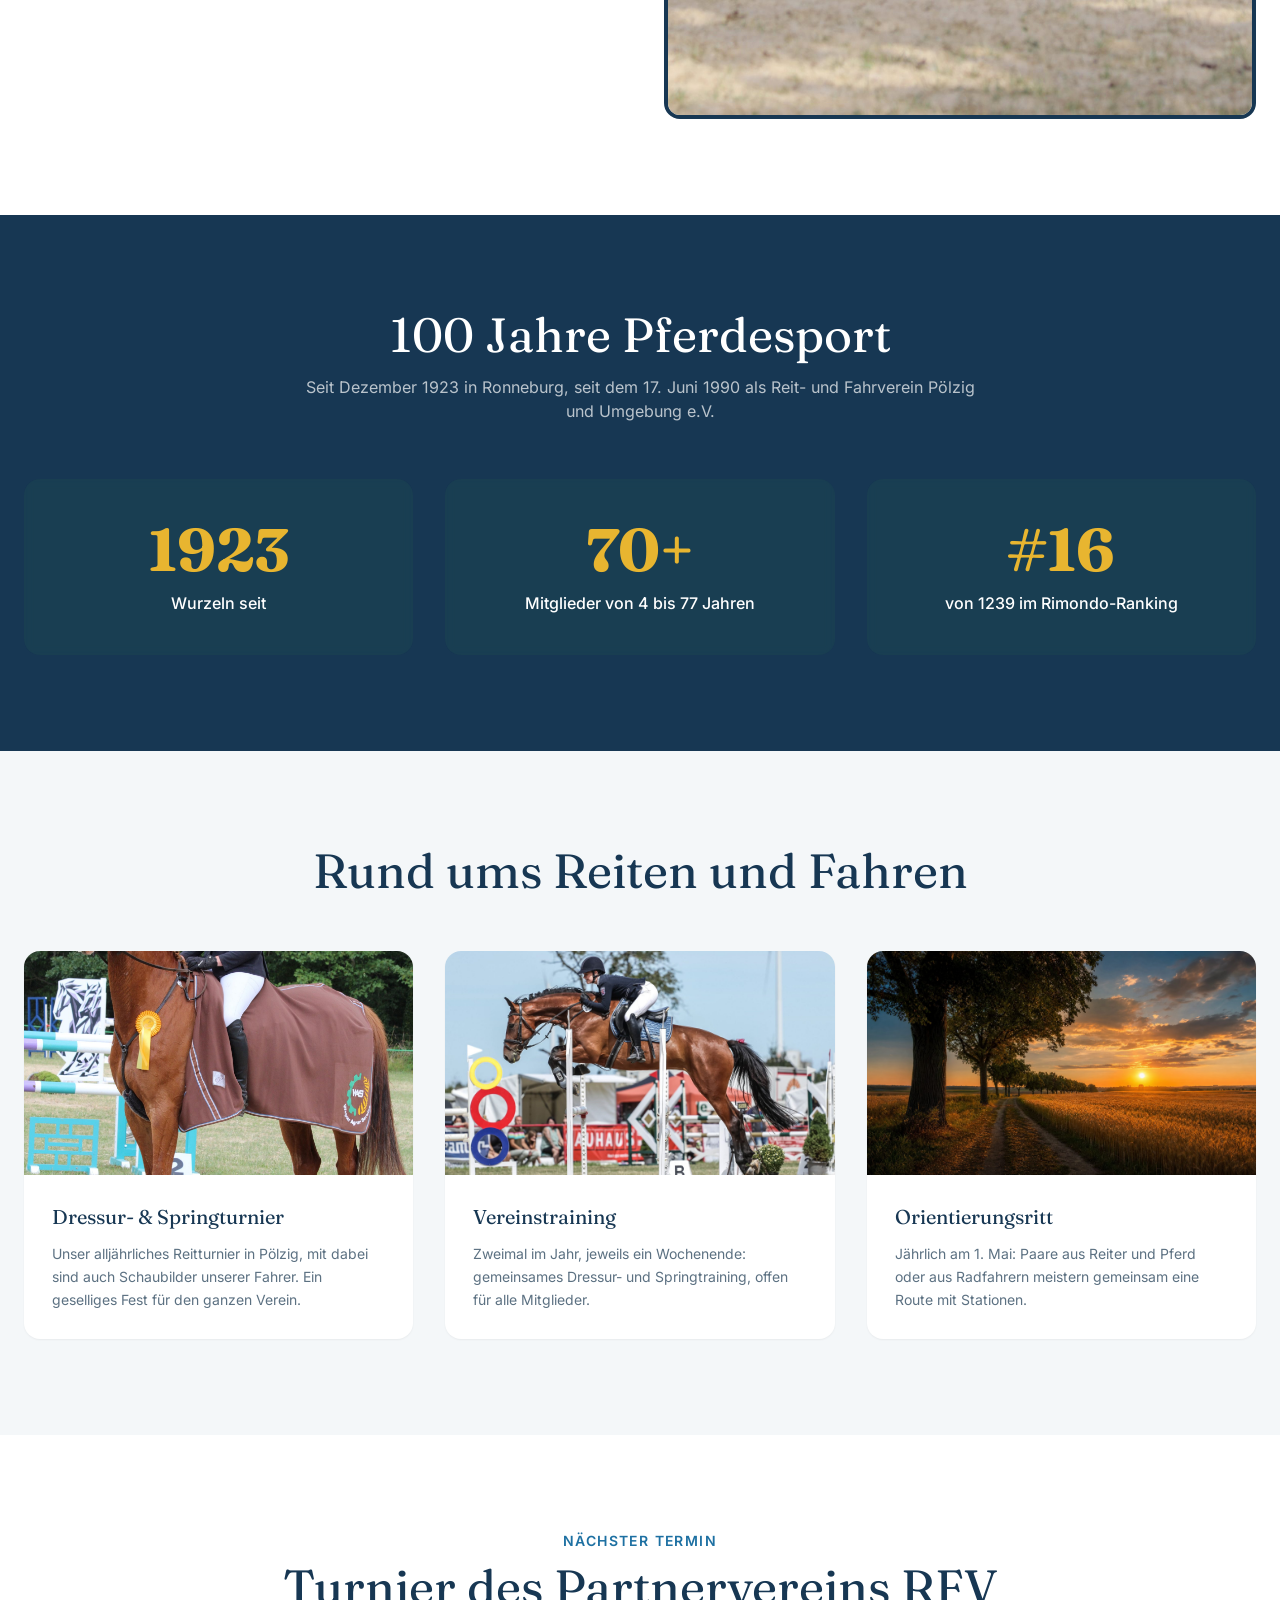
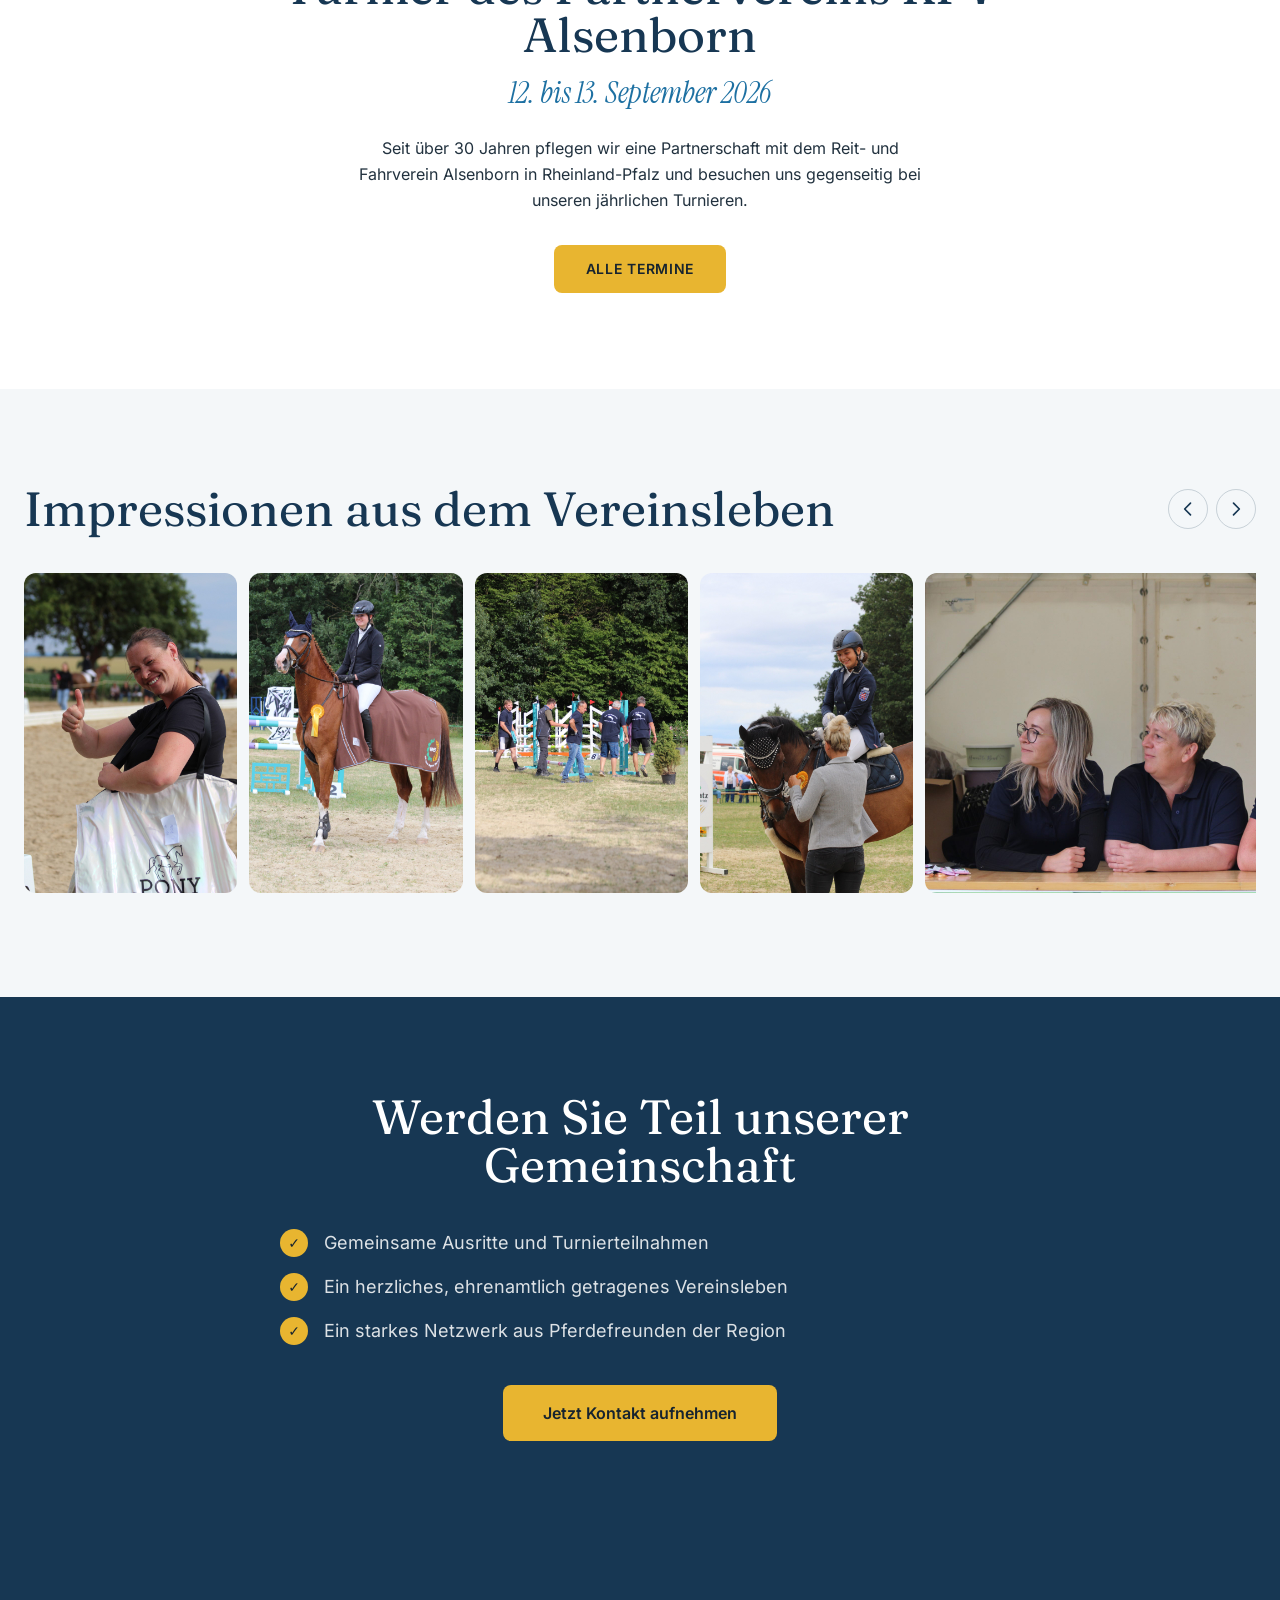
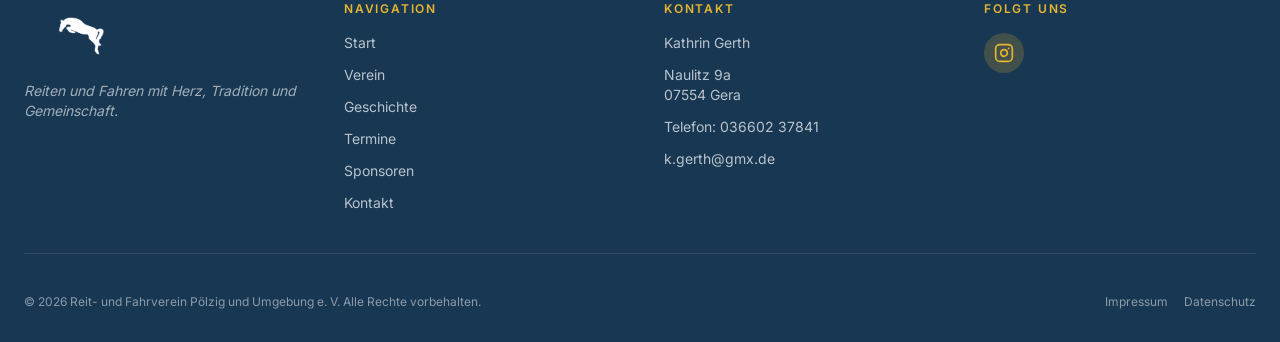
==== commit b1383897: "Simplify hero to 3 flush tiles, add sitewide image lightbox - Drop the 4-photo strip below the hero " ====
--- a/rfv-poelzig-static/index.html
+++ b/rfv-poelzig-static/index.html
@@ -66,19 +66,13 @@
           <a href="kontakt.html" class="inline-block rounded-lg border border-white/30 px-8 py-3.5 text-sm font-semibold uppercase tracking-wider text-white transition hover:bg-white/10">Mitglied werden</a>
         </div>
       </div>
-      <div class="grid grid-cols-1 gap-4 sm:grid-cols-2 sm:gap-5" data-animate="stagger">
+      <div class="grid grid-cols-1 gap-4 sm:grid-cols-2 sm:gap-5 lg:h-full" data-animate="stagger">
         <img src="assets/img/collage-ribbon.jpg" width="933" height="1400" alt="Reiterin auf ihrem Pferd mit roter Siegerschleife" class="h-full w-full rounded-xl object-cover shadow-lg ring-1 ring-white/10 transition duration-300 hover:-translate-y-1" />
-        <div class="flex flex-col gap-4 sm:gap-5">
-          <img src="assets/img/collage-fahrgespann.jpg" width="1400" height="792" alt="Fahrgespann mit Pony beim Turnier auf dem Reitplatz" class="w-full rounded-xl shadow-lg ring-1 ring-white/10 transition duration-300 hover:-translate-y-1" />
-          <img src="assets/img/collage-alsenborn-freundschaft.jpg" width="672" height="593" alt="Zwei Reiterinnen in Alsenborn-Jacken in der Reithalle" class="w-full rounded-xl shadow-lg ring-1 ring-white/10 transition duration-300 hover:-translate-y-1" />
-        </div>
-      </div>
-    </div>
-    <div id="hero-collage" class="mt-6 columns-2 gap-3 sm:mt-8 sm:columns-3 sm:gap-4">
-      <img src="assets/img/collage-rosette.jpg" width="933" height="1400" alt="Junge Reiterin mit ihrem Pferd und einer Siegerschleife" class="mb-3 w-full break-inside-avoid-column rounded-xl shadow-lg ring-1 ring-white/10 transition duration-300 hover:-translate-y-1 sm:mb-4" />
-      <img src="assets/img/collage-apfel-fuettern.jpg" width="432" height="716" alt="Reiterin füttert ihrem Pferd einen Apfel am Turnierhindernis" class="mb-3 w-full break-inside-avoid-column rounded-xl shadow-lg ring-1 ring-white/10 transition duration-300 hover:-translate-y-1 sm:mb-4" />
-      <img src="assets/img/collage-erste-schritte.jpg" width="421" height="808" alt="Trainerin führt ein Kind auf einem Pony" class="mb-3 w-full break-inside-avoid-column rounded-xl shadow-lg ring-1 ring-white/10 transition duration-300 hover:-translate-y-1 sm:mb-4" />
-      <img src="assets/img/collage-feed-bag.jpg" width="933" height="1400" alt="Reiterin auf ihrem Schimmel und ein Helfer mit einem Sack Pferdefutter" class="mb-3 w-full break-inside-avoid-column rounded-xl shadow-lg ring-1 ring-white/10 transition duration-300 hover:-translate-y-1 sm:mb-4" />
+        <div class="flex flex-col gap-4 sm:gap-5 lg:h-full">
+          <img src="assets/img/collage-fahrgespann.jpg" width="1400" height="792" alt="Fahrgespann mit Pony beim Turnier auf dem Reitplatz" class="w-full rounded-xl object-cover shadow-lg ring-1 ring-white/10 transition duration-300 hover:-translate-y-1 lg:h-0 lg:min-h-0 lg:flex-1" />
+          <img src="assets/img/collage-alsenborn-freundschaft.jpg" width="672" height="593" alt="Zwei Reiterinnen in Alsenborn-Jacken in der Reithalle" class="w-full rounded-xl object-cover shadow-lg ring-1 ring-white/10 transition duration-300 hover:-translate-y-1 lg:h-0 lg:min-h-0 lg:flex-1" />
+        </div>
+      </div>
     </div>
   </div>
 </section>
@@ -262,7 +256,7 @@
 </footer>
 
 <script src="assets/js/site.js"></script>
-<script src="assets/js/hero-collage.js"></script>
+<script src="assets/js/lightbox.js"></script>
 <script src="assets/js/motion.js"></script>
 <script src="assets/js/animations.js"></script>
 <script>document.getElementById('year').textContent = new Date().getFullYear();</script>
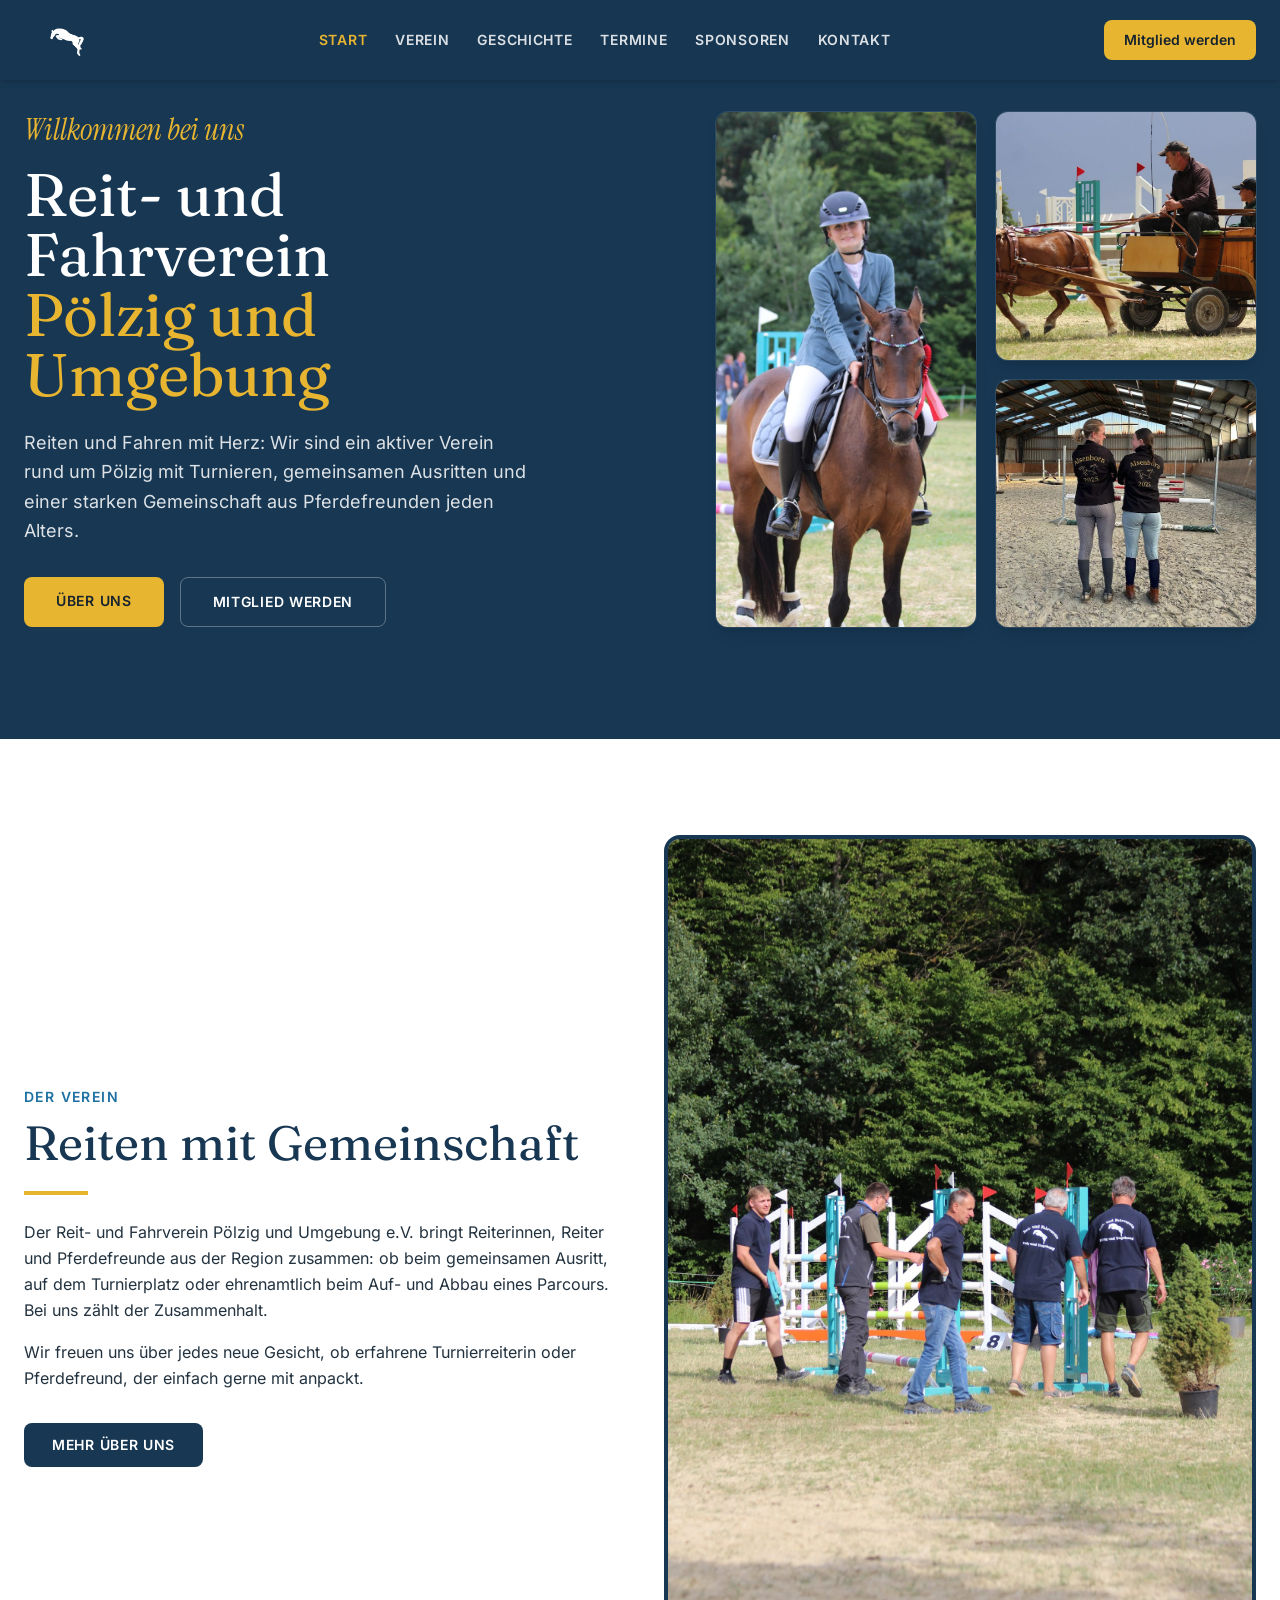
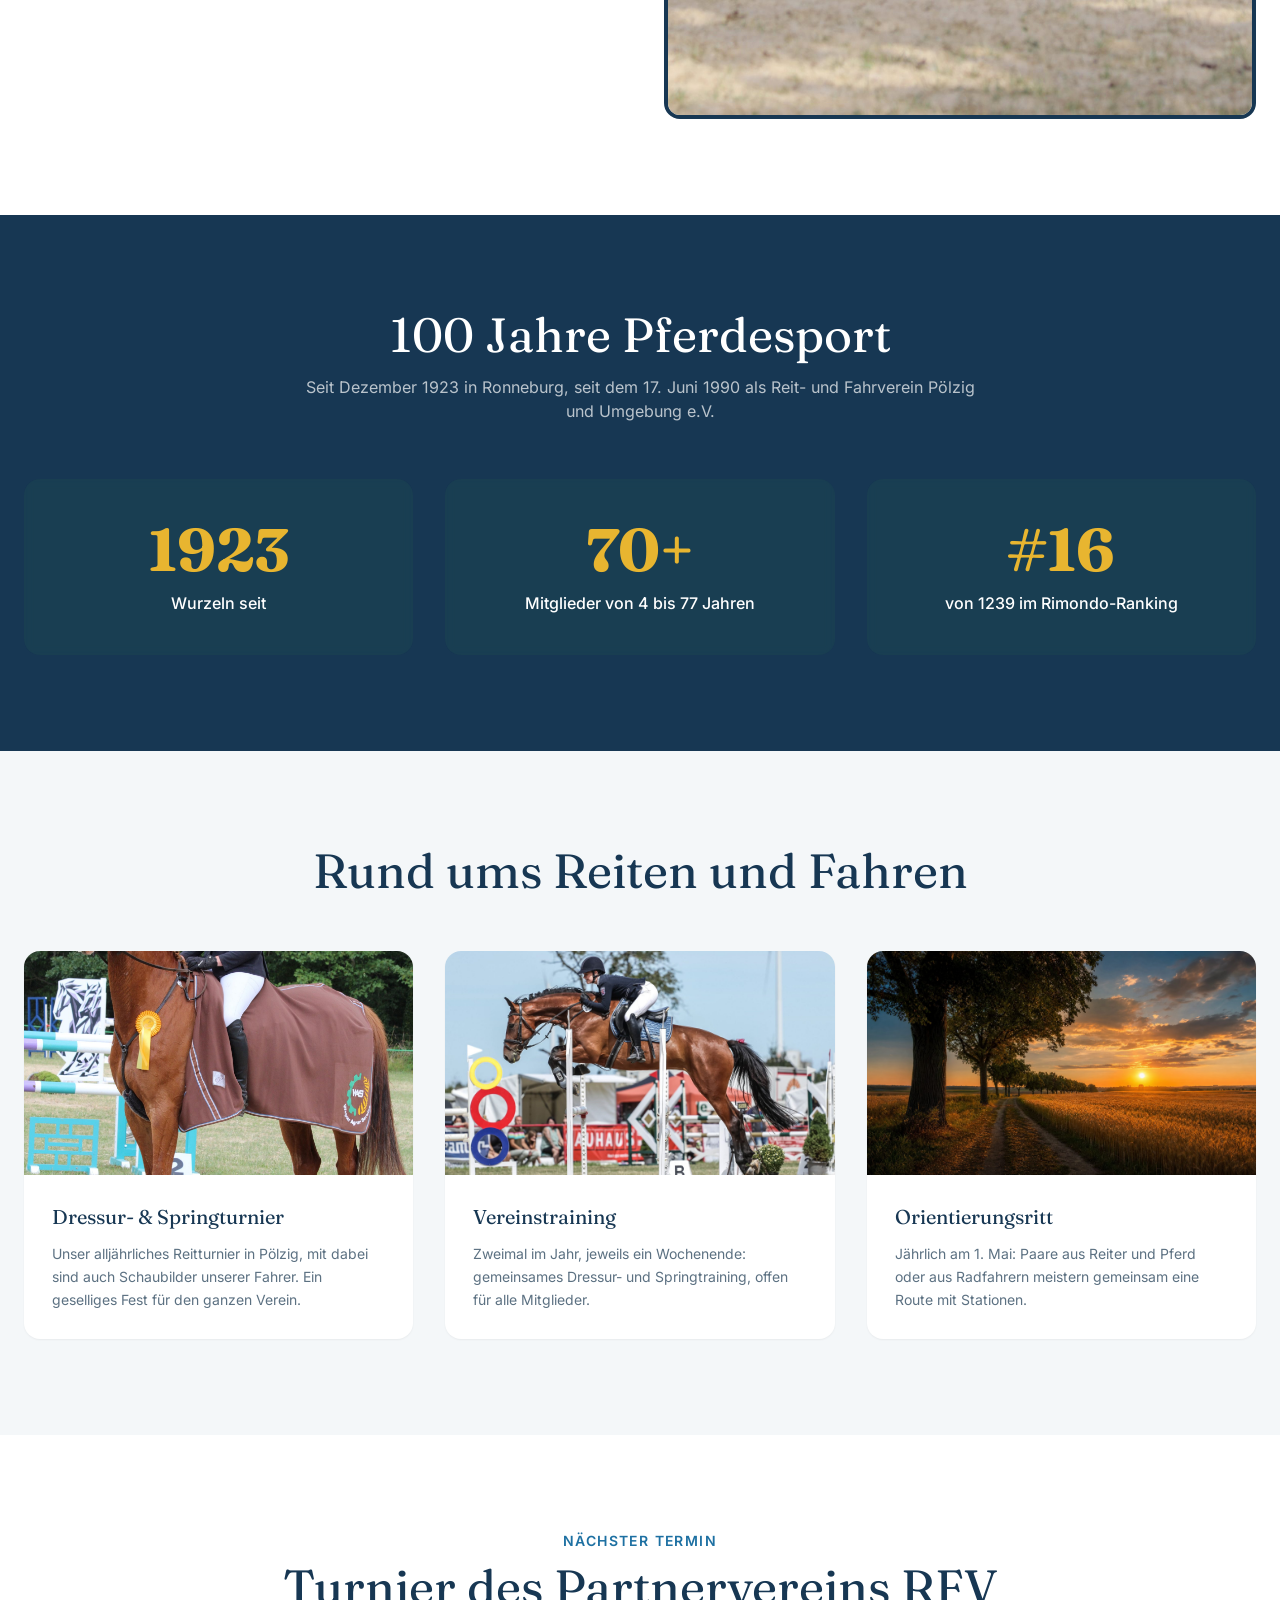
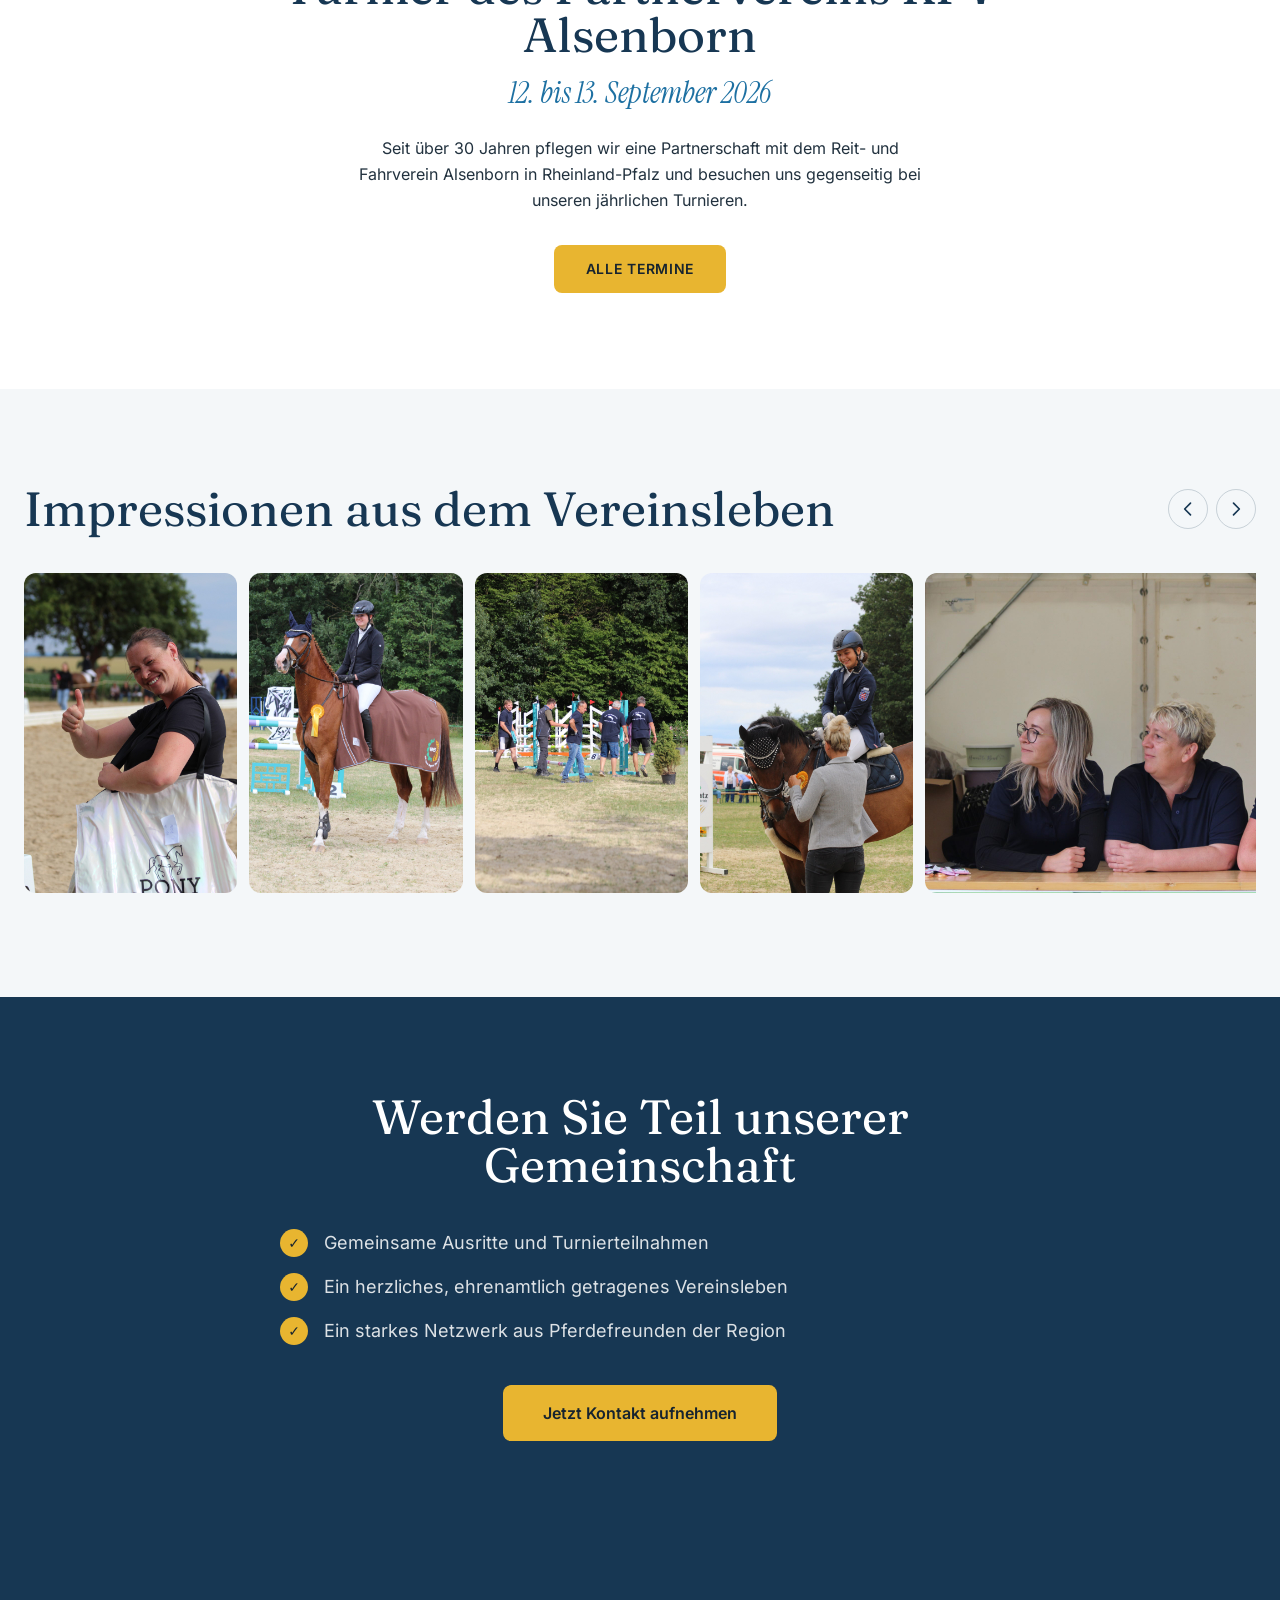
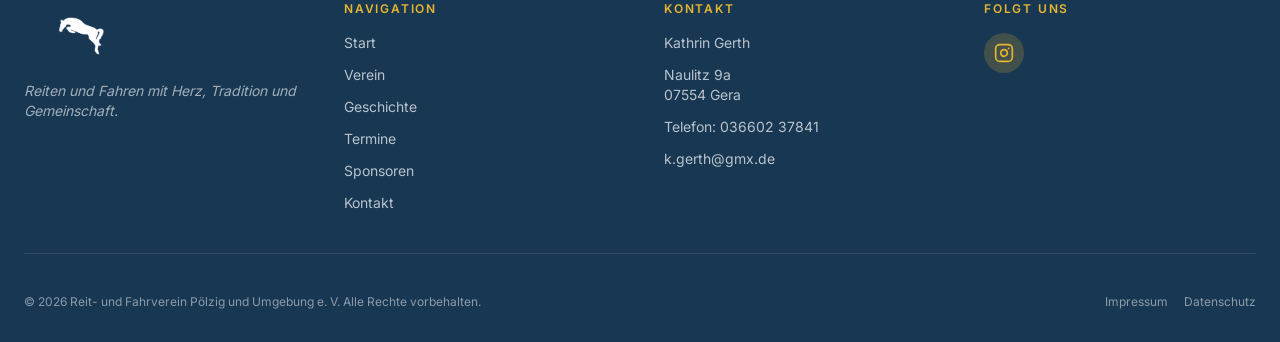
==== commit d5d16abd: "Hide the ribbon hero tile on mobile so the layout collapses cleanly Below the sm breakpoint the port" ====
--- a/rfv-poelzig-static/index.html
+++ b/rfv-poelzig-static/index.html
@@ -67,7 +67,7 @@
         </div>
       </div>
       <div class="grid grid-cols-1 gap-4 sm:grid-cols-2 sm:gap-5 lg:h-full" data-animate="stagger">
-        <img src="assets/img/collage-ribbon.jpg" width="933" height="1400" alt="Reiterin auf ihrem Pferd mit roter Siegerschleife" class="h-full w-full rounded-xl object-cover shadow-lg ring-1 ring-white/10 transition duration-300 hover:-translate-y-1" />
+        <img src="assets/img/collage-ribbon.jpg" width="933" height="1400" alt="Reiterin auf ihrem Pferd mit roter Siegerschleife" class="hidden h-full w-full rounded-xl object-cover shadow-lg ring-1 ring-white/10 transition duration-300 hover:-translate-y-1 sm:block" />
         <div class="flex flex-col gap-4 sm:gap-5 lg:h-full">
           <img src="assets/img/collage-fahrgespann.jpg" width="1400" height="792" alt="Fahrgespann mit Pony beim Turnier auf dem Reitplatz" class="w-full rounded-xl object-cover shadow-lg ring-1 ring-white/10 transition duration-300 hover:-translate-y-1 lg:h-0 lg:min-h-0 lg:flex-1" />
           <img src="assets/img/collage-alsenborn-freundschaft.jpg" width="672" height="593" alt="Zwei Reiterinnen in Alsenborn-Jacken in der Reithalle" class="w-full rounded-xl object-cover shadow-lg ring-1 ring-white/10 transition duration-300 hover:-translate-y-1 lg:h-0 lg:min-h-0 lg:flex-1" />
